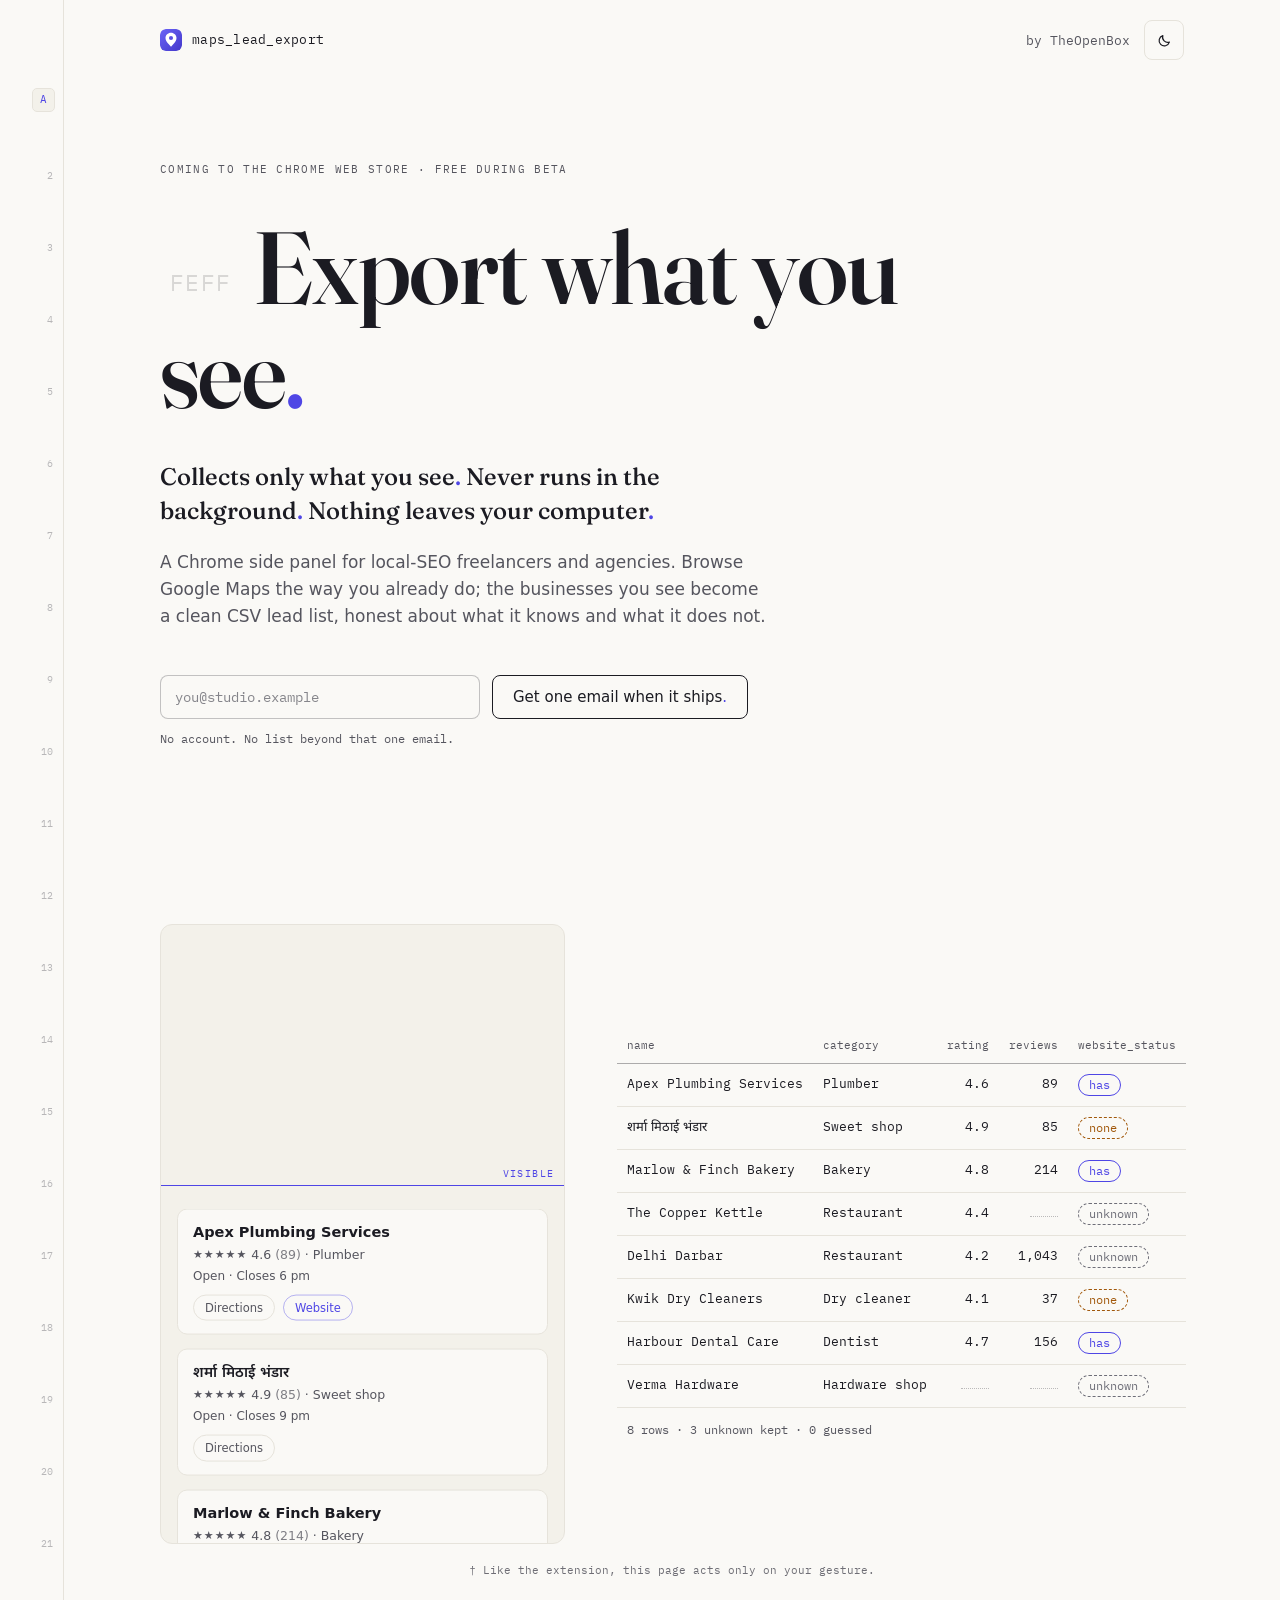
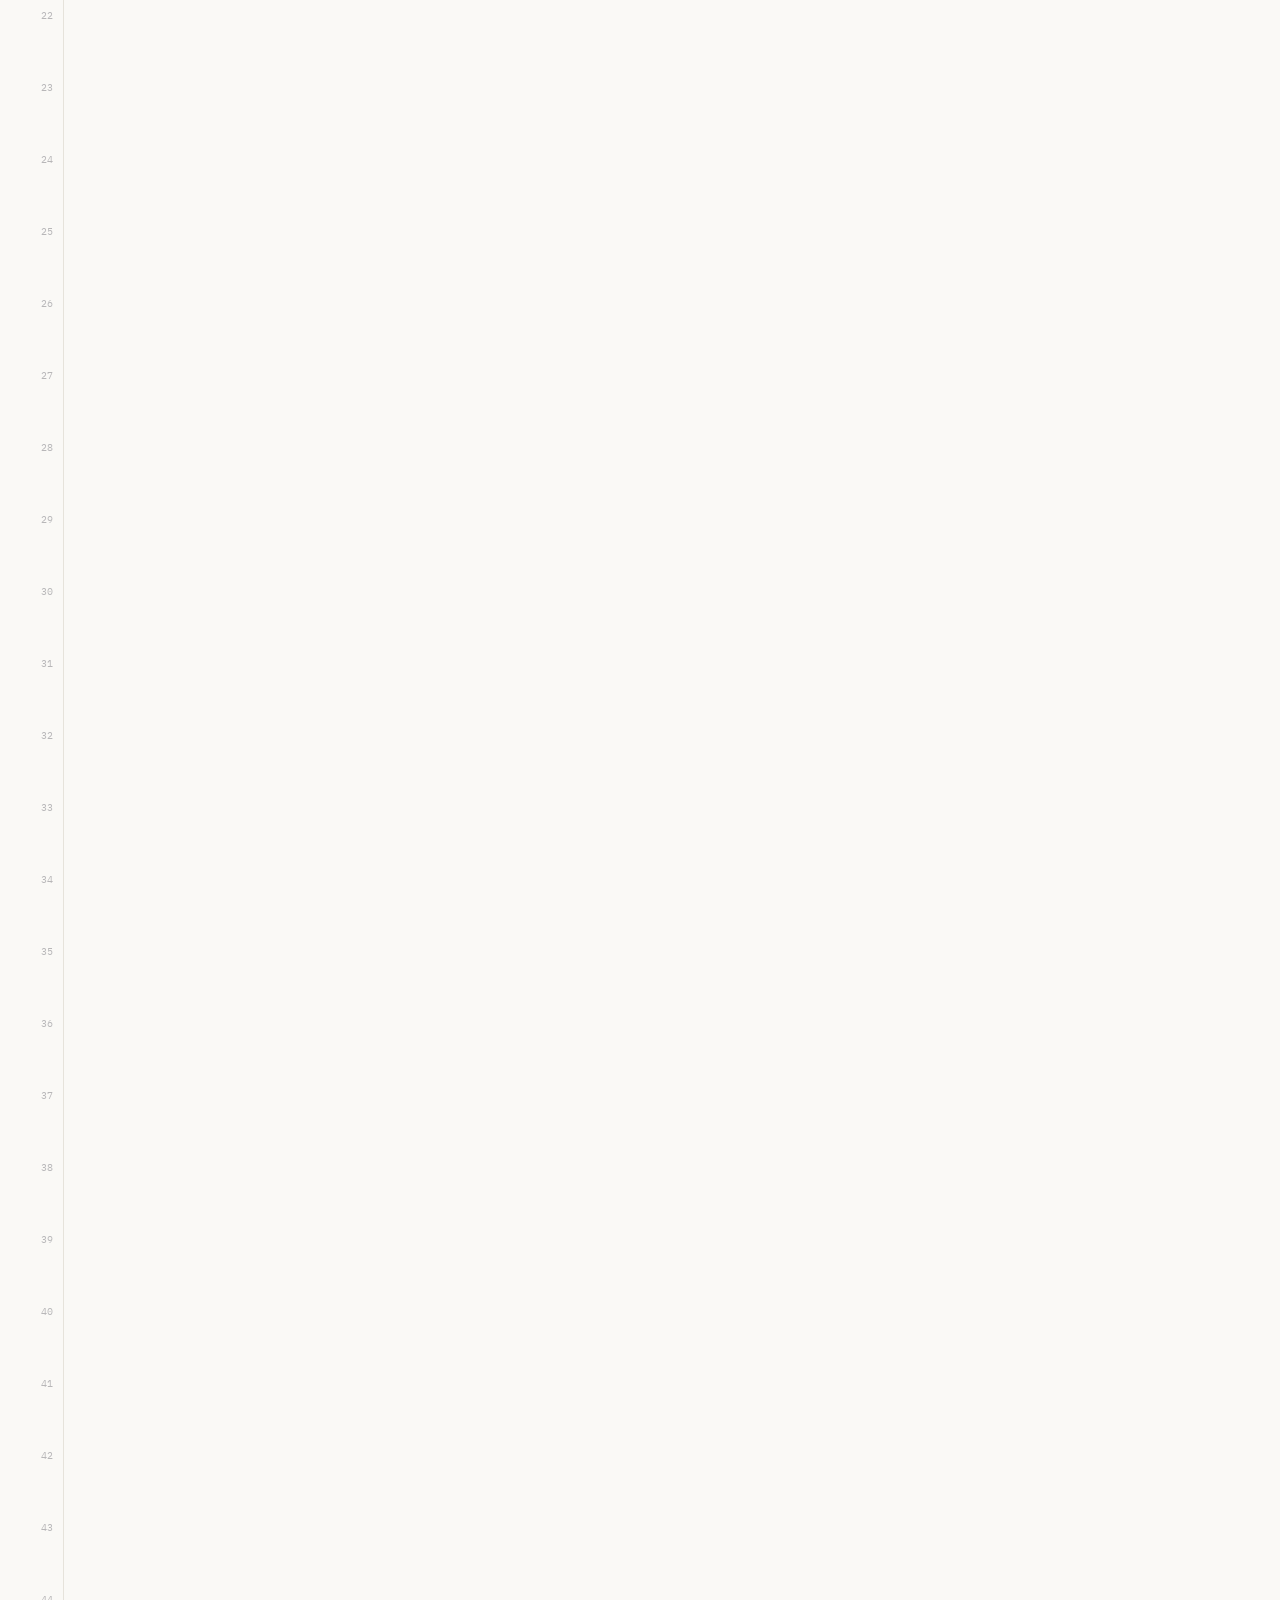
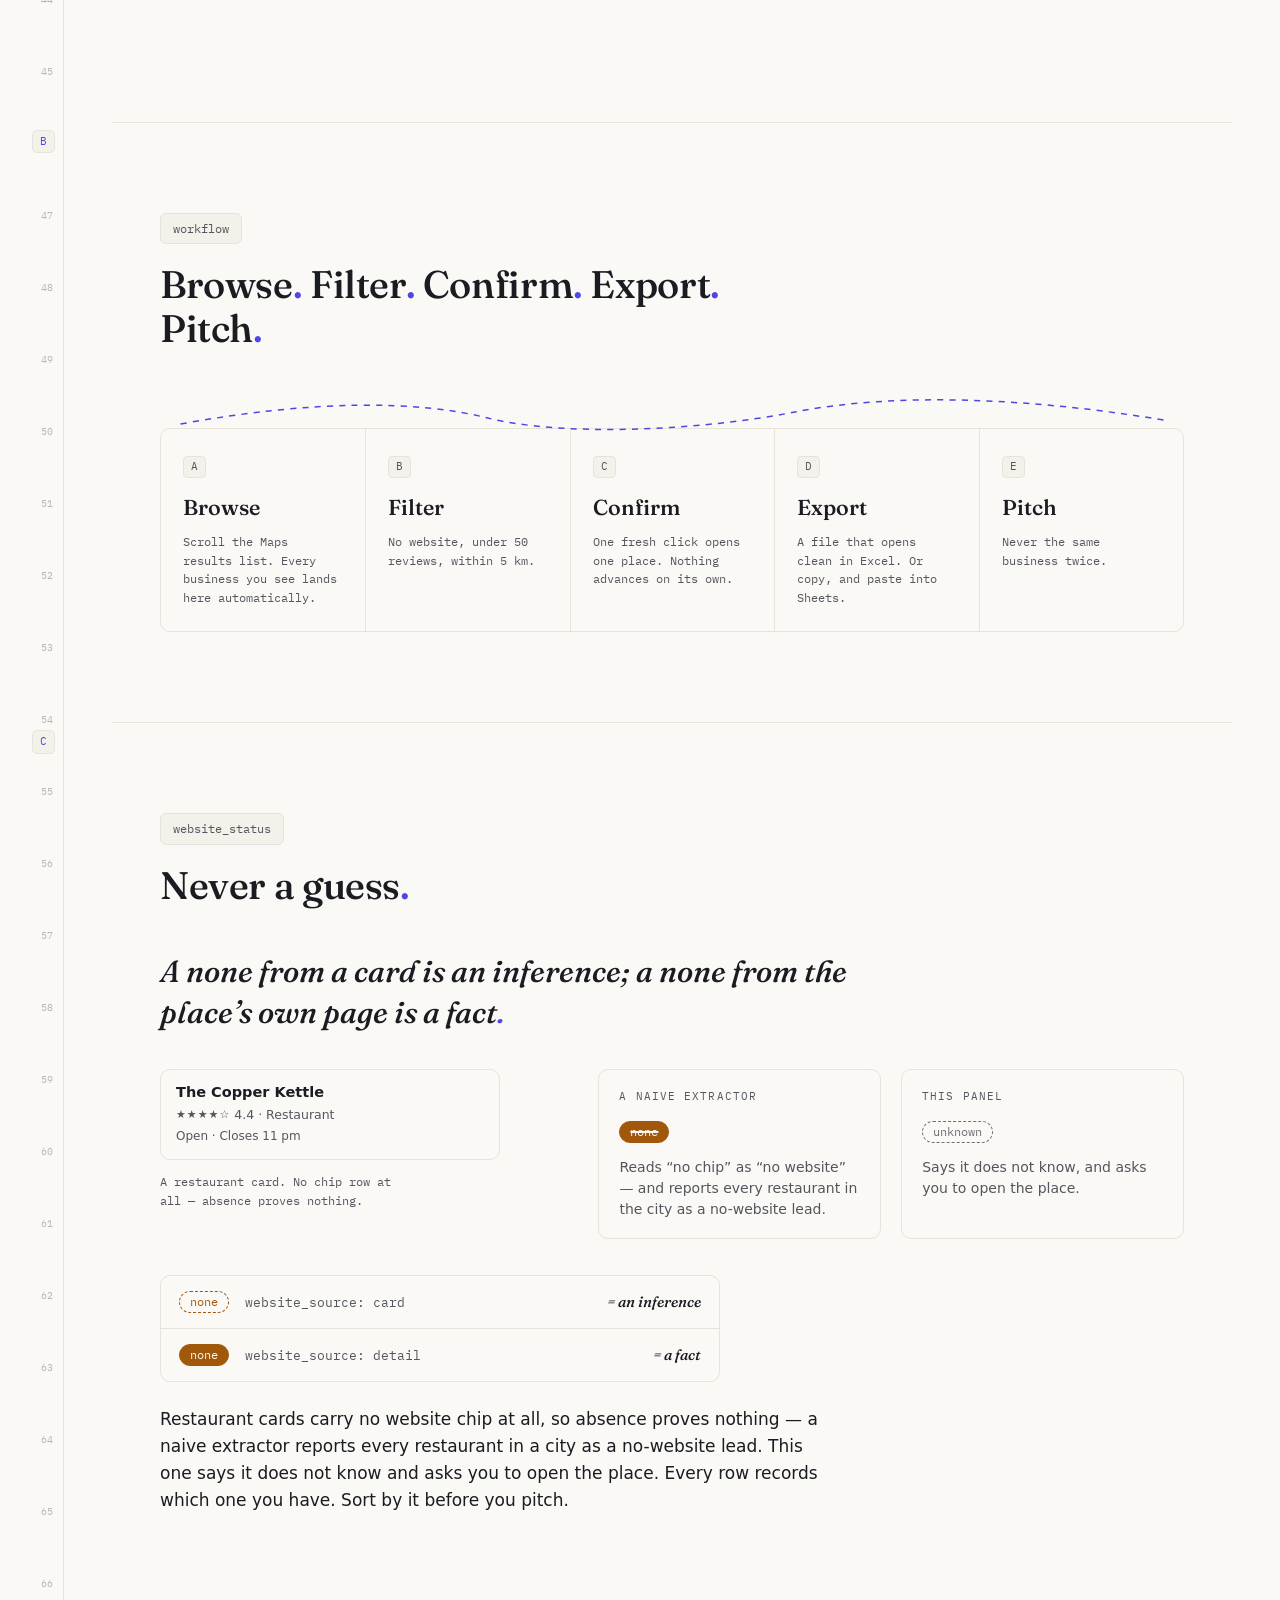
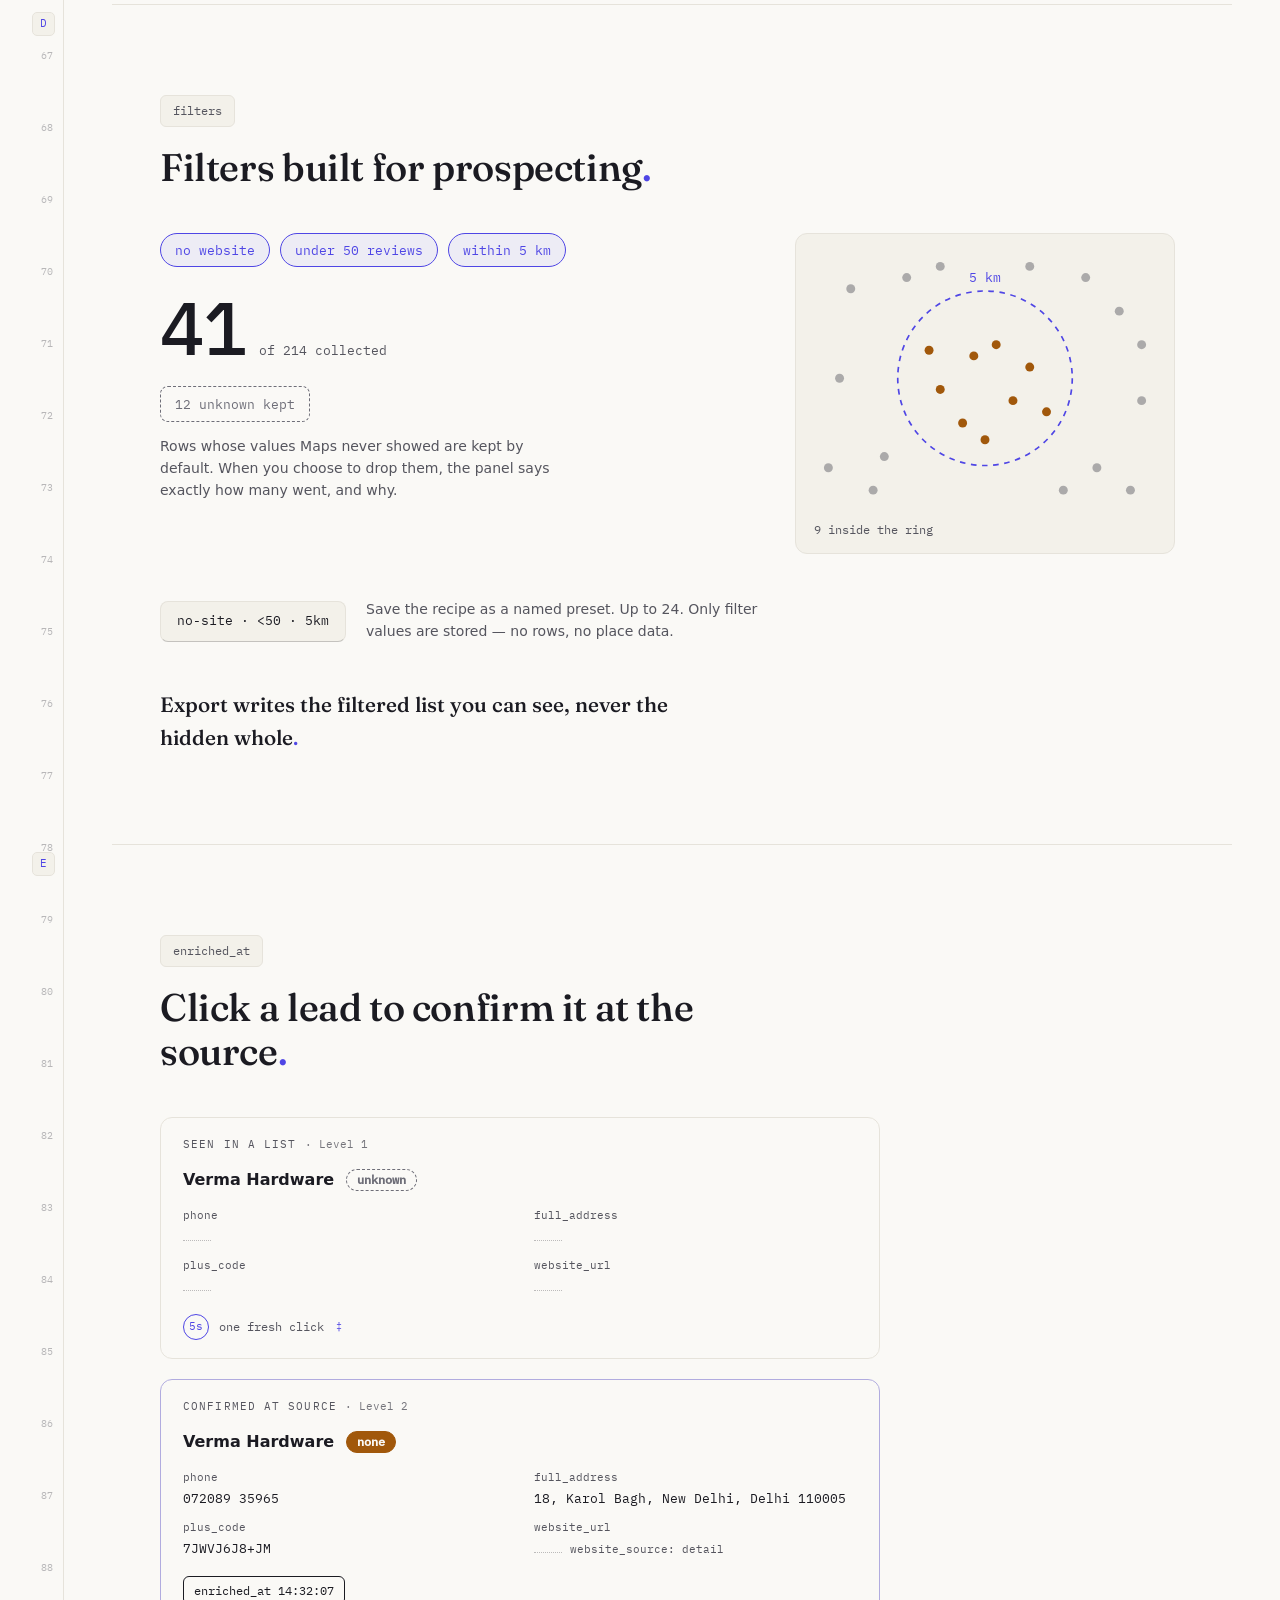
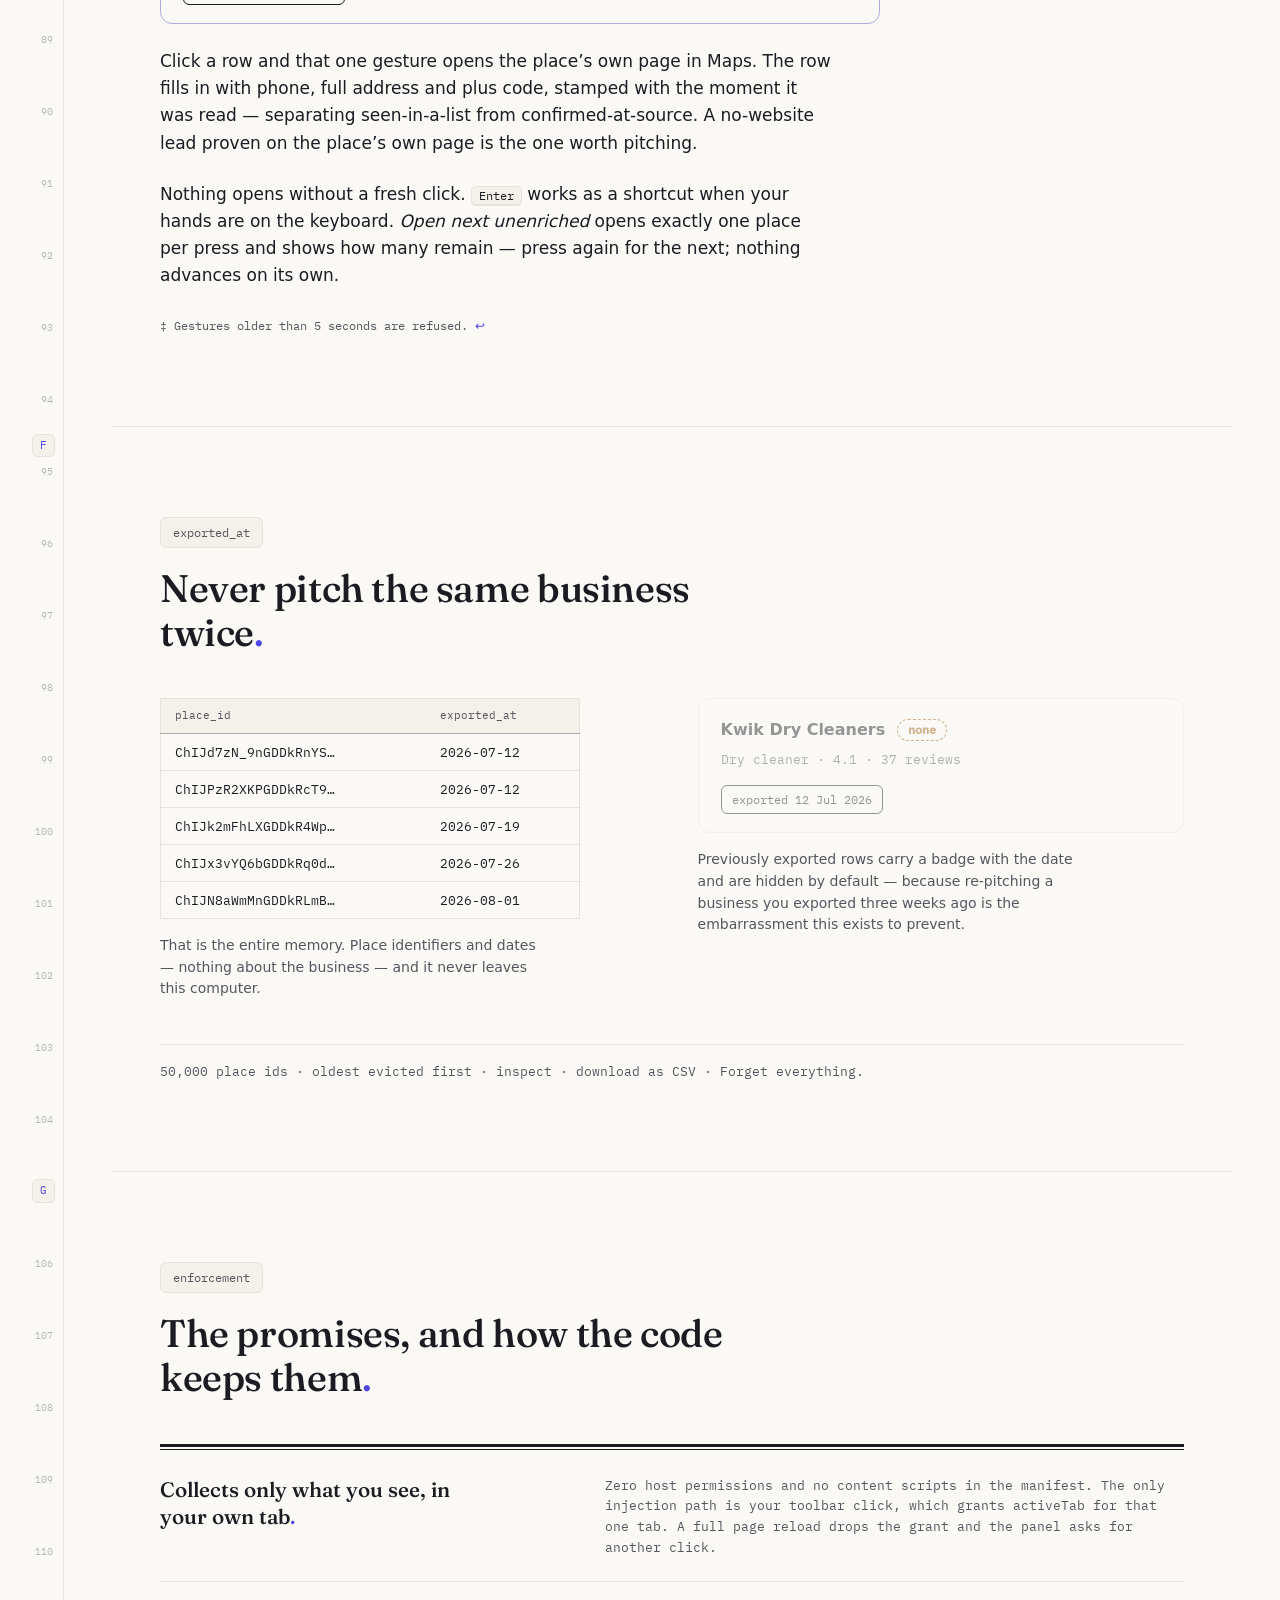
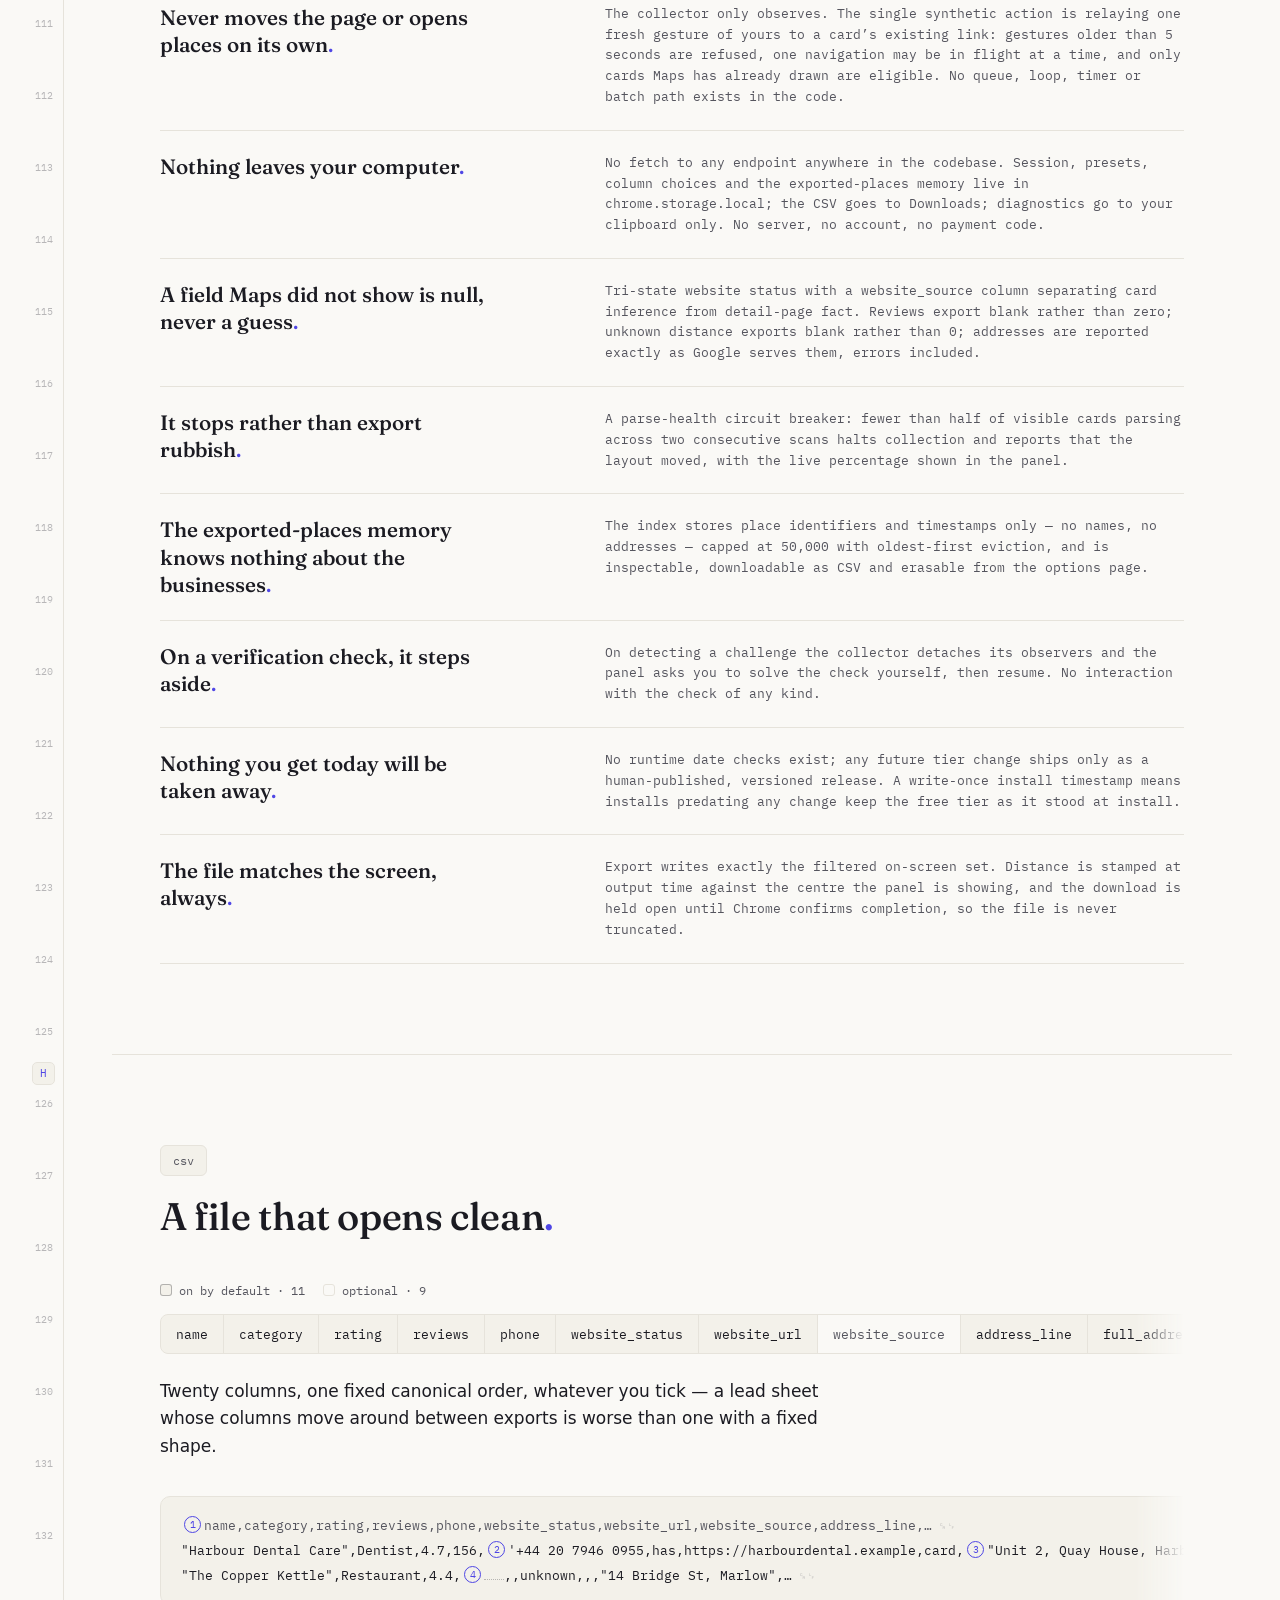
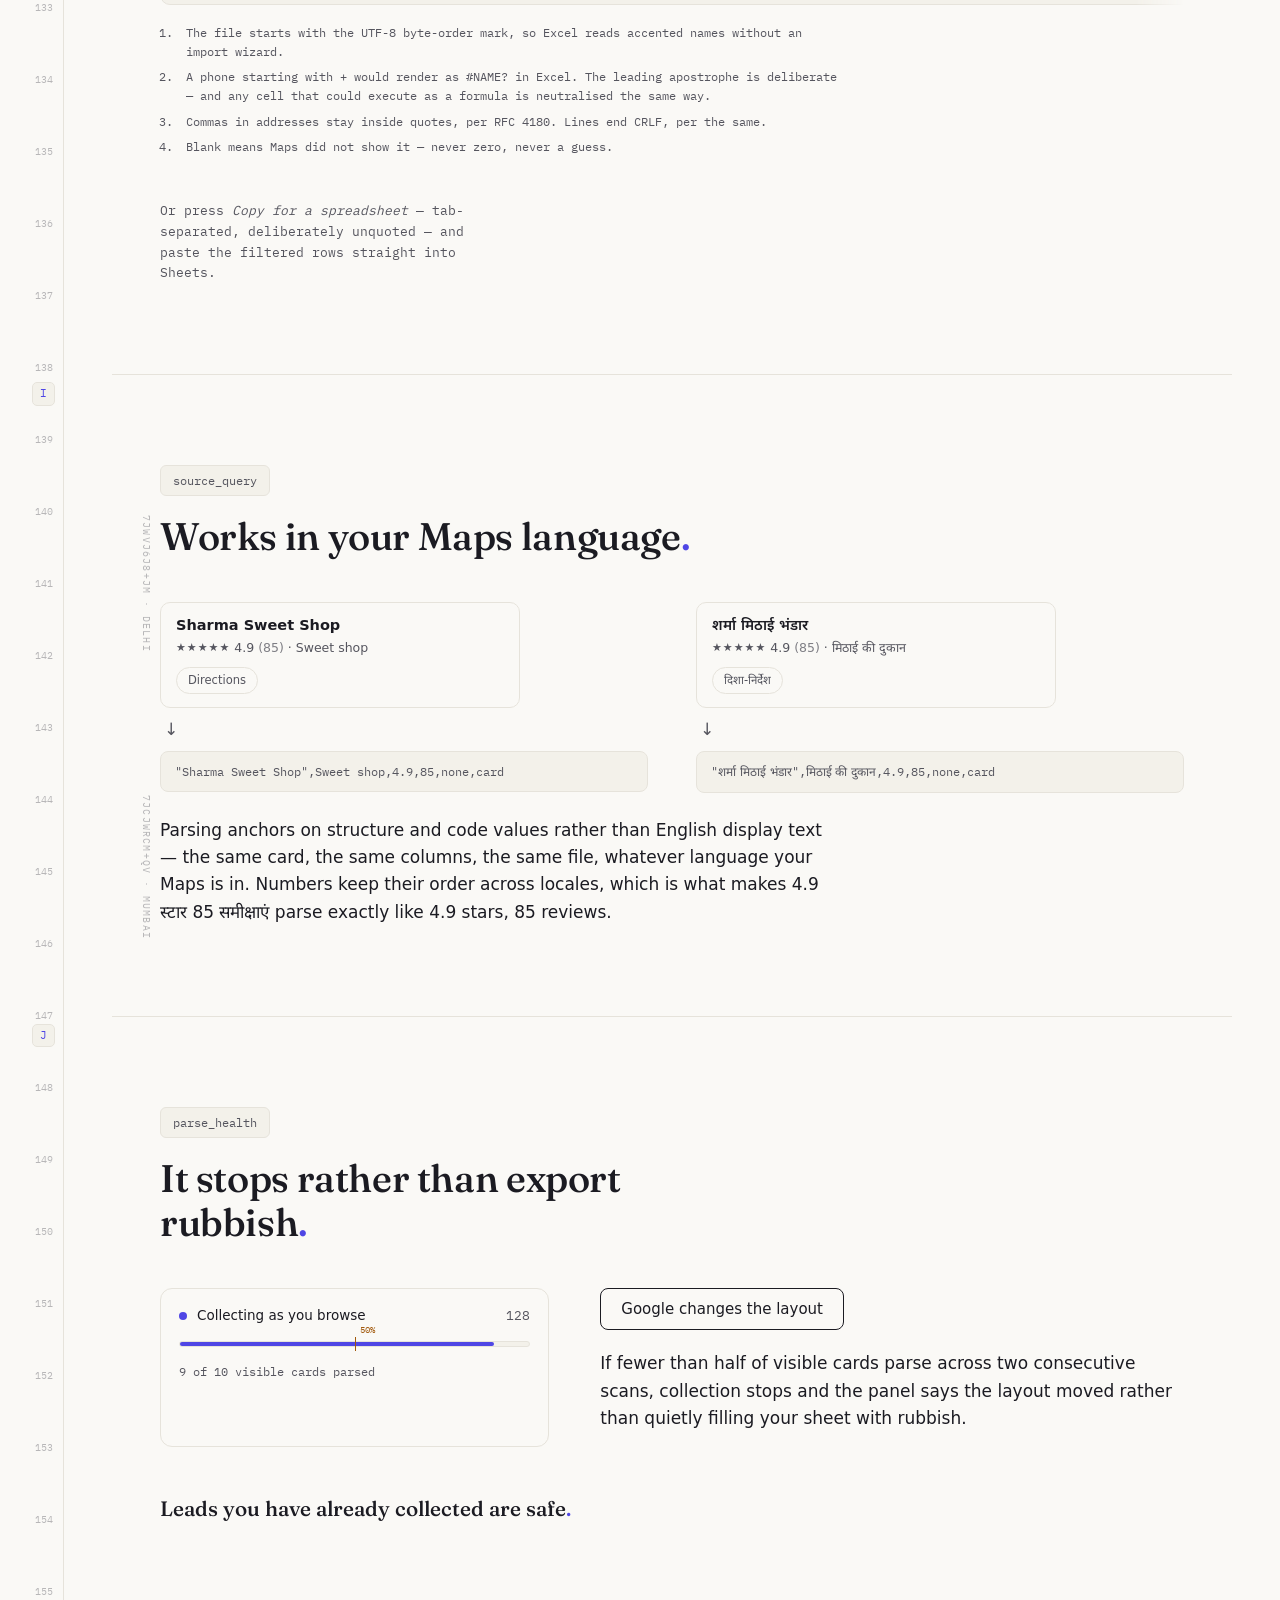
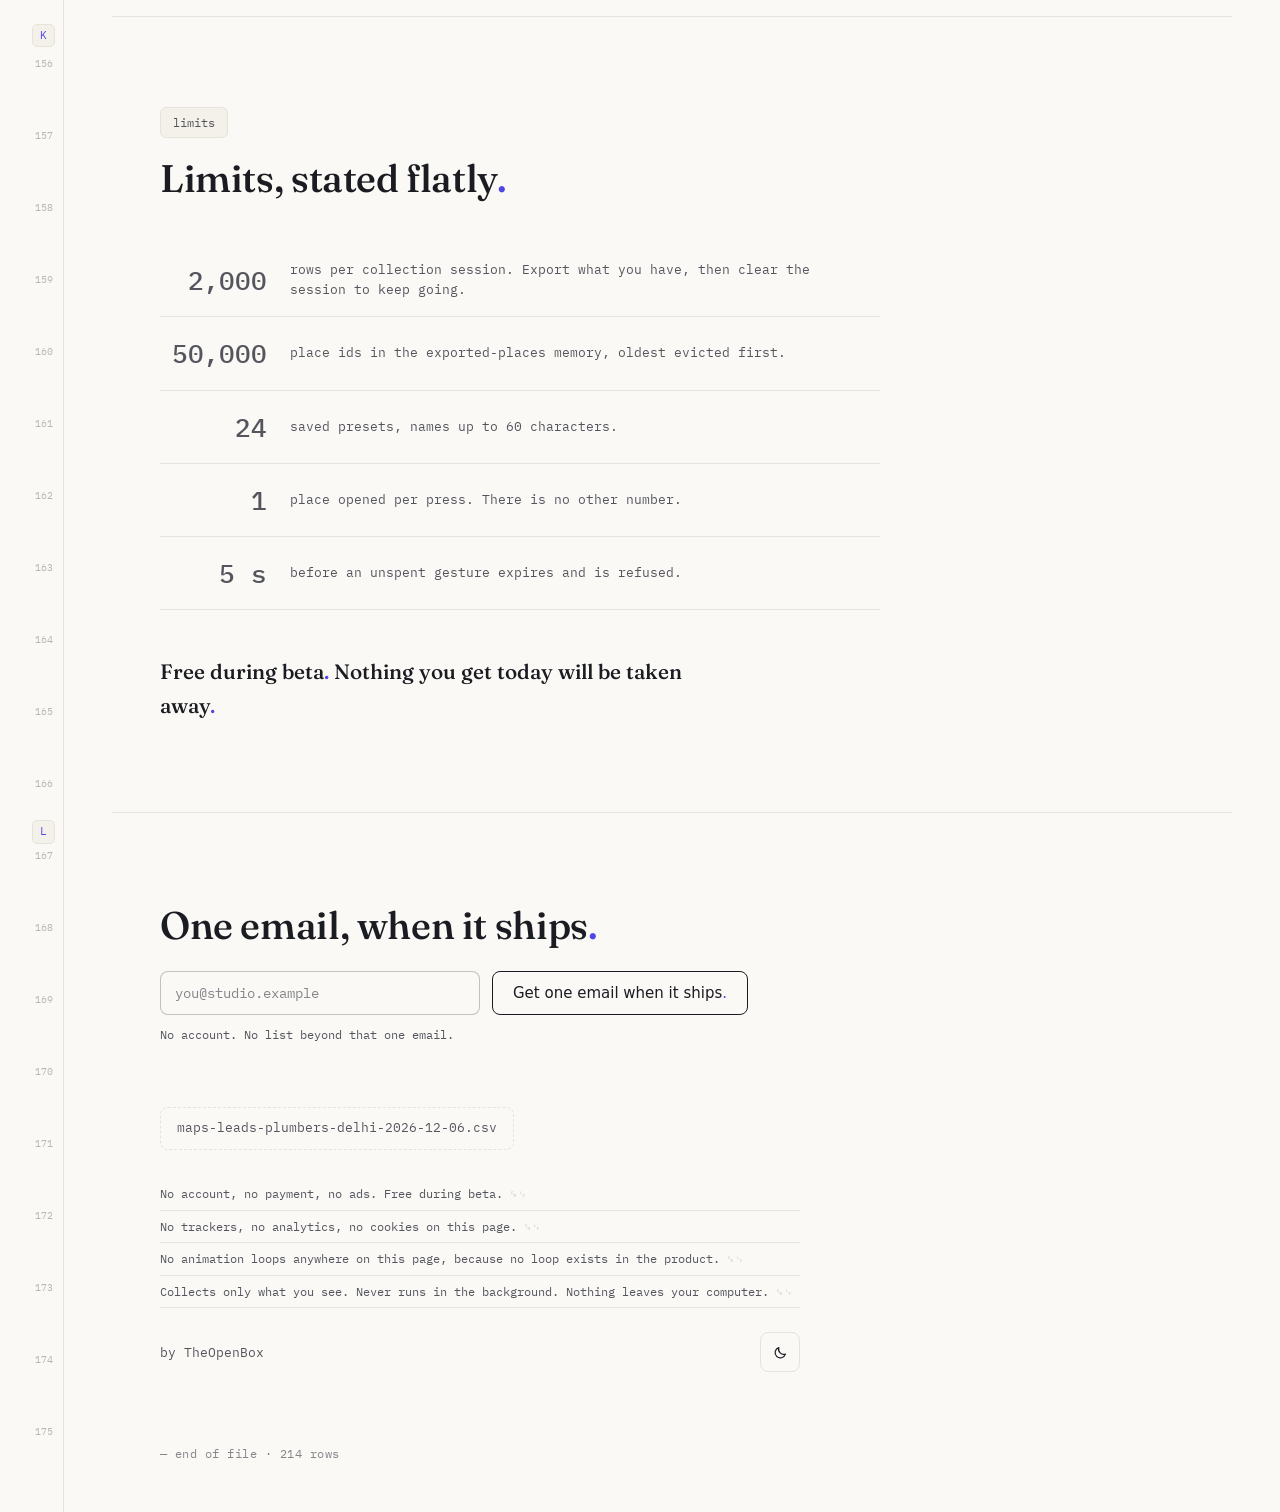
==== website/index.html @ 03cbc5dd "Add the extension's landing site: the Honest Ledger A dedicated static site for Maps Lead Export, de" ====
<!doctype html>
<html lang="en">
  <head>
    <meta charset="utf-8" />
    <meta name="viewport" content="width=device-width, initial-scale=1" />
    <title>Maps Lead Export — Export what you see.</title>
    <meta
      name="description"
      content="A Chrome side panel that turns the Google Maps results you are already looking at into a clean CSV lead list. Collects only what you see. Never runs in the background. Nothing leaves your computer."
    />
    <meta property="og:title" content="Maps Lead Export — Export what you see." />
    <meta
      property="og:description"
      content="A Chrome side panel that turns the Google Maps results you are already looking at into a clean CSV lead list. Local-first, honest about unknowns, free during beta."
    />
    <meta property="og:type" content="website" />
    <meta property="og:image" content="og.png" />
    <meta name="theme-color" media="(prefers-color-scheme: light)" content="#FAF9F6" />
    <meta name="theme-color" media="(prefers-color-scheme: dark)" content="#121118" />
    <link rel="icon" type="image/svg+xml" href="favicon.svg" />

    <!-- Theme before first paint, so a stored choice never flashes. -->
    <script>
      (function () {
        document.documentElement.classList.add("js");
        try {
          var t = localStorage.getItem("mle-theme");
          if (t === "light" || t === "dark") document.documentElement.setAttribute("data-theme", t);
        } catch (e) {}
      })();
    </script>

    <link
      rel="preload"
      href="fonts/fraunces-var.woff2"
      as="font"
      type="font/woff2"
      crossorigin
    />
    <link rel="stylesheet" href="styles.css" />
  </head>

  <body>
    <a class="skip-link" href="#main">Skip to content</a>

    <!-- Row numbers and section letters, filled by site.js on wide screens. -->
    <div class="gutter" id="gutter" aria-hidden="true"></div>

    <header class="masthead wrap">
      <p class="masthead-brand">
        <svg class="pin" viewBox="0 0 128 128" width="22" height="22" aria-hidden="true">
          <defs>
            <linearGradient id="ping" x1="0" y1="0" x2="1" y2="1">
              <stop offset="0" stop-color="#6A63F6" />
              <stop offset="1" stop-color="#4338CA" />
            </linearGradient>
          </defs>
          <rect width="128" height="128" rx="30" fill="url(#ping)" />
          <path
            fill="#fff"
            fill-rule="evenodd"
            d="M64 22c-17.7 0-32 13.6-32 30.4 0 13.1 8.6 24.8 17.9 34.9L64 103l14.1-15.7C87.4 77.2 96 65.5 96 52.4 96 35.6 81.7 22 64 22Zm0 42a12 12 0 1 1 0-24 12 12 0 0 1 0 24Z"
          />
        </svg>
        <span class="masthead-name mono">maps_lead_export</span>
      </p>
      <p class="masthead-side">
        <span class="mono muted">by TheOpenBox</span>
        <button class="theme-toggle" type="button" data-theme-toggle aria-label="Switch between light and dark">
          <svg class="icon-sun" viewBox="0 0 16 16" width="15" height="15" aria-hidden="true">
            <circle cx="8" cy="8" r="3.2" fill="none" stroke="currentColor" stroke-width="1.3" />
            <path
              d="M8 1.2v1.8M8 13v1.8M1.2 8H3M13 8h1.8M3.2 3.2l1.3 1.3M11.5 11.5l1.3 1.3M12.8 3.2l-1.3 1.3M4.5 11.5l-1.3 1.3"
              stroke="currentColor"
              stroke-width="1.3"
              stroke-linecap="round"
            />
          </svg>
          <svg class="icon-moon" viewBox="0 0 16 16" width="15" height="15" aria-hidden="true">
            <path
              d="M13.2 9.8A5.6 5.6 0 0 1 6.2 2.8a5.6 5.6 0 1 0 7 7Z"
              fill="none"
              stroke="currentColor"
              stroke-width="1.3"
              stroke-linejoin="round"
            />
          </svg>
        </button>
      </p>
    </header>

    <main id="main">
      <!-- ============================================================ A · hero -->
      <section class="hero wrap" data-letter="A">
        <p class="kicker mono">Coming to the Chrome Web Store · free during beta</p>

        <h1 class="tagline">
          <button
            class="bom"
            type="button"
            data-pop="pop-bom"
            aria-expanded="false"
            aria-label="UTF-8 byte-order mark"
          >FEFF</button
          ><span class="tagline-text">Export what you see<span class="stop">.</span></span>
        </h1>
        <span class="pop mono" role="note" id="pop-bom" hidden
          >U+FEFF, the UTF-8 byte-order mark. Every exported file starts with it, so Excel opens it
          clean.</span
        >

        <p class="hero-sub">
          Collects only what you see<span class="stop">.</span> Never runs in the
          background<span class="stop">.</span> Nothing leaves your computer<span class="stop">.</span>
        </p>

        <p class="hero-body">
          A Chrome side panel for local-SEO freelancers and agencies. Browse Google Maps the way you
          already do; the businesses you see become a clean CSV lead list, honest about what it knows
          and what it does not.
        </p>

        <form class="waitlist" data-waitlist novalidate>
          <div class="waitlist-row">
            <label class="sr-only" for="wl-email">Email address</label>
            <input
              id="wl-email"
              name="email"
              type="email"
              required
              placeholder="you@studio.example"
              autocomplete="email"
            />
            <button class="btn-ghost" type="submit">Get one email when it ships<span class="stop">.</span></button>
          </div>
          <p class="waitlist-note mono">No account. No list beyond that one email.</p>
          <p class="waitlist-msg mono" role="status" aria-live="polite" hidden></p>
        </form>
      </section>

      <!-- The signature stage: your own scrolling collects the rows. -->
      <section class="stage" id="stage" aria-label="How collecting looks">
        <div class="stage-pin">
          <div class="stage-grid wrap">
            <div class="stage-cards" aria-hidden="true">
              <div class="scanline"><span class="mono">visible</span></div>
              <div class="cards-track" id="cardsTrack">
                <div class="mcard" data-row="0">
                  <p class="mcard-name">Apex Plumbing Services</p>
                  <p class="mcard-meta"><span class="mcard-stars">★★★★★</span> 4.6 <span class="mcard-dim">(89)</span> · Plumber</p>
                  <p class="mcard-line">Open · Closes 6&nbsp;pm</p>
                  <p class="mcard-chips"><span class="mcard-chip">Directions</span><span class="mcard-chip mcard-chip-site">Website</span></p>
                </div>
                <div class="mcard" data-row="1">
                  <p class="mcard-name devanagari">शर्मा मिठाई भंडार</p>
                  <p class="mcard-meta"><span class="mcard-stars">★★★★★</span> 4.9 <span class="mcard-dim">(85)</span> · Sweet shop</p>
                  <p class="mcard-line">Open · Closes 9&nbsp;pm</p>
                  <p class="mcard-chips"><span class="mcard-chip">Directions</span></p>
                </div>
                <div class="mcard" data-row="2">
                  <p class="mcard-name">Marlow &amp; Finch Bakery</p>
                  <p class="mcard-meta"><span class="mcard-stars">★★★★★</span> 4.8 <span class="mcard-dim">(214)</span> · Bakery</p>
                  <p class="mcard-line">Open · Closes 5&nbsp;pm</p>
                  <p class="mcard-chips"><span class="mcard-chip">Directions</span><span class="mcard-chip mcard-chip-site">Website</span></p>
                </div>
                <div class="mcard mcard-bare" data-row="3">
                  <p class="mcard-name">The Copper Kettle</p>
                  <p class="mcard-meta"><span class="mcard-stars">★★★★☆</span> 4.4 · Restaurant</p>
                  <p class="mcard-line">Open · Closes 11&nbsp;pm</p>
                </div>
                <div class="mcard mcard-bare" data-row="4">
                  <p class="mcard-name">Delhi Darbar</p>
                  <p class="mcard-meta"><span class="mcard-stars">★★★★☆</span> 4.2 <span class="mcard-dim">(1,043)</span> · Restaurant</p>
                  <p class="mcard-line">Open · Closes 11:30&nbsp;pm</p>
                </div>
                <div class="mcard" data-row="5">
                  <p class="mcard-name">Kwik Dry Cleaners</p>
                  <p class="mcard-meta"><span class="mcard-stars">★★★★☆</span> 4.1 <span class="mcard-dim">(37)</span> · Dry cleaner</p>
                  <p class="mcard-line">Open · Closes 8&nbsp;pm</p>
                  <p class="mcard-chips"><span class="mcard-chip">Directions</span></p>
                </div>
                <div class="mcard" data-row="6">
                  <p class="mcard-name">Harbour Dental Care</p>
                  <p class="mcard-meta"><span class="mcard-stars">★★★★★</span> 4.7 <span class="mcard-dim">(156)</span> · Dentist</p>
                  <p class="mcard-line">Open · Closes 5:30&nbsp;pm</p>
                  <p class="mcard-chips"><span class="mcard-chip">Directions</span><span class="mcard-chip mcard-chip-site">Website</span></p>
                </div>
                <div class="mcard mcard-bare" data-row="7">
                  <p class="mcard-name">Verma Hardware</p>
                  <p class="mcard-meta">Hardware shop</p>
                  <p class="mcard-line">Open · Closes 7&nbsp;pm</p>
                </div>
              </div>
            </div>

            <div class="stage-ledger">
              <table class="ledger">
                <caption class="sr-only">
                  The side panel's ledger, filling with the businesses scrolled past on the left.
                </caption>
                <thead>
                  <tr class="mono">
                    <th scope="col">name</th>
                    <th scope="col">category</th>
                    <th scope="col" class="num">rating</th>
                    <th scope="col" class="num">reviews</th>
                    <th scope="col">website_status</th>
                  </tr>
                </thead>
                <tbody class="mono">
                  <tr class="lrow landed" data-row="0">
                    <td>Apex Plumbing Services</td>
                    <td>Plumber</td>
                    <td class="num">4.6</td>
                    <td class="num">89</td>
                    <td><span class="chip chip-has">has</span></td>
                  </tr>
                  <tr class="lrow landed" data-row="1">
                    <td class="devanagari">शर्मा मिठाई भंडार</td>
                    <td>Sweet shop</td>
                    <td class="num">4.9</td>
                    <td class="num">85</td>
                    <td><span class="chip chip-none-card">none</span></td>
                  </tr>
                  <tr class="lrow landed" data-row="2">
                    <td>Marlow &amp; Finch Bakery</td>
                    <td>Bakery</td>
                    <td class="num">4.8</td>
                    <td class="num">214</td>
                    <td><span class="chip chip-has">has</span></td>
                  </tr>
                  <tr class="lrow landed" data-row="3">
                    <td>The Copper Kettle</td>
                    <td>Restaurant</td>
                    <td class="num">4.4</td>
                    <td class="num"><span class="blank" title="Maps did not show it"></span></td>
                    <td><span class="chip chip-unknown">unknown</span></td>
                  </tr>
                  <tr class="lrow landed" data-row="4">
                    <td>Delhi Darbar</td>
                    <td>Restaurant</td>
                    <td class="num">4.2</td>
                    <td class="num">1,043</td>
                    <td><span class="chip chip-unknown">unknown</span></td>
                  </tr>
                  <tr class="lrow landed" data-row="5">
                    <td>Kwik Dry Cleaners</td>
                    <td>Dry cleaner</td>
                    <td class="num">4.1</td>
                    <td class="num">37</td>
                    <td><span class="chip chip-none-card">none</span></td>
                  </tr>
                  <tr class="lrow landed" data-row="6">
                    <td>Harbour Dental Care</td>
                    <td>Dentist</td>
                    <td class="num">4.7</td>
                    <td class="num">156</td>
                    <td><span class="chip chip-has">has</span></td>
                  </tr>
                  <tr class="lrow landed" data-row="7">
                    <td>Verma Hardware</td>
                    <td>Hardware shop</td>
                    <td class="num"><span class="blank" title="Maps did not show it"></span></td>
                    <td class="num"><span class="blank" title="Maps did not show it"></span></td>
                    <td><span class="chip chip-unknown">unknown</span></td>
                  </tr>
                </tbody>
              </table>
              <p class="ledger-counter mono" role="status" aria-live="polite" id="ledgerCounter">
                8 rows · 3 unknown kept · 0 guessed
              </p>
            </div>
          </div>
          <p class="stage-footnote mono wrap">† Like the extension, this page acts only on your gesture.</p>
        </div>
      </section>

      <!-- ============================================================ B · workflow -->
      <section class="section wrap" data-letter="B">
        <header class="sec-head">
          <span class="cellref mono">workflow</span>
          <h2 class="display">Browse<span class="stop">.</span> Filter<span class="stop">.</span> Confirm<span class="stop">.</span> Export<span class="stop">.</span> Pitch<span class="stop">.</span></h2>
        </header>

        <div class="flow" data-reveal-group>
          <svg class="flow-line" id="flowLine" viewBox="0 0 1000 40" preserveAspectRatio="none" aria-hidden="true">
            <path
              d="M20 30 C 150 6, 250 6, 320 24 S 520 38, 620 18 S 850 4, 980 26"
              fill="none"
              stroke="currentColor"
              stroke-width="1.5"
              stroke-dasharray="6 6"
            />
          </svg>
          <ol class="flow-cells">
            <li class="flow-cell reveal">
              <span class="flow-letter mono">A</span>
              <h3 class="flow-verb">Browse</h3>
              <p class="mono">Scroll the Maps results list. Every business you see lands here automatically.</p>
            </li>
            <li class="flow-cell reveal">
              <span class="flow-letter mono">B</span>
              <h3 class="flow-verb">Filter</h3>
              <p class="mono">No website, under 50 reviews, within 5 km.</p>
            </li>
            <li class="flow-cell reveal">
              <span class="flow-letter mono">C</span>
              <h3 class="flow-verb">Confirm</h3>
              <p class="mono">One fresh click opens one place. Nothing advances on its own.</p>
            </li>
            <li class="flow-cell reveal">
              <span class="flow-letter mono">D</span>
              <h3 class="flow-verb">Export</h3>
              <p class="mono">A file that opens clean in Excel. Or copy, and paste into Sheets.</p>
            </li>
            <li class="flow-cell reveal">
              <span class="flow-letter mono">E</span>
              <h3 class="flow-verb">Pitch</h3>
              <p class="mono">Never the same business twice.</p>
            </li>
          </ol>
        </div>
      </section>

      <!-- ============================================================ C · website_status -->
      <section class="section wrap" data-letter="C">
        <header class="sec-head">
          <span class="cellref mono">website_status</span>
          <h2 class="display">Never a guess<span class="stop">.</span></h2>
        </header>

        <blockquote class="pull">
          A none from a card is an inference; a none from the place&rsquo;s own page is a
          fact<span class="stop">.</span>
        </blockquote>

        <div class="verdicts" data-reveal-group>
          <div class="verdict-card reveal">
            <div class="mcard mcard-bare mcard-static">
              <p class="mcard-name">The Copper Kettle</p>
              <p class="mcard-meta"><span class="mcard-stars">★★★★☆</span> 4.4 · Restaurant</p>
              <p class="mcard-line">Open · Closes 11&nbsp;pm</p>
            </div>
            <p class="verdict-caption mono">A restaurant card. No chip row at all — absence proves nothing.</p>
          </div>
          <div class="verdict-pair reveal">
            <div class="verdict">
              <span class="verdict-who mono">a naive extractor</span>
              <span class="chip chip-none-page chip-struck">none</span>
              <p class="verdict-note">Reads &ldquo;no chip&rdquo; as &ldquo;no website&rdquo; — and reports every
                restaurant in the city as a no-website lead.</p>
            </div>
            <div class="verdict">
              <span class="verdict-who mono">this panel</span>
              <span class="chip chip-unknown">unknown</span>
              <p class="verdict-note">Says it does not know, and asks you to open the place.</p>
            </div>
          </div>
        </div>

        <div class="provenance reveal" data-reveal-group>
          <div class="prov-row">
            <span class="chip chip-none-card">none</span>
            <span class="mono prov-src">website_source: card</span>
            <span class="prov-eq">= an inference</span>
          </div>
          <div class="prov-row">
            <span class="chip chip-none-page">none</span>
            <span class="mono prov-src">website_source: detail</span>
            <span class="prov-eq">= a fact</span>
          </div>
        </div>

        <p class="body-copy">
          Restaurant cards carry no website chip at all, so absence proves nothing — a naive
          extractor reports every restaurant in a city as a no-website lead. This one says it does
          not know and asks you to open the place. Every row records which one you have. Sort by it
          before you pitch.
        </p>
      </section>

      <!-- ============================================================ D · filters -->
      <section class="section wrap" data-letter="D">
        <header class="sec-head">
          <span class="cellref mono">filters</span>
          <h2 class="display">Filters built for prospecting<span class="stop">.</span></h2>
        </header>

        <div class="filters-demo" id="filtersDemo">
          <div class="filters-left">
            <div class="ftokens" aria-hidden="true">
              <span class="ftoken mono" data-step="1">no website</span>
              <span class="ftoken mono" data-step="2">under 50 reviews</span>
              <span class="ftoken mono" data-step="3">within 5 km</span>
            </div>
            <p class="fcounter">
              <span class="fcounter-num mono" id="fCounter">41</span>
              <span class="fcounter-label mono">of 214 collected</span>
            </p>
            <p class="sr-only" role="status" aria-live="polite" id="fCounterLive"></p>
            <p class="fkept mono" id="fKept">12 unknown kept</p>
            <p class="fkept-caption">
              Rows whose values Maps never showed are kept by default. When you choose to drop them,
              the panel says exactly how many went, and why.
            </p>
          </div>

          <figure class="radius-plot" id="radiusPlot">
            <svg viewBox="0 0 320 240" role="img" aria-label="Twenty-four collected places as dots; the ones inside a dashed five-kilometre ring are highlighted">
              <g class="plot-dots"></g>
              <g class="plot-ring">
                <circle class="ring-circle" cx="160" cy="120" r="78" fill="none" stroke-dasharray="5 5" />
                <text class="ring-label mono" x="160" y="34" text-anchor="middle">5 km</text>
              </g>
            </svg>
            <figcaption class="mono"><span id="ringCount">9</span> inside the ring</figcaption>
          </figure>
        </div>

        <div class="preset reveal">
          <span class="preset-tab mono">no-site · &lt;50 · 5km</span>
          <p class="preset-caption">
            Save the recipe as a named preset. Up to 24. Only filter values are stored — no rows, no
            place data.
          </p>
        </div>

        <p class="closing-line">Export writes the filtered list you can see, never the hidden whole<span class="stop">.</span></p>
      </section>

      <!-- ============================================================ E · enriched_at -->
      <section class="section wrap" data-letter="E">
        <header class="sec-head">
          <span class="cellref mono">enriched_at</span>
          <h2 class="display">Click a lead to confirm it at the source<span class="stop">.</span></h2>
        </header>

        <div class="confirm-plate" data-reveal-group>
          <div class="crow reveal">
            <p class="crow-tag mono">seen in a list <span class="crow-level">· Level 1</span></p>
            <div class="crow-body">
              <p class="crow-name">Verma Hardware <span class="chip chip-unknown">unknown</span></p>
              <dl class="crow-fields mono">
                <div><dt>phone</dt><dd><span class="blank"></span></dd></div>
                <div><dt>full_address</dt><dd><span class="blank"></span></dd></div>
                <div><dt>plus_code</dt><dd><span class="blank"></span></dd></div>
                <div><dt>website_url</dt><dd><span class="blank"></span></dd></div>
              </dl>
            </div>
            <p class="crow-hint mono"><span class="gesture-badge">5s</span> one fresh click<sup><a class="fnref" href="#fn-5s" id="fnref-5s">‡</a></sup></p>
          </div>

          <div class="crow crow-filled reveal">
            <p class="crow-tag mono">confirmed at source <span class="crow-level">· Level 2</span></p>
            <div class="crow-body">
              <p class="crow-name">Verma Hardware <span class="chip chip-none-page">none</span></p>
              <dl class="crow-fields mono">
                <div><dt>phone</dt><dd>072089 35965</dd></div>
                <div><dt>full_address</dt><dd>18, Karol Bagh, New Delhi, Delhi 110005</dd></div>
                <div><dt>plus_code</dt><dd>7JWVJ6J8+JM</dd></div>
                <div><dt>website_url</dt><dd><span class="blank"></span> <span class="crow-note">website_source: detail</span></dd></div>
              </dl>
            </div>
            <p class="crow-stamp mono">enriched_at 14:32:07</p>
          </div>
        </div>

        <p class="body-copy">
          Click a row and that one gesture opens the place&rsquo;s own page in Maps. The row fills in
          with phone, full address and plus code, stamped with the moment it was read — separating
          seen-in-a-list from confirmed-at-source. A no-website lead proven on the place&rsquo;s own
          page is the one worth pitching.
        </p>
        <p class="body-copy">
          Nothing opens without a fresh click. <kbd class="mono">Enter</kbd> works as a shortcut when
          your hands are on the keyboard. <em>Open next unenriched</em> opens exactly one place per
          press and shows how many remain — press again for the next; nothing advances on its own.
        </p>
        <p class="footnote mono" id="fn-5s">‡ Gestures older than 5 seconds are refused. <a class="fnback" href="#fnref-5s" aria-label="Back to text">↩</a></p>
      </section>

      <!-- ============================================================ F · exported_at -->
      <section class="section wrap" data-letter="F">
        <header class="sec-head">
          <span class="cellref mono">exported_at</span>
          <h2 class="display">Never pitch the same business twice<span class="stop">.</span></h2>
        </header>

        <div class="dedupe" data-reveal-group>
          <div class="memory reveal">
            <table class="memory-table mono">
              <caption class="sr-only">The entire exported-places memory: identifiers and dates only.</caption>
              <thead>
                <tr><th scope="col">place_id</th><th scope="col">exported_at</th></tr>
              </thead>
              <tbody>
                <tr><td>ChIJd7zN_9nGDDkRnYS…</td><td>2026-07-12</td></tr>
                <tr><td>ChIJPzR2XKPGDDkRcT9…</td><td>2026-07-12</td></tr>
                <tr><td>ChIJk2mFhLXGDDkR4Wp…</td><td>2026-07-19</td></tr>
                <tr><td>ChIJx3vYQ6bGDDkRq0d…</td><td>2026-07-26</td></tr>
                <tr><td>ChIJN8aWmMnGDDkRLmB…</td><td>2026-08-01</td></tr>
              </tbody>
            </table>
            <p class="memory-caption">
              That is the entire memory. Place identifiers and dates — nothing about the business —
              and it never leaves this computer.
            </p>
          </div>

          <div class="ghosted reveal">
            <div class="crow crow-ghost">
              <div class="crow-body">
                <p class="crow-name">Kwik Dry Cleaners <span class="chip chip-none-card">none</span></p>
                <p class="crow-meta mono">Dry cleaner · 4.1 · 37 reviews</p>
              </div>
              <p class="crow-stamp mono">exported 12 Jul 2026</p>
            </div>
            <p class="ghosted-caption">
              Previously exported rows carry a badge with the date and are hidden by default —
              because re-pitching a business you exported three weeks ago is the embarrassment this
              exists to prevent.
            </p>
          </div>
        </div>

        <p class="specimen-line mono">
          50,000 place ids · oldest evicted first · inspect · download as CSV · Forget everything.
        </p>
      </section>

      <!-- ============================================================ G · enforcement -->
      <section class="section wrap" data-letter="G">
        <header class="sec-head">
          <span class="cellref mono">enforcement</span>
          <h2 class="display">The promises, and how the code keeps them<span class="stop">.</span></h2>
        </header>

        <div class="double-rule" aria-hidden="true"></div>
        <dl class="promises">
          <div class="promise reveal">
            <dt>Collects only what you see, in your own tab<span class="stop">.</span></dt>
            <dd class="mono">
              Zero host permissions and no content scripts in the manifest. The only injection path
              is your toolbar click, which grants activeTab for that one tab. A full page reload
              drops the grant and the panel asks for another click.
            </dd>
          </div>
          <div class="promise reveal">
            <dt>Never moves the page or opens places on its own<span class="stop">.</span></dt>
            <dd class="mono">
              The collector only observes. The single synthetic action is relaying one fresh gesture
              of yours to a card&rsquo;s existing link: gestures older than 5 seconds are refused,
              one navigation may be in flight at a time, and only cards Maps has already drawn are
              eligible. No queue, loop, timer or batch path exists in the code.
            </dd>
          </div>
          <div class="promise reveal">
            <dt>Nothing leaves your computer<span class="stop">.</span></dt>
            <dd class="mono">
              No fetch to any endpoint anywhere in the codebase. Session, presets, column choices and
              the exported-places memory live in chrome.storage.local; the CSV goes to Downloads;
              diagnostics go to your clipboard only. No server, no account, no payment code.
            </dd>
          </div>
          <div class="promise reveal">
            <dt>A field Maps did not show is null, never a guess<span class="stop">.</span></dt>
            <dd class="mono">
              Tri-state website status with a website_source column separating card inference from
              detail-page fact. Reviews export blank rather than zero; unknown distance exports blank
              rather than 0; addresses are reported exactly as Google serves them, errors included.
            </dd>
          </div>
          <div class="promise reveal">
            <dt>It stops rather than export rubbish<span class="stop">.</span></dt>
            <dd class="mono">
              A parse-health circuit breaker: fewer than half of visible cards parsing across two
              consecutive scans halts collection and reports that the layout moved, with the live
              percentage shown in the panel.
            </dd>
          </div>
          <div class="promise reveal">
            <dt>The exported-places memory knows nothing about the businesses<span class="stop">.</span></dt>
            <dd class="mono">
              The index stores place identifiers and timestamps only — no names, no addresses —
              capped at 50,000 with oldest-first eviction, and is inspectable, downloadable as CSV
              and erasable from the options page.
            </dd>
          </div>
          <div class="promise reveal">
            <dt>On a verification check, it steps aside<span class="stop">.</span></dt>
            <dd class="mono">
              On detecting a challenge the collector detaches its observers and the panel asks you to
              solve the check yourself, then resume. No interaction with the check of any kind.
            </dd>
          </div>
          <div class="promise reveal">
            <dt>Nothing you get today will be taken away<span class="stop">.</span></dt>
            <dd class="mono">
              No runtime date checks exist; any future tier change ships only as a human-published,
              versioned release. A write-once install timestamp means installs predating any change
              keep the free tier as it stood at install.
            </dd>
          </div>
          <div class="promise reveal">
            <dt>The file matches the screen, always<span class="stop">.</span></dt>
            <dd class="mono">
              Export writes exactly the filtered on-screen set. Distance is stamped at output time
              against the centre the panel is showing, and the download is held open until Chrome
              confirms completion, so the file is never truncated.
            </dd>
          </div>
        </dl>
      </section>

      <!-- ============================================================ H · csv -->
      <section class="section wrap" data-letter="H">
        <header class="sec-head">
          <span class="cellref mono">csv</span>
          <h2 class="display">A file that opens clean<span class="stop">.</span></h2>
        </header>

        <p class="cols-legend mono">
          <span class="cols-key cols-key-default">on by default · 11</span>
          <span class="cols-key cols-key-optional">optional · 9</span>
        </p>
        <div class="scroll-x" tabindex="0" role="group" aria-label="The twenty columns, in canonical order">
          <ol class="cols mono">
            <li class="col-default">name</li>
            <li class="col-default">category</li>
            <li class="col-default">rating</li>
            <li class="col-default">reviews</li>
            <li class="col-default">phone</li>
            <li class="col-default">website_status</li>
            <li class="col-default">website_url</li>
            <li>website_source</li>
            <li class="col-default">address_line</li>
            <li class="col-default">full_address</li>
            <li>plus_code</li>
            <li class="col-default">place_url</li>
            <li>place_id</li>
            <li>id_source</li>
            <li>source_query</li>
            <li class="col-default">distance_km</li>
            <li>enrich_status</li>
            <li>collected_at</li>
            <li>enriched_at</li>
            <li>data_level</li>
          </ol>
        </div>
        <p class="body-copy">
          Twenty columns, one fixed canonical order, whatever you tick — a lead sheet whose columns
          move around between exports is worse than one with a fixed shape.
        </p>

        <div class="scroll-x" tabindex="0" role="group" aria-label="A sample of the file, annotated">
          <div class="fileplate mono">
            <p class="fileline">
              <button class="fmark" type="button" data-pop="pop-f1" aria-label="About the byte-order mark, note 1">1</button>name,category,rating,reviews,phone,website_status,website_url,website_source,address_line,…<span class="crlf" aria-hidden="true">␍␊</span>
            </p>
            <p class="fileline">
              "Harbour Dental Care",Dentist,4.7,156,<button class="fmark" type="button" data-pop="pop-f2" aria-label="About the leading apostrophe, note 2">2</button>'+44&nbsp;20&nbsp;7946&nbsp;0955,has,https://harbourdental.example,card,<button class="fmark" type="button" data-pop="pop-f3" aria-label="About quoted commas, note 3">3</button>"Unit&nbsp;2, Quay&nbsp;House, Harbour&nbsp;Rd",…<span class="crlf" aria-hidden="true">␍␊</span>
            </p>
            <p class="fileline">
              "The Copper Kettle",Restaurant,4.4,<button class="fmark" type="button" data-pop="pop-f4" aria-label="About blank cells, note 4">4</button><span class="blank blank-file"></span>,,unknown,,,"14 Bridge St, Marlow",…<span class="crlf" aria-hidden="true">␍␊</span>
            </p>
          </div>
        </div>
        <ol class="fnotes mono">
          <li><span class="pop-inline" id="pop-f1">The file starts with the UTF-8 byte-order mark, so Excel reads accented names without an import wizard.</span></li>
          <li><span class="pop-inline" id="pop-f2">A phone starting with + would render as #NAME? in Excel. The leading apostrophe is deliberate — and any cell that could execute as a formula is neutralised the same way.</span></li>
          <li><span class="pop-inline" id="pop-f3">Commas in addresses stay inside quotes, per RFC 4180. Lines end CRLF, per the same.</span></li>
          <li><span class="pop-inline" id="pop-f4">Blank means Maps did not show it — never zero, never a guess.</span></li>
        </ol>

        <p class="closing-line mono">
          Or press <em>Copy for a spreadsheet</em> — tab-separated, deliberately unquoted — and paste
          the filtered rows straight into Sheets.
        </p>
      </section>

      <!-- ============================================================ I · source_query -->
      <section class="section section-locale wrap" data-letter="I">
        <span class="margin-tick mono" aria-hidden="true">7JWVJ6J8+JM · DELHI</span>
        <span class="margin-tick margin-tick-2 mono" aria-hidden="true">7JCJWRCM+QV · MUMBAI</span>

        <header class="sec-head">
          <span class="cellref mono">source_query</span>
          <h2 class="display">Works in your Maps language<span class="stop">.</span></h2>
        </header>

        <div class="locale-pair" data-reveal-group>
          <div class="locale-col reveal">
            <div class="mcard mcard-static">
              <p class="mcard-name">Sharma Sweet Shop</p>
              <p class="mcard-meta"><span class="mcard-stars">★★★★★</span> 4.9 <span class="mcard-dim">(85)</span> · Sweet shop</p>
              <p class="mcard-chips"><span class="mcard-chip">Directions</span></p>
            </div>
            <p class="locale-arrow" aria-hidden="true">↓</p>
            <p class="locale-row mono">"Sharma Sweet Shop",Sweet shop,4.9,85,none,card</p>
          </div>
          <div class="locale-col reveal">
            <div class="mcard mcard-static">
              <p class="mcard-name devanagari">शर्मा मिठाई भंडार</p>
              <p class="mcard-meta"><span class="mcard-stars">★★★★★</span> 4.9 <span class="mcard-dim">(85)</span> · <span class="devanagari">मिठाई की दुकान</span></p>
              <p class="mcard-chips"><span class="mcard-chip devanagari">दिशा-निर्देश</span></p>
            </div>
            <p class="locale-arrow" aria-hidden="true">↓</p>
            <p class="locale-row mono">"<span class="devanagari">शर्मा मिठाई भंडार</span>",<span class="devanagari">मिठाई की दुकान</span>,4.9,85,none,card</p>
          </div>
        </div>

        <p class="body-copy">
          Parsing anchors on structure and code values rather than English display text — the same
          card, the same columns, the same file, whatever language your Maps is in. Numbers keep
          their order across locales, which is what makes
          <span class="devanagari">4.9 स्टार 85 समीक्षाएं</span> parse exactly like 4.9 stars, 85
          reviews.
        </p>
      </section>

      <!-- ============================================================ J · parse_health -->
      <section class="section wrap" data-letter="J">
        <header class="sec-head">
          <span class="cellref mono">parse_health</span>
          <h2 class="display">It stops rather than export rubbish<span class="stop">.</span></h2>
        </header>

        <div class="failloud">
          <div class="panel-fac" id="panelFac" data-state="healthy">
            <div class="fac-head">
              <span class="fac-dot" aria-hidden="true"></span>
              <span class="fac-status" data-healthy="Collecting as you browse" data-stopped="Maps layout changed">Collecting as you browse</span>
              <span class="fac-count mono">128</span>
            </div>
            <div class="fac-bar" role="img" aria-label="Parse health, with the halt threshold marked at fifty per cent">
              <span class="fac-fill"></span>
              <span class="fac-mark"><i class="mono">50%</i></span>
            </div>
            <p class="fac-health mono" data-healthy="9 of 10 visible cards parsed" data-stopped="4 of 10 visible cards parsed" aria-live="polite">9 of 10 visible cards parsed</p>
            <p class="fac-msg" aria-live="polite" data-healthy="" data-stopped="Layout moved. Collection stopped. Your 128 leads are untouched."></p>
          </div>
          <div class="failloud-side">
            <button class="btn-ghost" type="button" id="breakBtn" aria-pressed="false">Google changes the layout</button>
            <p class="body-copy">
              If fewer than half of visible cards parse across two consecutive scans, collection
              stops and the panel says the layout moved rather than quietly filling your sheet with
              rubbish.
            </p>
          </div>
        </div>

        <p class="closing-line">Leads you have already collected are safe<span class="stop">.</span></p>
      </section>

      <!-- ============================================================ K · limits -->
      <section class="section wrap" data-letter="K">
        <header class="sec-head">
          <span class="cellref mono">limits</span>
          <h2 class="display">Limits, stated flatly<span class="stop">.</span></h2>
        </header>

        <table class="limits mono">
          <tbody>
            <tr class="reveal">
              <td class="limits-num">2,000</td>
              <td>rows per collection session. Export what you have, then clear the session to keep going.</td>
            </tr>
            <tr class="reveal">
              <td class="limits-num">50,000</td>
              <td>place ids in the exported-places memory, oldest evicted first.</td>
            </tr>
            <tr class="reveal">
              <td class="limits-num">24</td>
              <td>saved presets, names up to 60 characters.</td>
            </tr>
            <tr class="reveal">
              <td class="limits-num">1</td>
              <td>place opened per press. There is no other number.</td>
            </tr>
            <tr class="reveal">
              <td class="limits-num">5&nbsp;s</td>
              <td>before an unspent gesture expires and is refused.</td>
            </tr>
          </tbody>
        </table>

        <p class="closing-line">Free during beta<span class="stop">.</span> Nothing you get today will be taken away<span class="stop">.</span></p>
      </section>

      <!-- ============================================================ L · footer -->
      <footer class="footer wrap" data-letter="L">
        <h2 class="display">One email, when it ships<span class="stop">.</span></h2>
        <form class="waitlist" data-waitlist novalidate>
          <div class="waitlist-row">
            <label class="sr-only" for="wl-email-2">Email address</label>
            <input
              id="wl-email-2"
              name="email"
              type="email"
              required
              placeholder="you@studio.example"
              autocomplete="email"
            />
            <button class="btn-ghost" type="submit">Get one email when it ships<span class="stop">.</span></button>
          </div>
          <p class="waitlist-note mono">No account. No list beyond that one email.</p>
          <p class="waitlist-msg mono" role="status" aria-live="polite" hidden></p>
        </form>

        <p class="filename mono">maps-leads-plumbers-delhi-<span id="csvDate">2026-08-02</span>.csv</p>

        <ul class="footer-lines mono">
          <li>No account, no payment, no ads. Free during beta.<span class="crlf" aria-hidden="true">␍␊</span></li>
          <li>No trackers, no analytics, no cookies on this page.<span class="crlf" aria-hidden="true">␍␊</span></li>
          <li>No animation loops anywhere on this page, because no loop exists in the product.<span class="crlf" aria-hidden="true">␍␊</span></li>
          <li>Collects only what you see. Never runs in the background. Nothing leaves your computer.<span class="crlf" aria-hidden="true">␍␊</span></li>
        </ul>

        <div class="footer-foot">
          <p class="mono muted">by TheOpenBox</p>
          <button class="theme-toggle" type="button" data-theme-toggle aria-label="Switch between light and dark">
            <svg class="icon-sun" viewBox="0 0 16 16" width="15" height="15" aria-hidden="true">
              <circle cx="8" cy="8" r="3.2" fill="none" stroke="currentColor" stroke-width="1.3" />
              <path
                d="M8 1.2v1.8M8 13v1.8M1.2 8H3M13 8h1.8M3.2 3.2l1.3 1.3M11.5 11.5l1.3 1.3M12.8 3.2l-1.3 1.3M4.5 11.5l-1.3 1.3"
                stroke="currentColor"
                stroke-width="1.3"
                stroke-linecap="round"
              />
            </svg>
            <svg class="icon-moon" viewBox="0 0 16 16" width="15" height="15" aria-hidden="true">
              <path
                d="M13.2 9.8A5.6 5.6 0 0 1 6.2 2.8a5.6 5.6 0 1 0 7 7Z"
                fill="none"
                stroke="currentColor"
                stroke-width="1.3"
                stroke-linejoin="round"
              />
            </svg>
          </button>
        </div>

        <p class="eof mono">— end of file · 214 rows</p>
      </footer>
    </main>

    <script src="site.js"></script>
  </body>
</html>
---- website/styles.css ----
/*
 * Maps Lead Export — landing site.
 *
 * The Honest Ledger: the page is typeset as the artefact the product sells —
 * one continuous, carefully set CSV on warm ledger paper. Serif asserts, mono
 * proves. Amber is reserved for one meaning only: a proven no-website lead.
 * Nothing on this page loops, because no loop exists in the product.
 */

/* ------------------------------------------------------------------- fonts
   Self-hosted, so the footer's "no trackers" line is true of typography too:
   no visitor ever makes a request to a third party from this page. */

@font-face {
  font-family: 'Fraunces';
  font-style: normal;
  font-weight: 500 600;
  font-display: swap;
  src: url('fonts/fraunces-var.woff2') format('woff2');
  unicode-range: U+0000-00FF, U+0131, U+0152-0153, U+02BB-02BC, U+02C6, U+02DA, U+02DC, U+0304,
    U+0308, U+0329, U+2000-206F, U+20AC, U+2122, U+2191, U+2193, U+2212, U+2215, U+FEFF, U+FFFD;
}

@font-face {
  font-family: 'Fraunces';
  font-style: italic;
  font-weight: 500 600;
  font-display: swap;
  src: url('fonts/fraunces-var-italic.woff2') format('woff2');
  unicode-range: U+0000-00FF, U+0131, U+0152-0153, U+02BB-02BC, U+02C6, U+02DA, U+02DC, U+0304,
    U+0308, U+0329, U+2000-206F, U+20AC, U+2122, U+2191, U+2193, U+2212, U+2215, U+FEFF, U+FFFD;
}

@font-face {
  font-family: 'IBM Plex Mono';
  font-style: normal;
  font-weight: 400;
  font-display: swap;
  src: url('fonts/plex-mono-400.woff2') format('woff2');
  unicode-range: U+0000-00FF, U+0131, U+0152-0153, U+02BB-02BC, U+02C6, U+02DA, U+02DC, U+0304,
    U+0308, U+0329, U+2000-206F, U+20AC, U+2122, U+2191, U+2193, U+2212, U+2215, U+FEFF, U+FFFD;
}

@font-face {
  font-family: 'IBM Plex Mono';
  font-style: normal;
  font-weight: 500;
  font-display: swap;
  src: url('fonts/plex-mono-500.woff2') format('woff2');
  unicode-range: U+0000-00FF, U+0131, U+0152-0153, U+02BB-02BC, U+02C6, U+02DA, U+02DC, U+0304,
    U+0308, U+0329, U+2000-206F, U+20AC, U+2122, U+2191, U+2193, U+2212, U+2215, U+FEFF, U+FFFD;
}

@font-face {
  font-family: 'Noto Sans Devanagari';
  font-style: normal;
  font-weight: 400 600;
  font-display: swap;
  src: url('fonts/noto-devanagari-var.woff2') format('woff2');
  unicode-range: U+0900-097F, U+1CD0-1CF9, U+200C-200D, U+20A8, U+20B9, U+20F0, U+25CC,
    U+A830-A839, U+A8E0-A8FF, U+11B00-11B09;
}

/* ------------------------------------------------------------------ palette */

:root {
  color-scheme: light dark;

  /* light — warm ledger paper */
  --paper: #faf9f6;
  --paper-raised: #f3f1ea;
  --ink: #1b1b22;
  --ink-muted: #55555e;
  --accent: #4f46e5;
  --amber: #a1580b;
  --unknown: #6e6e78;
  --hairline: #e6e3db;
  --row-hover: rgba(79, 70, 229, 0.06);
  --blank-dot: rgba(27, 27, 34, 0.28);
}

@media (prefers-color-scheme: dark) {
  :root {
    --paper: #121118;
    --paper-raised: #1a1920;
    --ink: #eae8e1;
    --ink-muted: #a5a3ad;
    --accent: #7c74f0;
    --amber: #e29a45;
    --unknown: #9b9ba6;
    --hairline: #2a2932;
    --row-hover: rgba(124, 116, 240, 0.06);
    --blank-dot: rgba(234, 232, 225, 0.28);
  }
}

/* The footer/masthead toggle stamps data-theme on <html>; it must win in both
   directions over the media query above. */
:root[data-theme='light'] {
  --paper: #faf9f6;
  --paper-raised: #f3f1ea;
  --ink: #1b1b22;
  --ink-muted: #55555e;
  --accent: #4f46e5;
  --amber: #a1580b;
  --unknown: #6e6e78;
  --hairline: #e6e3db;
  --row-hover: rgba(79, 70, 229, 0.06);
  --blank-dot: rgba(27, 27, 34, 0.28);
}

:root[data-theme='dark'] {
  --paper: #121118;
  --paper-raised: #1a1920;
  --ink: #eae8e1;
  --ink-muted: #a5a3ad;
  --accent: #7c74f0;
  --amber: #e29a45;
  --unknown: #9b9ba6;
  --hairline: #2a2932;
  --row-hover: rgba(124, 116, 240, 0.06);
  --blank-dot: rgba(234, 232, 225, 0.28);
}

/* ------------------------------------------------------------------- base */

* {
  box-sizing: border-box;
}

/* Several components set their own display, which would outrank the
   user-agent rule behind the hidden attribute — same guard the panel uses. */
[hidden] {
  display: none !important;
}

html {
  background: var(--paper);
}

body {
  margin: 0;
  background: var(--paper);
  color: var(--ink);
  font-family: system-ui, -apple-system, BlinkMacSystemFont, 'Segoe UI', Roboto, sans-serif;
  font-size: 17px;
  line-height: 1.6;
  -webkit-font-smoothing: antialiased;
  position: relative;
}

h1,
h2,
h3,
p,
dl,
dd,
figure,
blockquote {
  margin: 0;
}

ol,
ul {
  margin: 0;
  padding: 0;
  list-style: none;
}

a {
  color: var(--accent);
}

::selection {
  background: color-mix(in srgb, var(--accent) 22%, transparent);
}

:focus-visible {
  outline: 2px solid var(--accent);
  outline-offset: 2px;
  border-radius: 2px;
}

.mono {
  font-family: 'IBM Plex Mono', ui-monospace, SFMono-Regular, Menlo, Consolas, monospace;
  font-variant-numeric: tabular-nums;
}

.devanagari {
  font-family: 'Noto Sans Devanagari', system-ui, sans-serif;
}

.muted {
  color: var(--ink-muted);
}

/* Rubricated full stops: the only coloured glyphs in display type. */
.stop {
  color: var(--accent);
}

.sr-only {
  position: absolute;
  width: 1px;
  height: 1px;
  padding: 0;
  margin: -1px;
  overflow: hidden;
  clip: rect(0 0 0 0);
  white-space: nowrap;
  border: 0;
}

.skip-link {
  position: absolute;
  left: 12px;
  top: -48px;
  z-index: 20;
  background: var(--paper);
  border: 1px solid var(--hairline);
  padding: 8px 14px;
  border-radius: 8px;
}

.skip-link:focus {
  top: 12px;
}

.wrap {
  max-width: 1120px;
  margin-inline: auto;
  padding-inline: clamp(20px, 5vw, 48px);
}

/* --------------------------------------------------------------- ledger gutter
   Row numbers running down the whole page, with a column-letter marker at each
   section head — the page as one continuous sheet. Wide screens only. */

.gutter {
  display: none;
}

@media (min-width: 1024px) {
  body {
    padding-left: 64px;
  }

  .gutter {
    display: block;
    position: absolute;
    top: 0;
    bottom: 0;
    left: 0;
    width: 64px;
    border-right: 1px solid var(--hairline);
    z-index: 1;
    pointer-events: none;
  }

  .gnum {
    position: absolute;
    right: 10px;
    font-family: 'IBM Plex Mono', ui-monospace, monospace;
    font-size: 10px;
    color: var(--ink-muted);
    opacity: 0.4;
  }

  .gletter {
    position: absolute;
    right: 8px;
    font-family: 'IBM Plex Mono', ui-monospace, monospace;
    font-size: 11px;
    color: var(--accent);
    background: var(--paper-raised);
    border: 1px solid var(--hairline);
    border-radius: 5px;
    padding: 2px 7px;
  }
}

/* ---------------------------------------------------------------- masthead */

.masthead {
  display: flex;
  align-items: center;
  justify-content: space-between;
  padding-block: 20px;
  gap: 16px;
}

.masthead-brand {
  display: flex;
  align-items: center;
  gap: 10px;
}

.pin {
  border-radius: 6px;
  display: block;
}

.masthead-name {
  font-size: 13px;
  letter-spacing: 0.02em;
}

.masthead-side {
  display: flex;
  align-items: center;
  gap: 14px;
  font-size: 12.5px;
}

.theme-toggle {
  width: 40px;
  height: 40px;
  display: inline-flex;
  align-items: center;
  justify-content: center;
  background: none;
  border: 1px solid var(--hairline);
  border-radius: 8px;
  color: var(--ink);
  cursor: pointer;
  transition: background-color 150ms ease-out;
}

.theme-toggle:hover {
  background: var(--row-hover);
}

/* Show the theme you would switch to. */
.icon-sun {
  display: none;
}

@media (prefers-color-scheme: dark) {
  html:not([data-theme='light']) .icon-sun {
    display: block;
  }

  html:not([data-theme='light']) .icon-moon {
    display: none;
  }
}

[data-theme='dark'] .icon-sun {
  display: block;
}

[data-theme='dark'] .icon-moon {
  display: none;
}

/* -------------------------------------------------------------------- hero */

.hero {
  padding-top: clamp(40px, 9vh, 90px);
  padding-bottom: clamp(32px, 6vh, 64px);
}

.kicker {
  font-size: 11px;
  text-transform: uppercase;
  letter-spacing: 0.12em;
  color: var(--ink-muted);
  margin-bottom: clamp(20px, 4vh, 36px);
}

.tagline {
  font-family: 'Fraunces', Georgia, 'Times New Roman', serif;
  font-optical-sizing: auto;
  font-weight: 560;
  font-size: clamp(2.8rem, 8vw, 6.5rem);
  line-height: 1.02;
  letter-spacing: -0.015em;
  max-width: 14ch;
}

/* The byte-order mark, standing where it stands in the file: first. */
.bom {
  font-family: 'IBM Plex Mono', ui-monospace, monospace;
  font-size: 0.22em;
  font-weight: 400;
  letter-spacing: 0.06em;
  color: var(--ink);
  opacity: 0.15;
  background: none;
  border: 1px solid transparent;
  border-radius: 6px;
  padding: 0.2em 0.4em;
  margin-right: 0.5em;
  vertical-align: 0.55em;
  cursor: help;
  transition: opacity 150ms ease-out;
}

.bom:hover,
.bom:focus-visible,
.bom[aria-expanded='true'] {
  opacity: 0.6;
  border-color: var(--hairline);
}

.pop {
  display: block;
  max-width: 46ch;
  font-size: 12px;
  color: var(--ink-muted);
  background: var(--paper-raised);
  border: 1px solid var(--hairline);
  border-radius: 8px;
  padding: 10px 14px;
  margin-top: 14px;
}

.hero-sub {
  font-family: 'Fraunces', Georgia, serif;
  font-weight: 500;
  font-size: clamp(1.15rem, 2.4vw, 1.5rem);
  line-height: 1.45;
  max-width: 34ch;
  margin-top: clamp(24px, 4vh, 40px);
}

.hero-body {
  max-width: 56ch;
  margin-top: 20px;
  color: var(--ink-muted);
}

/* ---------------------------------------------------------------- waitlist */

.waitlist {
  margin-top: clamp(28px, 5vh, 44px);
}

.waitlist-row {
  display: flex;
  flex-wrap: wrap;
  gap: 12px;
  align-items: stretch;
}

.waitlist input {
  font-family: 'IBM Plex Mono', ui-monospace, monospace;
  font-size: 14px;
  color: var(--ink);
  background: var(--paper);
  border: 1px solid color-mix(in srgb, var(--ink) 25%, transparent);
  border-radius: 8px;
  padding: 12px 14px;
  width: min(320px, 100%);
}

.waitlist input::placeholder {
  color: var(--ink-muted);
  opacity: 0.7;
}

.btn-ghost {
  font-family: inherit;
  font-size: 15px;
  font-weight: 500;
  color: var(--ink);
  background: none;
  border: 1.5px solid var(--ink);
  border-radius: 8px;
  padding: 11px 20px;
  cursor: pointer;
  transition: background-color 150ms ease-out;
}

.btn-ghost:hover {
  background: var(--row-hover);
}

.waitlist-note {
  font-size: 12px;
  color: var(--ink-muted);
  margin-top: 10px;
}

.waitlist-msg {
  font-size: 12.5px;
  color: var(--ink);
  border-left: 2px solid var(--accent);
  padding-left: 10px;
  margin-top: 12px;
}

/* ------------------------------------------------------------------- stage
   The signature moment: scrolling the page is scrolling the feed, and the
   ledger collects what crosses the line. Sticky, never scroll-jacked. */

.stage {
  position: relative;
}

@media (min-width: 860px) {
  .stage {
    height: 280vh;
  }

  .stage-pin {
    position: sticky;
    top: 0;
    height: 100vh;
    display: flex;
    flex-direction: column;
    justify-content: center;
    overflow: hidden;
  }
}

.stage-grid {
  width: 100%;
  display: grid;
  gap: clamp(24px, 4vw, 56px);
}

@media (min-width: 860px) {
  .stage-grid {
    grid-template-columns: minmax(300px, 5fr) 7fr;
    height: min(620px, 76vh);
    align-items: stretch;
  }
}

.stage-cards {
  position: relative;
  overflow: hidden;
  border: 1px solid var(--hairline);
  border-radius: 12px;
  background: var(--paper-raised);
  min-height: 320px;
}

.scanline {
  position: absolute;
  left: 0;
  right: 0;
  top: 42%;
  border-top: 1px solid var(--accent);
  z-index: 2;
}

.scanline span {
  position: absolute;
  right: 10px;
  bottom: 4px;
  font-size: 10px;
  letter-spacing: 0.14em;
  text-transform: uppercase;
  color: var(--accent);
}

.cards-track {
  position: absolute;
  left: 16px;
  right: 16px;
  top: 0;
  will-change: transform;
}

.mcard {
  background: var(--paper);
  border: 1px solid var(--hairline);
  border-radius: 10px;
  padding: 13px 15px;
  margin-bottom: 14px;
  transition: opacity 200ms ease-out;
}

.mcard.read {
  opacity: 0.45;
}

.mcard-name {
  font-size: 14.5px;
  font-weight: 600;
  line-height: 1.3;
}

.mcard-meta {
  font-size: 12.5px;
  color: var(--ink-muted);
  margin-top: 3px;
}

.mcard-stars {
  letter-spacing: 1px;
  font-size: 11px;
  vertical-align: 1px;
}

.mcard-dim {
  opacity: 0.75;
}

.mcard-line {
  font-size: 12px;
  color: var(--ink-muted);
  margin-top: 2px;
}

.mcard-chips {
  display: flex;
  gap: 8px;
  margin-top: 9px;
}

.mcard-chip {
  font-size: 11.5px;
  border: 1px solid var(--hairline);
  border-radius: 999px;
  padding: 3px 11px;
  color: var(--ink-muted);
}

.mcard-chip-site {
  color: var(--accent);
  border-color: color-mix(in srgb, var(--accent) 40%, transparent);
}

.mcard-static {
  margin-bottom: 0;
}

/* ------------------------------------------------------------- the ledger */

.stage-ledger {
  display: flex;
  flex-direction: column;
  justify-content: center;
  min-width: 0;
}

.ledger {
  width: 100%;
  border-collapse: collapse;
  font-size: 13px;
}

.ledger thead tr {
  font-size: 11px;
  color: var(--ink-muted);
}

.ledger th {
  text-align: left;
  font-weight: 400;
  padding: 8px 10px;
  border-bottom: 1px solid color-mix(in srgb, var(--ink) 35%, transparent);
  white-space: nowrap;
}

.ledger td {
  padding: 10px;
  border-bottom: 1px solid var(--hairline);
  white-space: nowrap;
  overflow: hidden;
  text-overflow: ellipsis;
  max-width: 220px;
}

.ledger .num {
  text-align: right;
}

.ledger tbody tr:hover {
  background: var(--row-hover);
}

/* Rows ink in whole, like a stamp — never character by character. */
.lrow {
  transition: clip-path 300ms ease-out;
  clip-path: inset(0 0 0 0);
}

.js .stage.armed .lrow:not(.landed) {
  clip-path: inset(0 100% 0 0);
}

.lrow .chip {
  transition: transform 120ms ease-out;
}

.js .stage.armed .lrow:not(.landed) .chip {
  transform: scale(0.96);
}

.ledger-counter {
  font-size: 12px;
  color: var(--ink-muted);
  padding: 12px 10px 0;
}

.stage-footnote {
  font-size: 11px;
  color: var(--ink-muted);
  opacity: 0.85;
  padding-top: 18px;
}

/* ------------------------------------------------------------------- chips
   The site's only iconography. Amber means exactly one thing. */

.chip {
  display: inline-block;
  font-family: 'IBM Plex Mono', ui-monospace, monospace;
  font-size: 12px;
  line-height: 1;
  border-radius: 999px;
  padding: 4px 10px;
  white-space: nowrap;
}

.chip-has {
  color: var(--accent);
  border: 1px solid var(--accent);
}

.chip-none-page {
  color: var(--paper);
  background: var(--amber);
  border: 1px solid var(--amber);
}

.chip-none-card {
  color: var(--amber);
  border: 1px dashed var(--amber);
}

.chip-unknown {
  color: var(--unknown);
  border: 1px dashed var(--unknown);
}

.chip-struck {
  text-decoration: line-through;
  text-decoration-thickness: 1.5px;
}

/* An honest blank: a true empty cell over a dotted baseline — never a dash. */
.blank {
  display: inline-block;
  width: 3.5ch;
  height: 1em;
  border-bottom: 1px dotted var(--blank-dot);
  vertical-align: baseline;
}

/* ---------------------------------------------------------------- sections */

.section {
  border-top: 1px solid var(--hairline);
  padding-block: clamp(64px, 10vh, 120px);
}

.sec-head {
  margin-bottom: clamp(28px, 5vh, 44px);
}

.cellref {
  display: inline-block;
  font-size: 12px;
  color: var(--ink-muted);
  background: var(--paper-raised);
  border: 1px solid var(--hairline);
  border-radius: 6px;
  padding: 5px 12px;
  margin-bottom: 18px;
}

.display {
  font-family: 'Fraunces', Georgia, serif;
  font-optical-sizing: auto;
  font-weight: 520;
  font-size: clamp(1.6rem, 3.5vw, 2.4rem);
  line-height: 1.15;
  letter-spacing: -0.01em;
  max-width: 24ch;
}

.pull {
  font-family: 'Fraunces', Georgia, serif;
  font-style: italic;
  font-weight: 500;
  font-size: clamp(1.35rem, 2.8vw, 1.9rem);
  line-height: 1.35;
  max-width: 36ch;
  margin-block: clamp(24px, 4vh, 40px);
}

.body-copy {
  max-width: 62ch;
  margin-top: 24px;
}

.closing-line {
  font-family: 'Fraunces', Georgia, serif;
  font-weight: 520;
  font-size: 1.3rem;
  margin-top: clamp(32px, 5vh, 48px);
  max-width: 40ch;
}

.closing-line.mono {
  font-family: 'IBM Plex Mono', ui-monospace, monospace;
  font-size: 13px;
  color: var(--ink-muted);
  font-weight: 400;
}

.footnote {
  font-size: 11.5px;
  color: var(--ink-muted);
  margin-top: 28px;
}

.fnref {
  text-decoration: none;
  padding-inline: 2px;
}

.fnback {
  text-decoration: none;
}

/* Reveal: rows entering the ledger. One-shot, 8px rise, 160ms. */
.js .reveal {
  opacity: 0;
  transform: translateY(8px);
  transition: opacity 160ms ease-out, transform 160ms ease-out;
  transition-delay: var(--reveal-delay, 0ms);
}

.js .reveal.in {
  opacity: 1;
  transform: none;
}

/* ---------------------------------------------------------------- workflow */

.flow {
  position: relative;
}

.flow-line {
  display: none;
  color: var(--accent);
  width: 100%;
  height: 40px;
  margin-bottom: -6px;
}

.js .flow-line {
  clip-path: inset(0 100% 0 0);
  transition: clip-path 600ms ease-out;
}

.js .flow-line.drawn {
  clip-path: inset(0 0 0 0);
}

.flow-cells {
  counter-reset: cell;
  display: grid;
  border: 1px solid var(--hairline);
  border-radius: 10px;
  overflow: hidden;
}

.flow-cell {
  padding: 22px 22px 24px;
  border-top: 1px solid var(--hairline);
  position: relative;
}

.flow-cell:first-child {
  border-top: none;
}

.flow-letter {
  display: inline-block;
  font-size: 11px;
  color: var(--ink-muted);
  border: 1px solid var(--hairline);
  border-radius: 4px;
  padding: 1px 7px;
  background: var(--paper-raised);
}

.flow-verb {
  font-family: 'Fraunces', Georgia, serif;
  font-weight: 540;
  font-size: 1.35rem;
  margin-top: 12px;
}

.flow-cell p.mono {
  font-size: 12px;
  color: var(--ink-muted);
  line-height: 1.55;
  margin-top: 8px;
}

@media (min-width: 860px) {
  .flow-line {
    display: block;
  }

  .flow-cells {
    grid-template-columns: repeat(5, 1fr);
  }

  .flow-cell {
    border-top: none;
    border-left: 1px solid var(--hairline);
  }

  .flow-cell:first-child {
    border-left: none;
  }
}

/* ------------------------------------------------------------ website_status */

.verdicts {
  display: grid;
  gap: clamp(24px, 4vw, 48px);
  align-items: start;
  margin-top: 8px;
}

@media (min-width: 860px) {
  .verdicts {
    grid-template-columns: minmax(260px, 2fr) 3fr;
  }
}

.verdict-card .mcard {
  max-width: 340px;
}

.verdict-caption {
  font-size: 12px;
  color: var(--ink-muted);
  margin-top: 12px;
  max-width: 34ch;
}

.verdict-pair {
  display: grid;
  gap: 20px;
}

@media (min-width: 640px) {
  .verdict-pair {
    grid-template-columns: 1fr 1fr;
  }
}

.verdict {
  border: 1px solid var(--hairline);
  border-radius: 10px;
  padding: 18px 20px;
  background: var(--paper);
}

.verdict-who {
  display: block;
  font-size: 11px;
  text-transform: uppercase;
  letter-spacing: 0.1em;
  color: var(--ink-muted);
  margin-bottom: 12px;
}

.verdict-note {
  font-size: 14px;
  color: var(--ink-muted);
  margin-top: 12px;
  line-height: 1.5;
}

.provenance {
  margin-top: clamp(28px, 4vh, 40px);
  border: 1px solid var(--hairline);
  border-radius: 10px;
  overflow: hidden;
  max-width: 560px;
}

.prov-row {
  display: flex;
  align-items: center;
  gap: 16px;
  padding: 14px 18px;
  flex-wrap: wrap;
}

.prov-row + .prov-row {
  border-top: 1px solid var(--hairline);
}

.prov-src {
  font-size: 12.5px;
  color: var(--ink-muted);
}

.prov-eq {
  font-family: 'Fraunces', Georgia, serif;
  font-style: italic;
  font-size: 15px;
  margin-left: auto;
}

/* ----------------------------------------------------------------- filters */

.filters-demo {
  display: grid;
  gap: clamp(28px, 4vw, 56px);
  align-items: start;
}

@media (min-width: 860px) {
  .filters-demo {
    grid-template-columns: 3fr 2fr;
  }
}

.ftokens {
  display: flex;
  flex-wrap: wrap;
  gap: 10px;
}

.ftoken {
  font-size: 12.5px;
  color: var(--accent);
  border: 1px solid var(--accent);
  border-radius: 999px;
  padding: 6px 14px;
  background: color-mix(in srgb, var(--accent) 7%, transparent);
  opacity: 0.3;
  transition: opacity 200ms ease-out;
}

.js .filters-demo.in .ftoken[data-step='1'] {
  opacity: 1;
  transition-delay: 100ms;
}

.js .filters-demo.in .ftoken[data-step='2'] {
  opacity: 1;
  transition-delay: 350ms;
}

.js .filters-demo.in .ftoken[data-step='3'] {
  opacity: 1;
  transition-delay: 600ms;
}

html:not(.js) .ftoken {
  opacity: 1;
}

.fcounter {
  display: flex;
  align-items: baseline;
  gap: 14px;
  margin-top: 24px;
}

.fcounter-num {
  font-size: clamp(3.4rem, 7vw, 4.6rem);
  font-weight: 500;
  line-height: 1;
  letter-spacing: -0.02em;
}

.fcounter-label {
  font-size: 12.5px;
  color: var(--ink-muted);
}

.fkept {
  display: inline-block;
  font-size: 12.5px;
  color: var(--unknown);
  border: 1px dashed var(--unknown);
  border-radius: 8px;
  padding: 7px 14px;
  margin-top: 22px;
}

.fkept-caption {
  font-size: 14px;
  color: var(--ink-muted);
  max-width: 44ch;
  margin-top: 14px;
  line-height: 1.55;
}

.radius-plot {
  border: 1px solid var(--hairline);
  border-radius: 12px;
  background: var(--paper-raised);
  padding: 10px;
  max-width: 380px;
  touch-action: pan-y;
}

.radius-plot svg {
  display: block;
  width: 100%;
  height: auto;
}

.plot-dots circle {
  fill: var(--ink-muted);
  opacity: 0.45;
  transition: fill 150ms ease-out, opacity 150ms ease-out;
}

.plot-dots circle.in {
  fill: var(--amber);
  opacity: 1;
}

.ring-circle {
  stroke: var(--accent);
  stroke-width: 1.5;
}

.ring-label {
  font-size: 12px;
  fill: var(--accent);
}

.radius-plot figcaption {
  font-size: 12px;
  color: var(--ink-muted);
  padding: 8px 8px 4px;
}

.preset {
  margin-top: clamp(32px, 5vh, 48px);
  display: flex;
  align-items: center;
  gap: 20px;
  flex-wrap: wrap;
}

.preset-tab {
  font-size: 13px;
  background: var(--paper-raised);
  border: 1px solid var(--hairline);
  border-bottom-color: color-mix(in srgb, var(--ink) 22%, transparent);
  border-radius: 8px;
  padding: 9px 16px;
}

.preset-caption {
  font-size: 14px;
  color: var(--ink-muted);
  max-width: 46ch;
  line-height: 1.55;
}

/* ----------------------------------------------------------------- confirm */

.confirm-plate {
  display: grid;
  gap: 20px;
  max-width: 720px;
}

.crow {
  border: 1px solid var(--hairline);
  border-radius: 12px;
  background: var(--paper);
  padding: 18px 22px;
  position: relative;
}

.crow-tag {
  font-size: 11px;
  text-transform: uppercase;
  letter-spacing: 0.1em;
  color: var(--ink-muted);
  margin-bottom: 14px;
}

.crow-level {
  text-transform: none;
  letter-spacing: 0;
  opacity: 0.8;
}

.crow-name {
  font-size: 16px;
  font-weight: 600;
  display: flex;
  align-items: center;
  gap: 12px;
  flex-wrap: wrap;
}

.crow-fields {
  display: grid;
  grid-template-columns: repeat(auto-fit, minmax(220px, 1fr));
  gap: 10px 28px;
  margin-top: 14px;
}

.crow-fields dt {
  font-size: 11px;
  color: var(--ink-muted);
}

.crow-fields dd {
  font-size: 13px;
  margin-top: 2px;
}

.crow-note {
  font-size: 11px;
  color: var(--ink-muted);
}

.crow-meta {
  font-size: 12.5px;
  color: var(--ink-muted);
  margin-top: 6px;
}

.crow-hint {
  font-size: 12px;
  color: var(--ink-muted);
  margin-top: 16px;
  display: flex;
  align-items: center;
  gap: 10px;
}

.gesture-badge {
  display: inline-flex;
  align-items: center;
  justify-content: center;
  min-width: 26px;
  height: 26px;
  border: 1px solid var(--accent);
  border-radius: 999px;
  color: var(--accent);
  font-size: 11px;
}

.crow-stamp {
  display: inline-block;
  font-size: 12px;
  border: 1px solid var(--ink);
  border-radius: 6px;
  padding: 4px 10px;
  margin-top: 16px;
}

.crow-filled {
  border-color: color-mix(in srgb, var(--accent) 35%, var(--hairline));
}

.crow-ghost {
  opacity: 0.45;
}

kbd {
  font-size: 12px;
  border: 1px solid var(--hairline);
  border-bottom-width: 2px;
  border-radius: 5px;
  padding: 1px 7px;
  background: var(--paper-raised);
}

/* ------------------------------------------------------------------ dedupe */

.dedupe {
  display: grid;
  gap: clamp(28px, 4vw, 56px);
  align-items: start;
}

@media (min-width: 860px) {
  .dedupe {
    grid-template-columns: 1fr 1fr;
  }
}

.memory-table {
  width: 100%;
  max-width: 420px;
  border-collapse: collapse;
  font-size: 12.5px;
  border: 1px solid var(--hairline);
}

.memory-table th {
  text-align: left;
  font-weight: 400;
  font-size: 11px;
  color: var(--ink-muted);
  padding: 8px 14px;
  border-bottom: 1px solid color-mix(in srgb, var(--ink) 35%, transparent);
  background: var(--paper-raised);
}

.memory-table td {
  padding: 8px 14px;
  border-bottom: 1px solid var(--hairline);
  white-space: nowrap;
}

.memory-caption,
.ghosted-caption {
  font-size: 14px;
  color: var(--ink-muted);
  max-width: 44ch;
  margin-top: 16px;
  line-height: 1.55;
}

.specimen-line {
  font-size: 12.5px;
  color: var(--ink-muted);
  margin-top: clamp(32px, 5vh, 44px);
  border-top: 1px solid var(--hairline);
  padding-top: 16px;
}

/* ---------------------------------------------------------------- promises */

.double-rule {
  height: 6px;
  border-top: 3px solid var(--ink);
  border-bottom: 1px solid var(--ink);
  margin-bottom: 4px;
}

.promise {
  display: grid;
  gap: 8px 32px;
  padding-block: 22px;
  border-bottom: 1px solid var(--hairline);
  transition: background-color 150ms ease-out;
}

.promise:hover {
  background: var(--row-hover);
}

@media (min-width: 860px) {
  .promise {
    grid-template-columns: minmax(240px, 5fr) 7fr;
  }
}

.promise dt {
  font-family: 'Fraunces', Georgia, serif;
  font-weight: 540;
  font-size: 1.3rem;
  line-height: 1.3;
  max-width: 24ch;
}

.promise dd {
  font-family: 'IBM Plex Mono', ui-monospace, monospace;
  font-size: 13px;
  line-height: 1.6;
  color: var(--ink-muted);
}

@media (max-width: 859px) {
  .promise dd {
    border-left: 1px solid var(--hairline);
    padding-left: 16px;
  }
}

/* --------------------------------------------------------------------- csv */

.cols-legend {
  display: flex;
  gap: 18px;
  font-size: 11.5px;
  color: var(--ink-muted);
  margin-bottom: 14px;
}

.cols-key::before {
  content: '';
  display: inline-block;
  width: 10px;
  height: 10px;
  border-radius: 3px;
  margin-right: 7px;
  vertical-align: -1px;
  border: 1px solid var(--hairline);
}

.cols-key-default::before {
  background: var(--paper-raised);
  border-color: color-mix(in srgb, var(--ink) 30%, transparent);
}

.scroll-x {
  overflow-x: auto;
  -webkit-overflow-scrolling: touch;
  position: relative;
}

.js .scroll-x.can-right {
  mask-image: linear-gradient(90deg, #000 0, #000 calc(100% - 48px), transparent);
  -webkit-mask-image: linear-gradient(90deg, #000 0, #000 calc(100% - 48px), transparent);
}

.js .scroll-x.can-left {
  mask-image: linear-gradient(90deg, transparent 0, #000 48px, #000 100%);
  -webkit-mask-image: linear-gradient(90deg, transparent 0, #000 48px, #000 100%);
}

.js .scroll-x.can-left.can-right {
  mask-image: linear-gradient(90deg, transparent 0, #000 48px, #000 calc(100% - 48px), transparent);
  -webkit-mask-image: linear-gradient(90deg, transparent 0, #000 48px, #000 calc(100% - 48px), transparent);
}

.cols {
  display: flex;
  width: max-content;
}

.cols li {
  font-size: 12.5px;
  padding: 9px 15px;
  border: 1px solid var(--hairline);
  margin-left: -1px;
  color: var(--ink-muted);
  white-space: nowrap;
}

.cols li:first-child {
  margin-left: 0;
  border-radius: 8px 0 0 8px;
}

.cols li:last-child {
  border-radius: 0 8px 8px 0;
}

.cols .col-default {
  color: var(--ink);
  background: var(--paper-raised);
}

.fileplate {
  width: max-content;
  min-width: 100%;
  background: var(--paper-raised);
  border: 1px solid var(--hairline);
  border-radius: 10px;
  padding: 16px 20px;
  margin-top: clamp(28px, 4vh, 40px);
}

.fileline {
  font-size: 12.5px;
  line-height: 2;
  white-space: nowrap;
}

.fileline:first-child {
  color: var(--ink-muted);
}

.crlf {
  color: var(--ink-muted);
  opacity: 0.35;
  margin-left: 6px;
  font-size: 11px;
}

.fmark {
  font-family: inherit;
  display: inline-flex;
  align-items: center;
  justify-content: center;
  width: 17px;
  height: 17px;
  font-size: 10px;
  color: var(--accent);
  background: none;
  border: 1px solid var(--accent);
  border-radius: 999px;
  margin: 0 3px;
  vertical-align: 2px;
  cursor: pointer;
  transition: background-color 150ms ease-out;
}

.fmark:hover {
  background: var(--row-hover);
}

.blank-file {
  width: 2.5ch;
}

.fnotes {
  list-style: decimal;
  padding-left: 20px;
  margin-top: 18px;
  max-width: 68ch;
}

.fnotes li {
  font-size: 12px;
  color: var(--ink-muted);
  line-height: 1.6;
  padding-left: 6px;
  margin-top: 6px;
}

.fnotes .pop-inline {
  transition: color 200ms ease-out;
}

.fnotes li.lit .pop-inline {
  color: var(--ink);
}

.fnotes li.lit {
  border-left: 2px solid var(--accent);
  margin-left: -8px;
  padding-left: 12px;
  list-style-position: inside;
}

/* ------------------------------------------------------------------ locale */

.section-locale {
  position: relative;
}

.margin-tick {
  display: none;
}

@media (min-width: 1024px) {
  .margin-tick {
    display: block;
    position: absolute;
    left: calc((100% - 100vw + 64px) / 2 + 74px);
    top: 140px;
    writing-mode: vertical-rl;
    font-size: 10px;
    letter-spacing: 0.12em;
    color: var(--ink-muted);
    opacity: 0.4;
    pointer-events: none;
  }

  .margin-tick-2 {
    top: 420px;
  }
}

.locale-pair {
  display: grid;
  gap: clamp(24px, 4vw, 48px);
}

@media (min-width: 780px) {
  .locale-pair {
    grid-template-columns: 1fr 1fr;
  }
}

.locale-col .mcard {
  max-width: 360px;
}

.locale-arrow {
  color: var(--ink-muted);
  padding: 8px 4px;
}

.locale-row {
  font-size: 12px;
  color: var(--ink-muted);
  background: var(--paper-raised);
  border: 1px solid var(--hairline);
  border-radius: 8px;
  padding: 10px 14px;
  overflow-x: auto;
  white-space: nowrap;
  max-width: 100%;
}

/* --------------------------------------------------------------- fail-loud */

.failloud {
  display: grid;
  gap: clamp(28px, 4vw, 56px);
  align-items: start;
}

@media (min-width: 860px) {
  .failloud {
    grid-template-columns: minmax(280px, 2fr) 3fr;
  }
}

.panel-fac {
  border: 1px solid var(--hairline);
  border-radius: 12px;
  background: var(--paper);
  padding: 16px 18px;
  max-width: 400px;
}

.fac-head {
  display: flex;
  align-items: center;
  gap: 10px;
}

.fac-dot {
  width: 8px;
  height: 8px;
  border-radius: 50%;
  background: var(--accent);
  flex: none;
  transition: background-color 180ms ease-out;
}

.fac-status {
  font-size: 13.5px;
  font-weight: 500;
}

.fac-count {
  margin-left: auto;
  font-size: 13px;
  color: var(--ink-muted);
}

.fac-bar {
  position: relative;
  height: 6px;
  border-radius: 999px;
  background: var(--paper-raised);
  border: 1px solid var(--hairline);
  margin-top: 14px;
}

.fac-fill {
  position: absolute;
  left: 0;
  top: 0;
  bottom: 0;
  width: 90%;
  border-radius: 999px;
  background: var(--accent);
  transition: width 180ms ease-out, background-color 180ms ease-out;
}

.fac-mark {
  position: absolute;
  left: 50%;
  top: -5px;
  bottom: -5px;
  border-left: 1px solid var(--amber);
}

.fac-mark i {
  position: absolute;
  left: 4px;
  top: -14px;
  font-style: normal;
  font-size: 9px;
  color: var(--amber);
}

.fac-health {
  font-size: 11.5px;
  color: var(--ink-muted);
  margin-top: 16px;
}

.fac-msg {
  font-size: 13px;
  margin-top: 10px;
  min-height: 3em;
  line-height: 1.5;
}

.panel-fac[data-state='stopped'] .fac-dot {
  background: var(--amber);
}

.panel-fac[data-state='stopped'] .fac-fill {
  width: 40%;
  background: var(--amber);
}

.failloud-side .btn-ghost {
  margin-bottom: 20px;
}

.failloud-side .btn-ghost[aria-pressed='true'] {
  background: var(--row-hover);
  border-color: var(--accent);
  color: var(--accent);
}

.failloud-side .body-copy {
  margin-top: 0;
}

/* ------------------------------------------------------------------ limits */

.limits {
  width: 100%;
  max-width: 720px;
  border-collapse: collapse;
  font-size: 13px;
}

.limits td {
  padding: 16px 12px;
  border-bottom: 1px solid var(--hairline);
  color: var(--ink-muted);
  line-height: 1.55;
}

.limits-num {
  font-size: 26px;
  font-weight: 500;
  color: var(--ink);
  text-align: right;
  padding-right: 28px;
  width: 1%;
  white-space: nowrap;
  letter-spacing: -0.01em;
}

/* ------------------------------------------------------------------ footer */

.footer {
  border-top: 1px solid var(--hairline);
  padding-block: clamp(64px, 10vh, 110px) 48px;
}

.footer .waitlist {
  margin-top: 24px;
}

.filename {
  font-size: 13px;
  color: var(--ink-muted);
  margin-top: clamp(40px, 7vh, 64px);
  border: 1px dashed var(--hairline);
  border-radius: 8px;
  padding: 10px 16px;
  display: inline-block;
}

.footer-lines {
  margin-top: 28px;
}

.footer-lines li {
  font-size: 12px;
  color: var(--ink-muted);
  padding-block: 6px;
  border-bottom: 1px solid var(--hairline);
  max-width: 640px;
}

.footer-foot {
  display: flex;
  align-items: center;
  justify-content: space-between;
  max-width: 640px;
  margin-top: 24px;
  font-size: 12.5px;
}

.eof {
  font-size: 12px;
  color: var(--ink-muted);
  opacity: 0.7;
  margin-top: clamp(48px, 8vh, 80px);
  letter-spacing: 0.04em;
}

/* --------------------------------------------------------- reduced motion */

@media (prefers-reduced-motion: reduce) {
  *,
  *::before,
  *::after {
    transition-duration: 0.01ms !important;
    transition-delay: 0ms !important;
  }

  .js .reveal {
    opacity: 1;
    transform: none;
  }

  .js .stage.armed .lrow:not(.landed) {
    clip-path: inset(0 0 0 0);
  }

  .js .flow-line {
    clip-path: inset(0 0 0 0);
  }

  .js .filters-demo .ftoken {
    opacity: 1;
  }

  .mcard.read {
    opacity: 1;
  }
}

/* ------------------------------------------------------------ small screens */

@media (max-width: 859px) {
  .stage-cards {
    max-height: 300px;
  }

  /* A static plate of the feed: the first three cards, fading out. */
  .cards-track {
    position: static;
    transform: none !important;
    padding: 14px 16px 0;
    mask-image: linear-gradient(180deg, #000 0, #000 72%, transparent);
    -webkit-mask-image: linear-gradient(180deg, #000 0, #000 72%, transparent);
  }

  .mcard:nth-child(n + 4) {
    display: none;
  }

  .mcard.read {
    opacity: 1;
  }

  .scanline {
    display: none;
  }

  .stage-grid {
    padding-block: 8px 0;
  }

  .stage-footnote {
    padding-bottom: 8px;
  }

  .ledger td,
  .ledger th {
    padding: 8px 6px;
    max-width: 130px;
  }

  .prov-eq {
    margin-left: 0;
    width: 100%;
  }
}

/* The ledger must fit a phone without the page ever scrolling sideways:
   category yields first, then paddings tighten. */
@media (max-width: 639px) {
  .ledger th:nth-child(2),
  .ledger td:nth-child(2) {
    display: none;
  }

  .ledger {
    font-size: 12px;
  }

  .ledger td,
  .ledger th {
    padding: 8px 5px;
    max-width: 34vw;
  }

  .chip {
    font-size: 11px;
    padding: 3px 8px;
  }
}
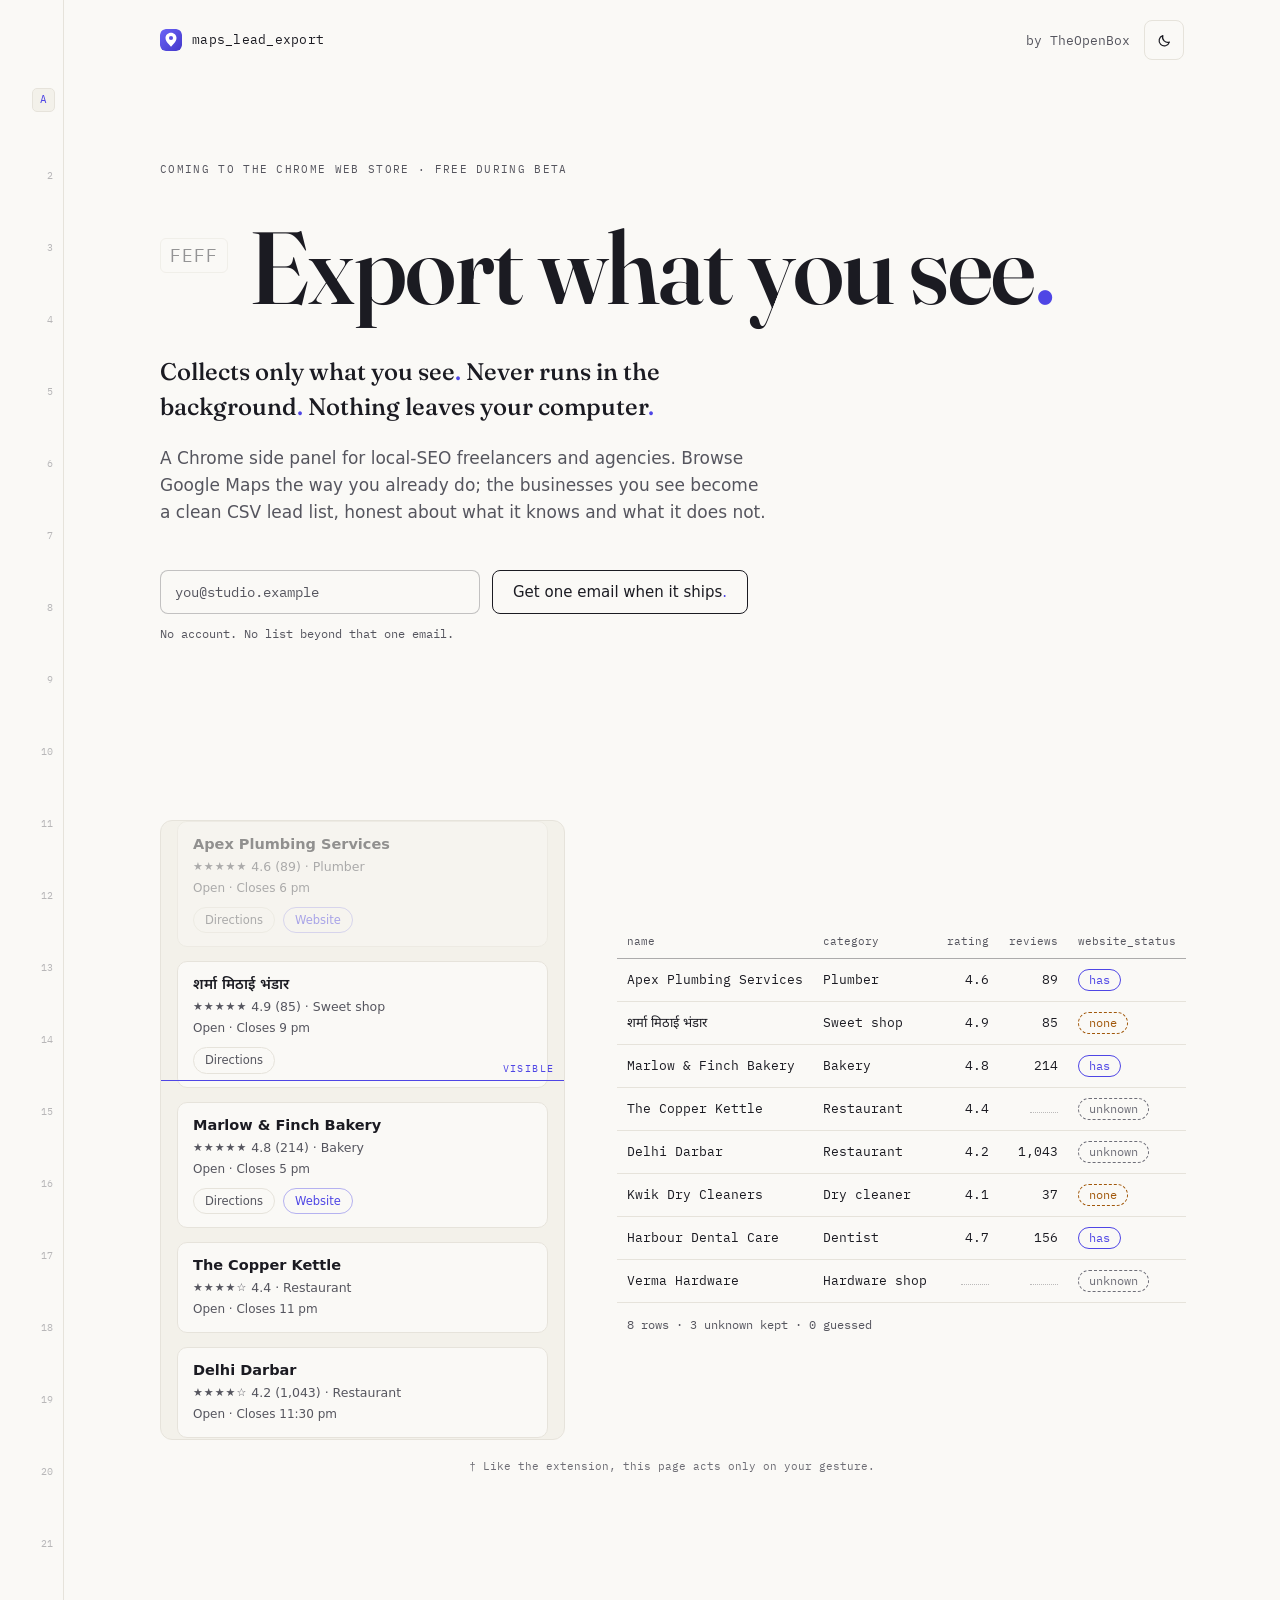
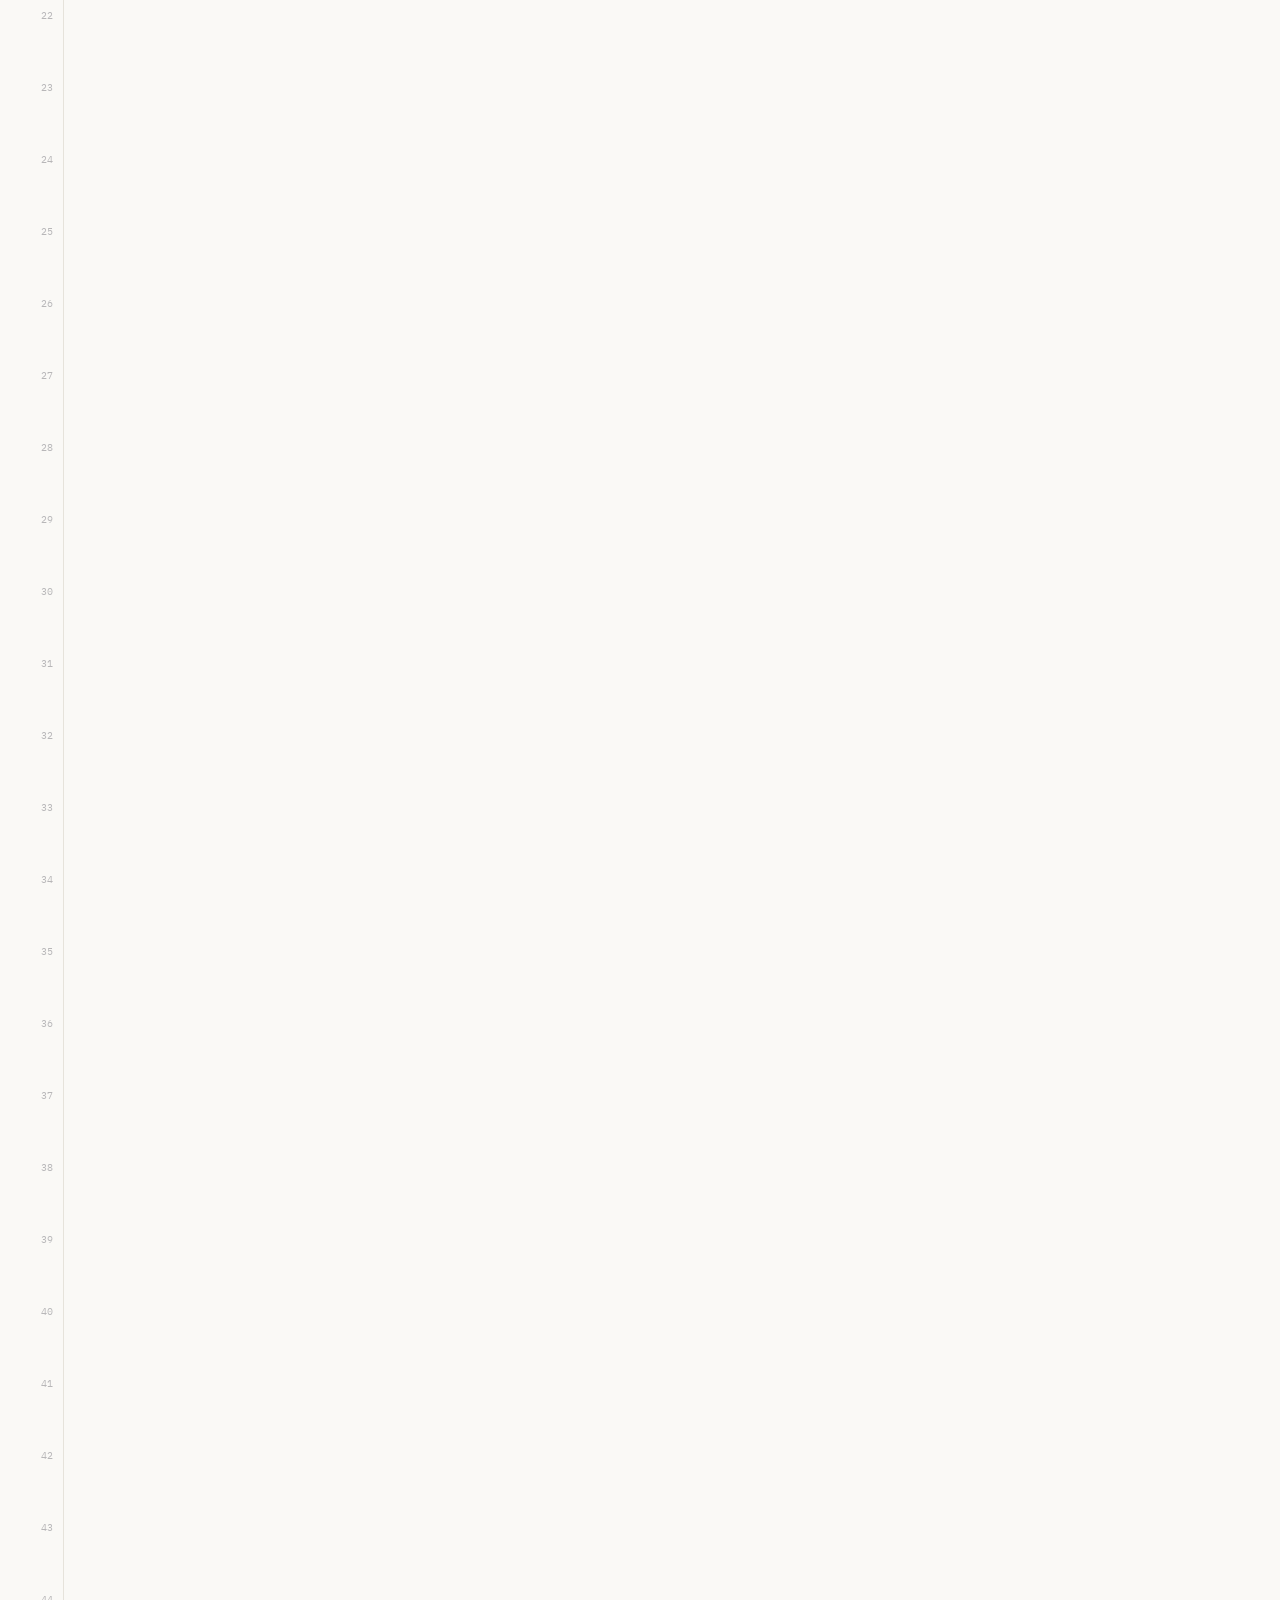
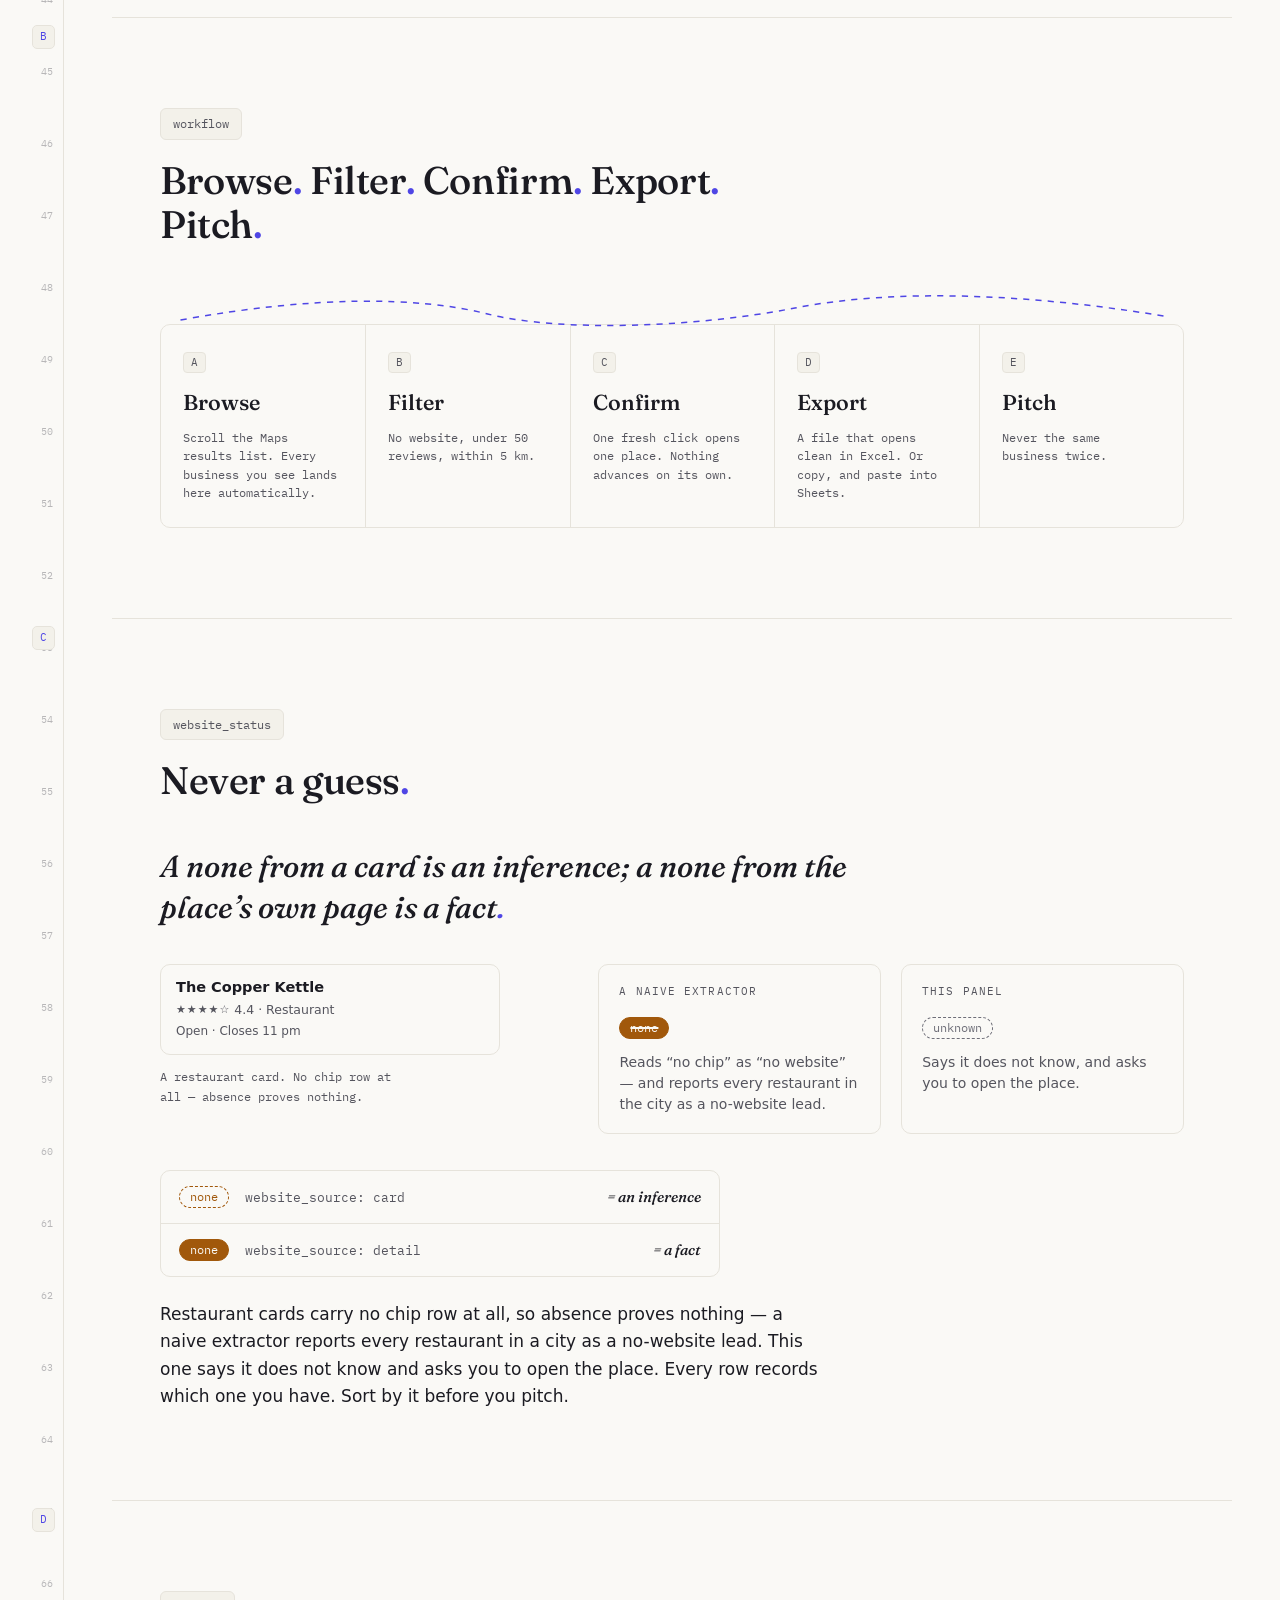
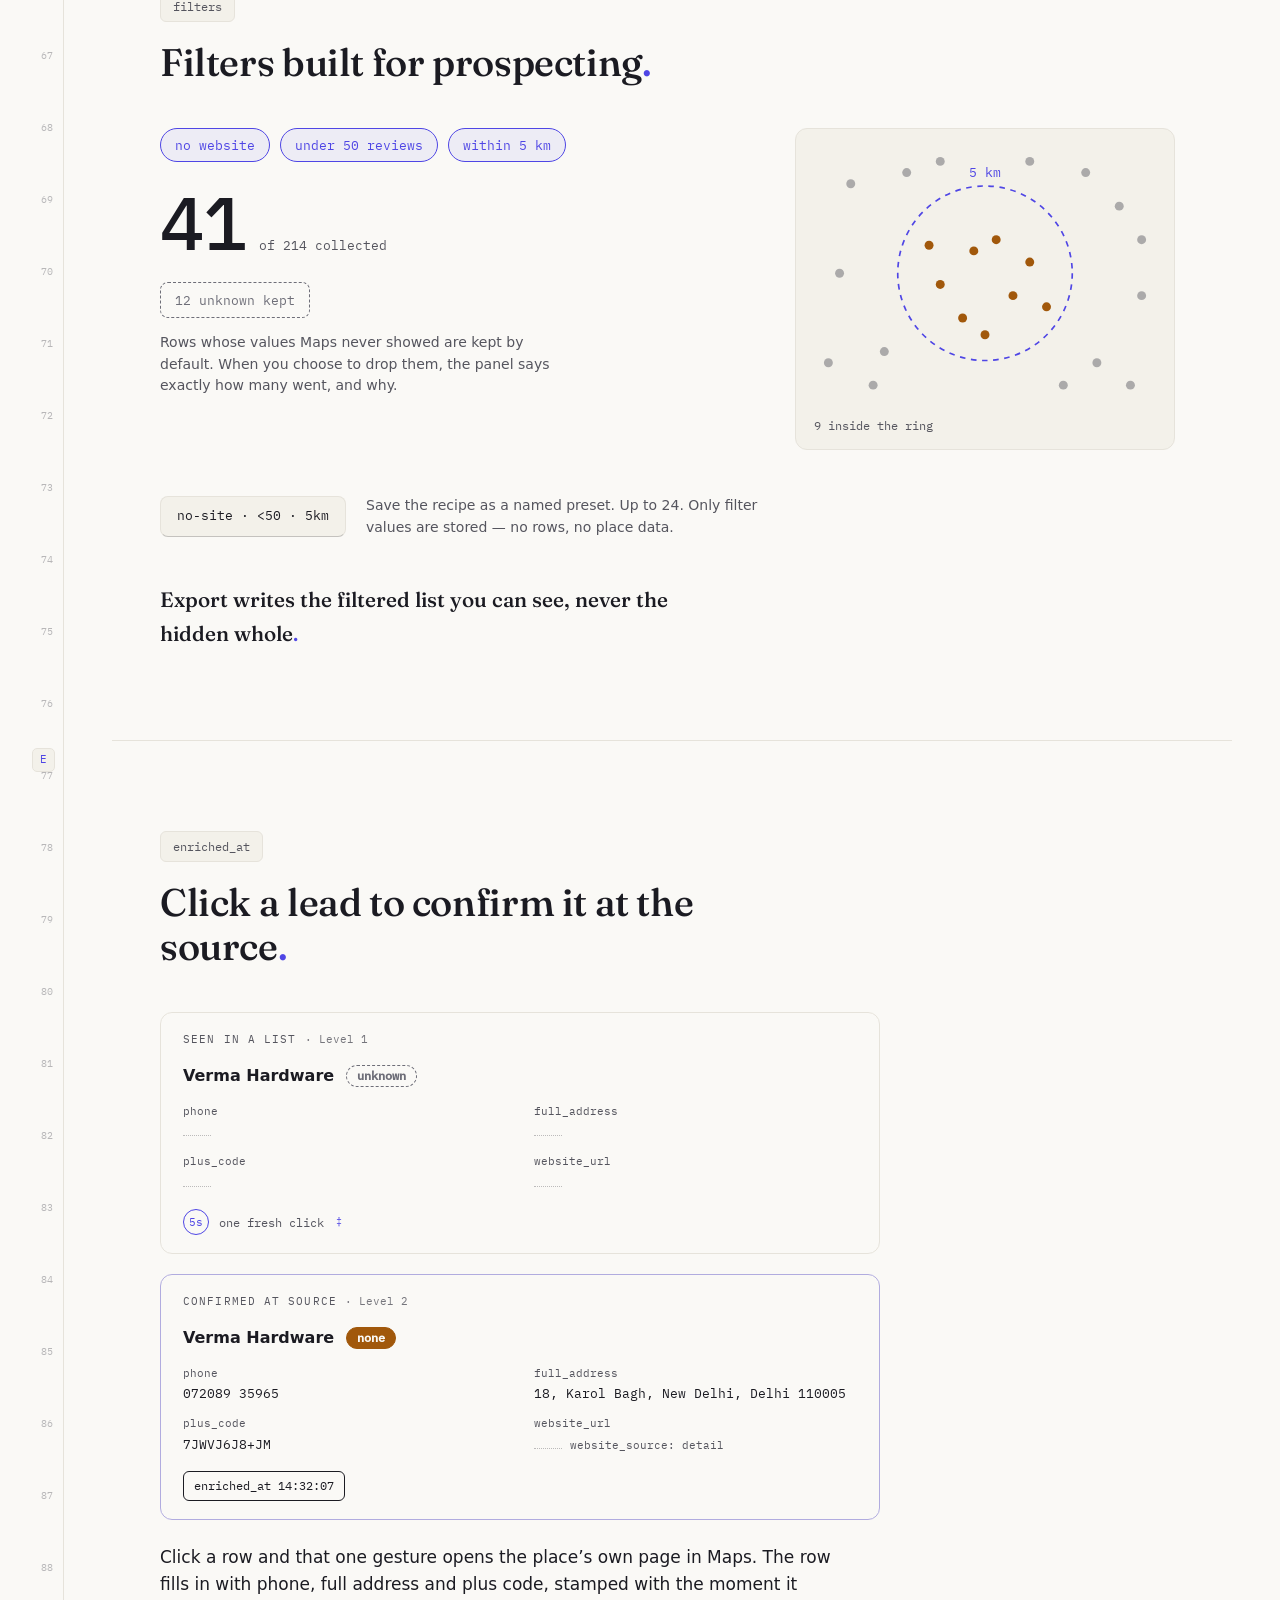
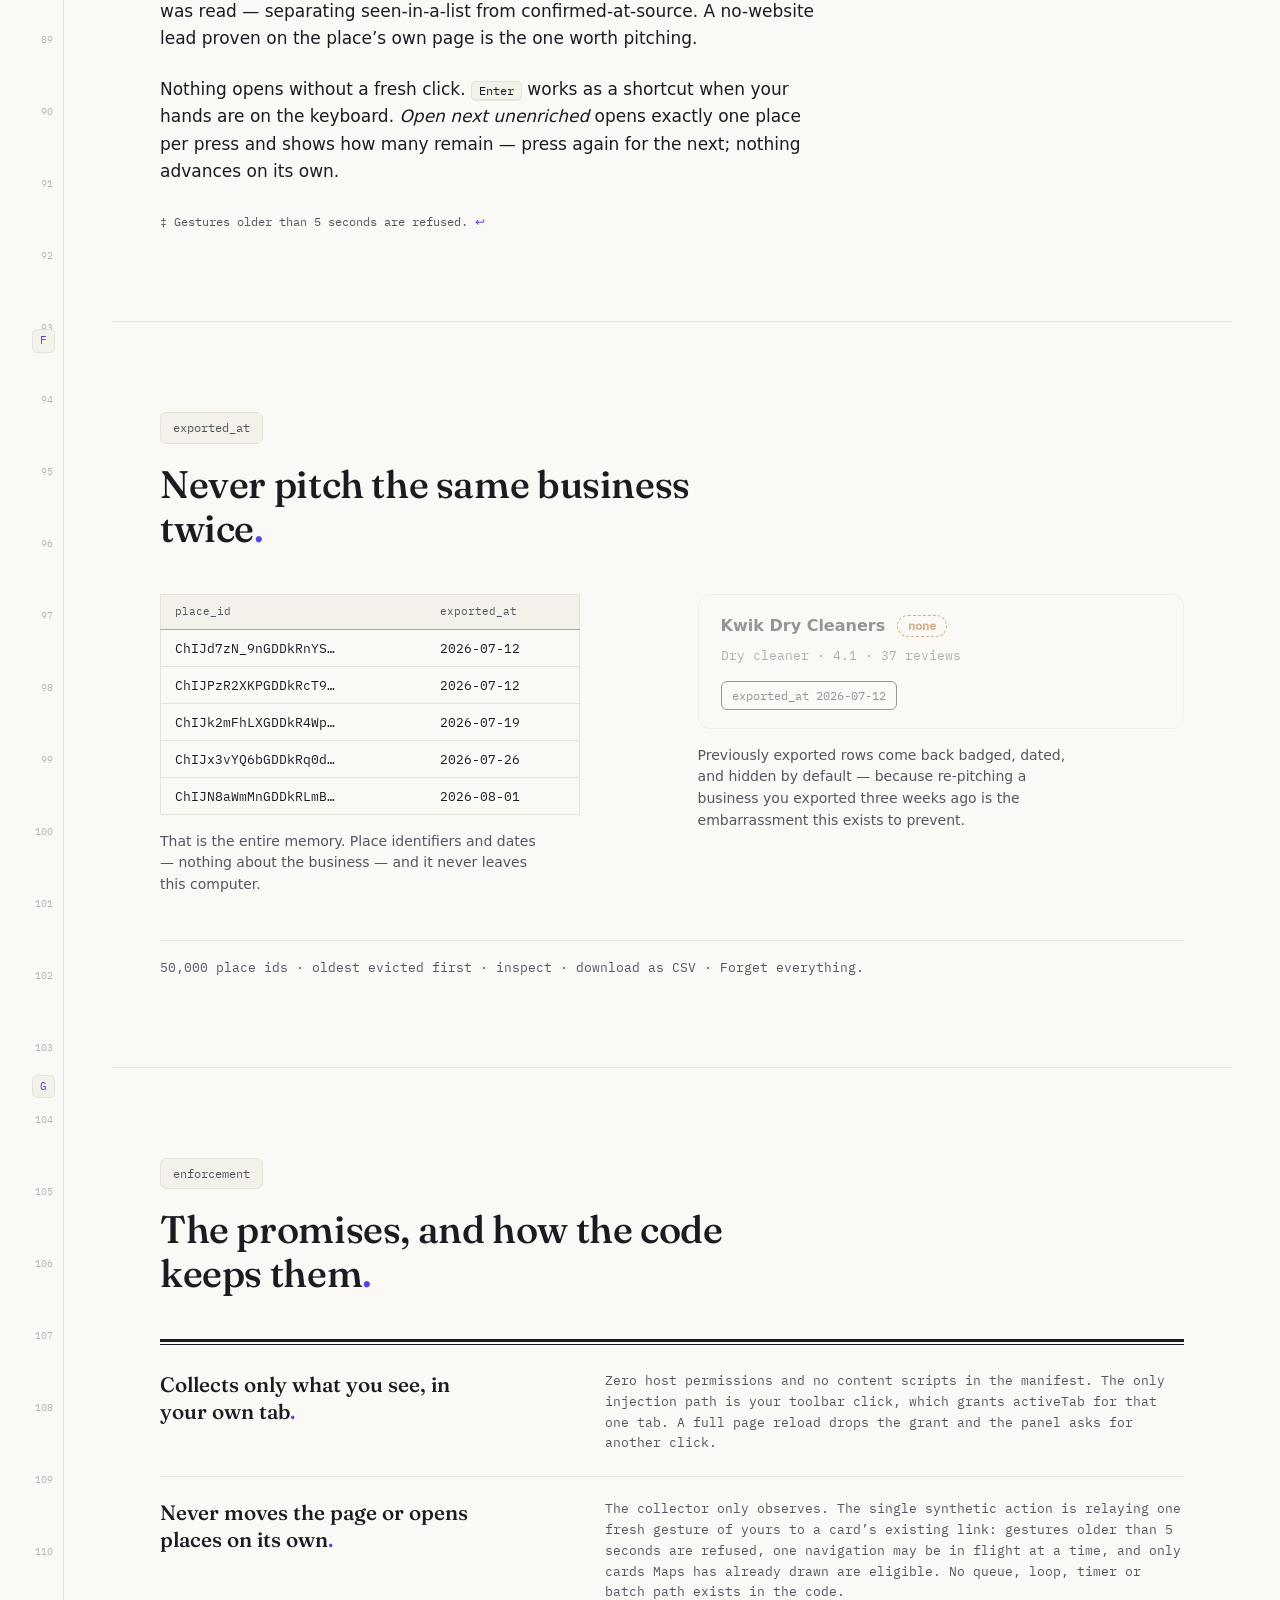
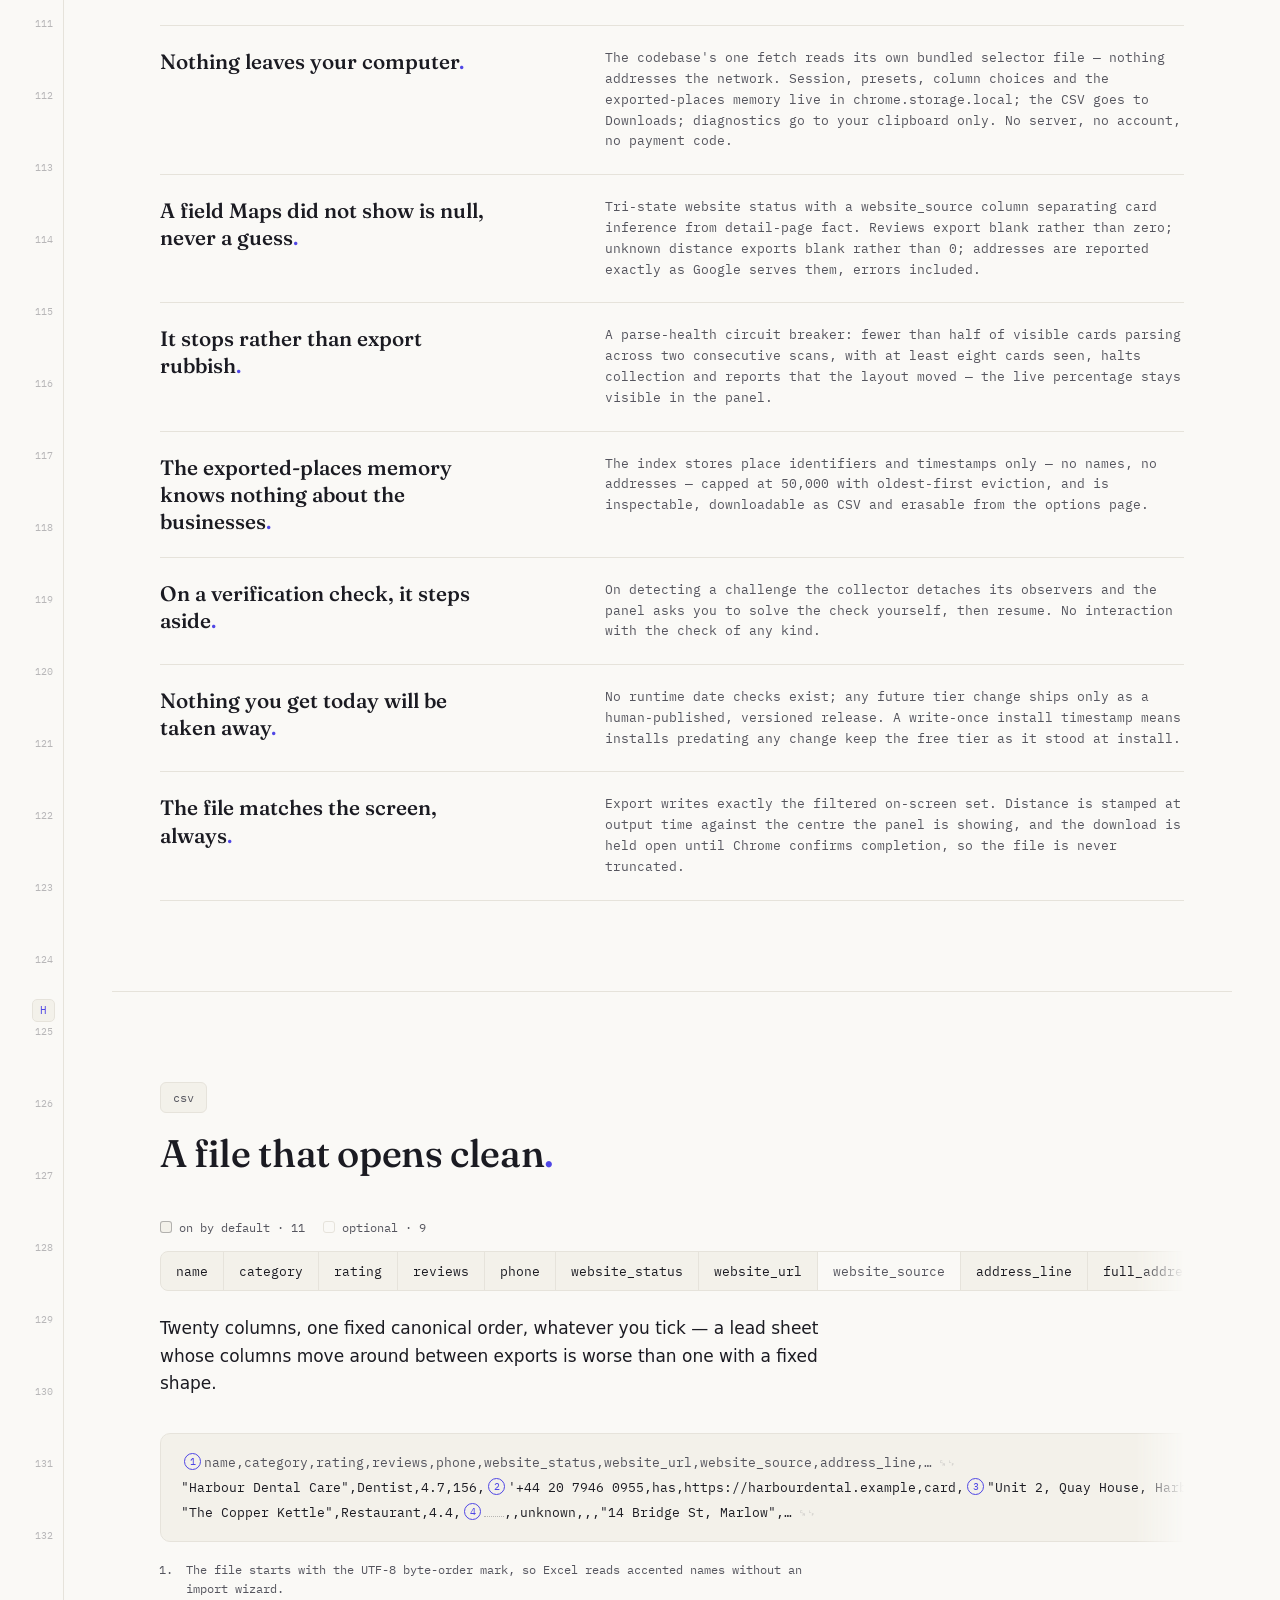
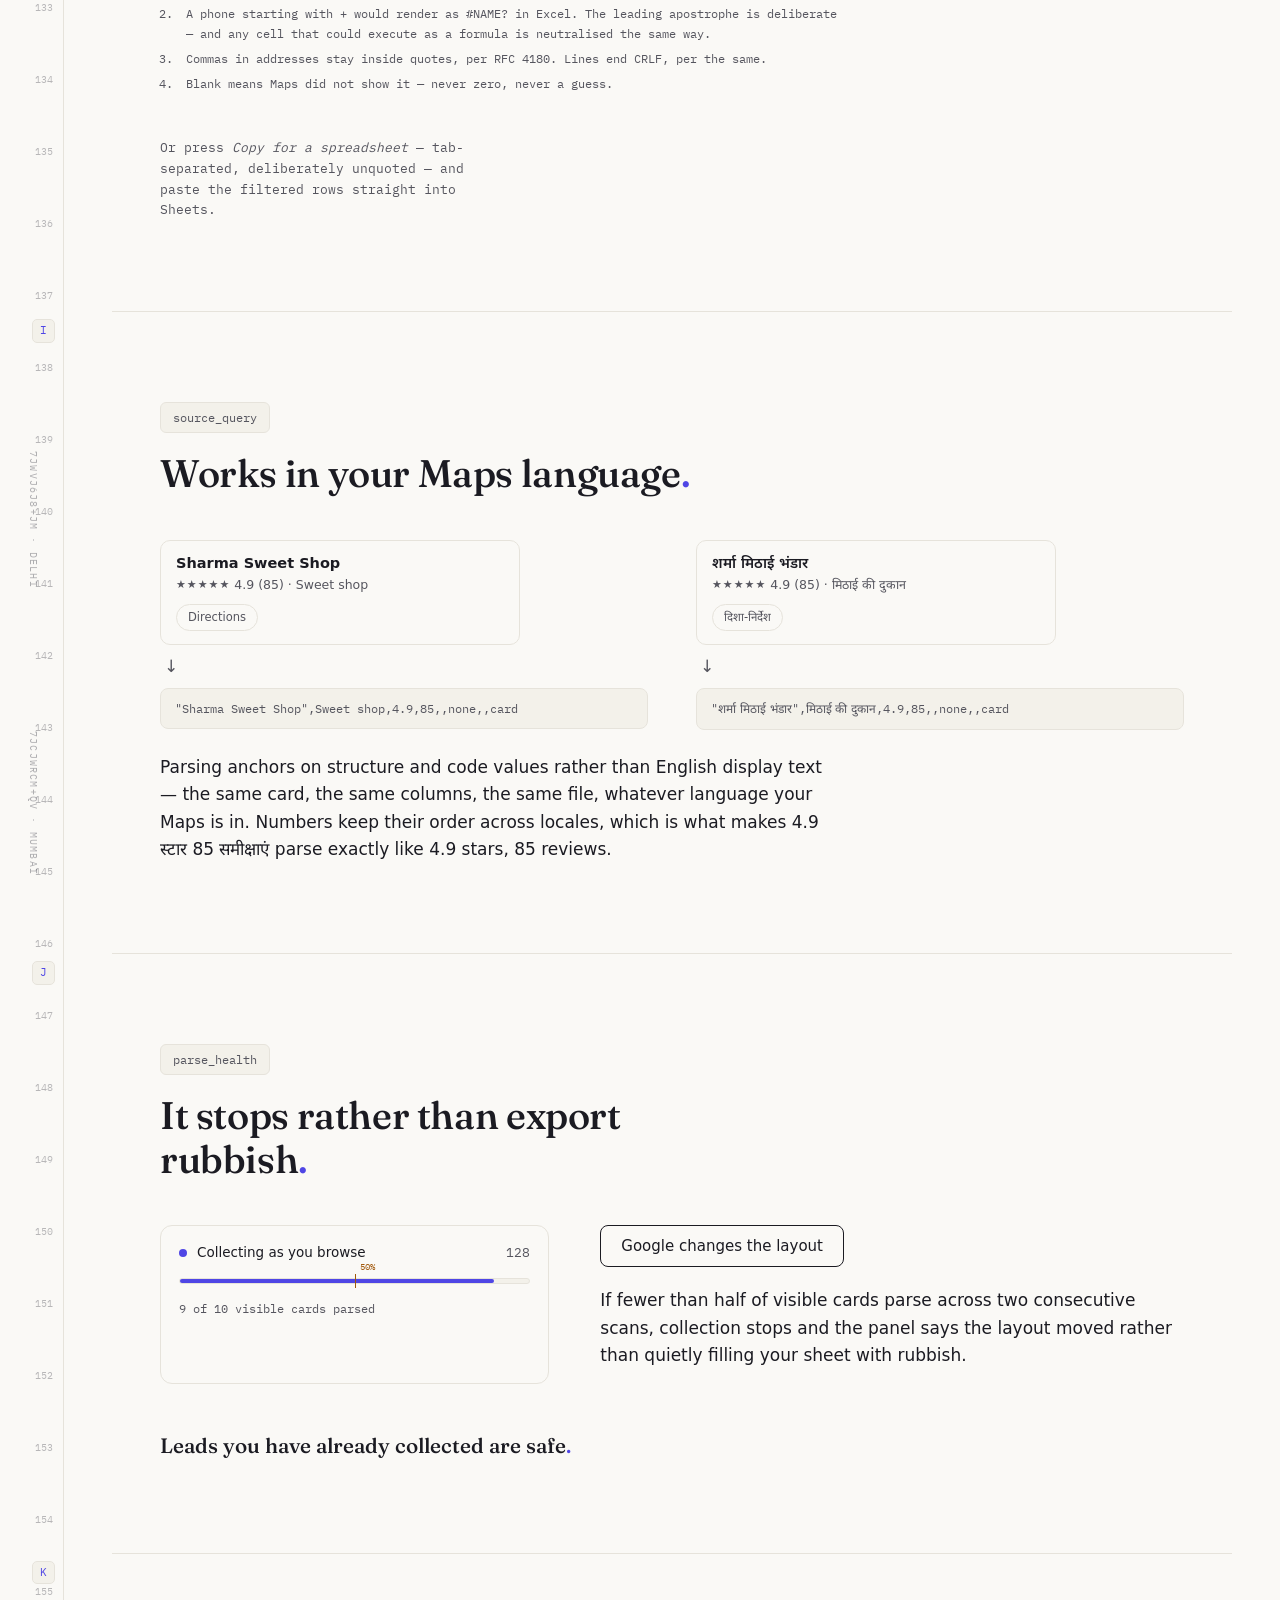
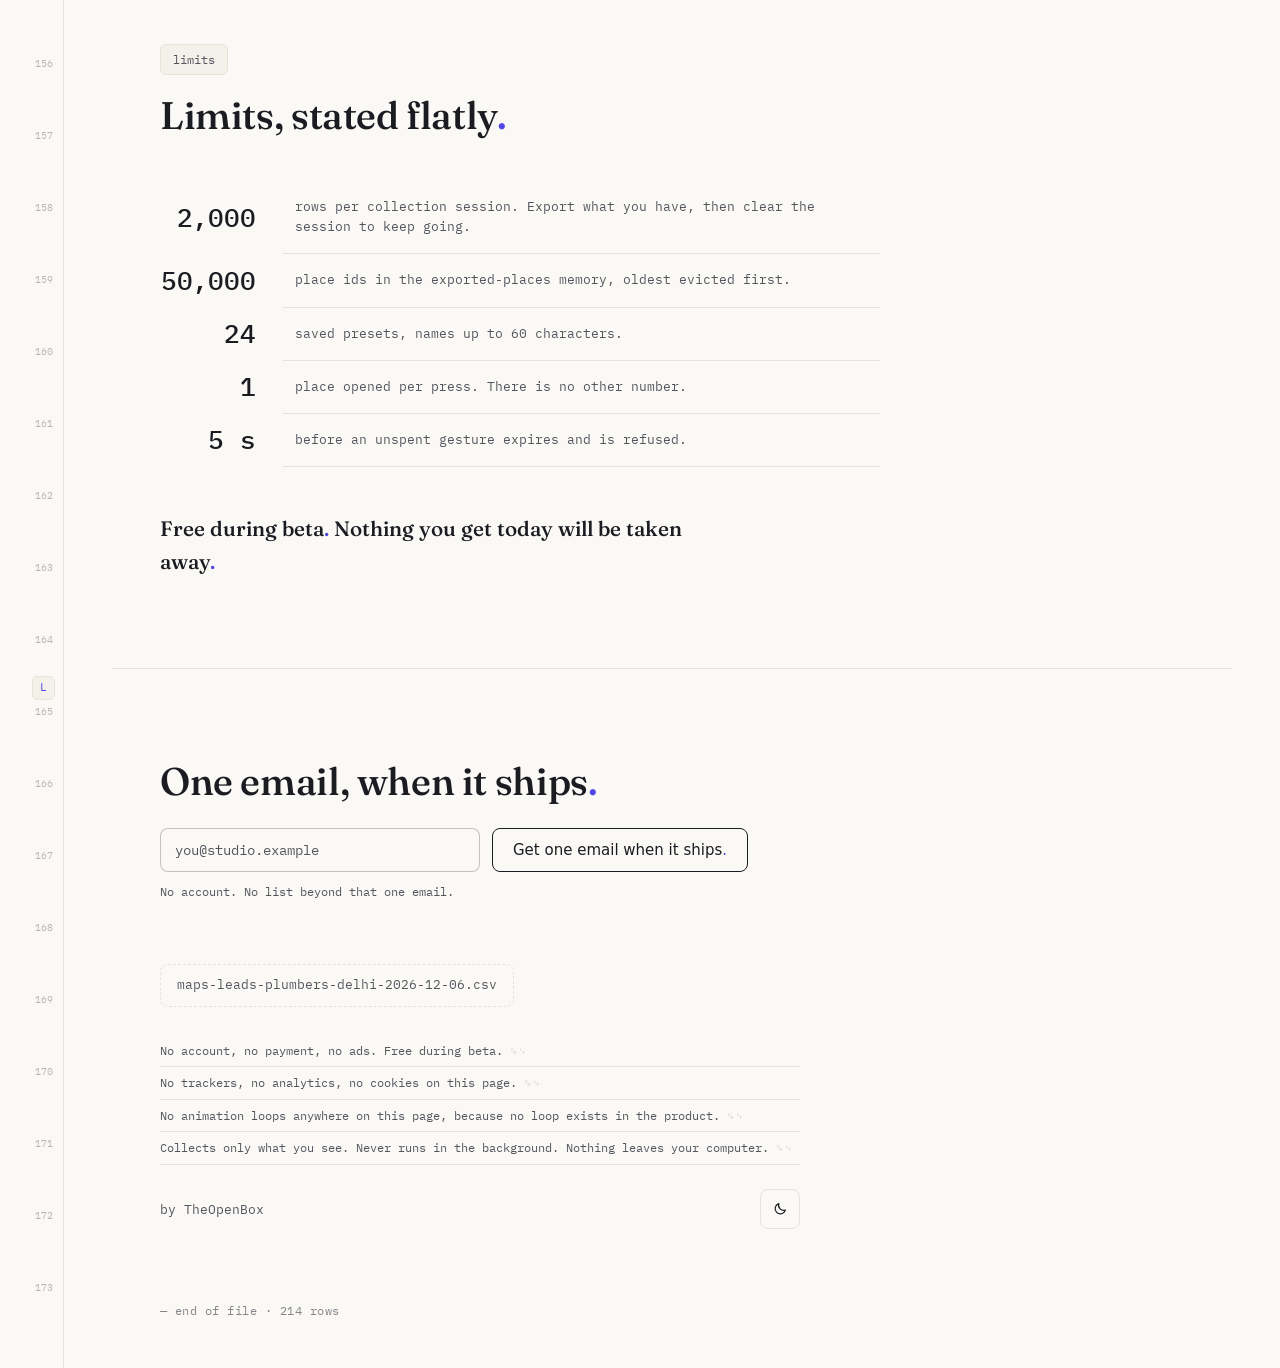
==== commit 11a00ce4: "Landing site: apply the adversarial review's confirmed findings Accuracy, accessibility and robustne" ====
--- a/website/index.html
+++ b/website/index.html
@@ -14,7 +14,11 @@
       content="A Chrome side panel that turns the Google Maps results you are already looking at into a clean CSV lead list. Local-first, honest about unknowns, free during beta."
     />
     <meta property="og:type" content="website" />
+    <!-- At deploy: make og:image absolute and add og:url — share previews
+         mostly resolve only absolute image URLs. -->
     <meta property="og:image" content="og.png" />
+    <meta property="og:image:width" content="1200" />
+    <meta property="og:image:height" content="630" />
     <meta name="theme-color" media="(prefers-color-scheme: light)" content="#FAF9F6" />
     <meta name="theme-color" media="(prefers-color-scheme: dark)" content="#121118" />
     <link rel="icon" type="image/svg+xml" href="favicon.svg" />
@@ -94,16 +98,16 @@
       <section class="hero wrap" data-letter="A">
         <p class="kicker mono">Coming to the Chrome Web Store · free during beta</p>
 
-        <h1 class="tagline">
+        <div class="tagline-row">
           <button
             class="bom"
             type="button"
             data-pop="pop-bom"
             aria-expanded="false"
-            aria-label="UTF-8 byte-order mark"
-          >FEFF</button
-          ><span class="tagline-text">Export what you see<span class="stop">.</span></span>
-        </h1>
+            aria-label="FEFF — the UTF-8 byte-order mark"
+          >FEFF</button>
+          <h1 class="tagline">Export what you see<span class="stop">.</span></h1>
+        </div>
         <span class="pop mono" role="note" id="pop-bom" hidden
           >U+FEFF, the UTF-8 byte-order mark. Every exported file starts with it, so Excel opens it
           clean.</span
@@ -130,11 +134,12 @@
               required
               placeholder="you@studio.example"
               autocomplete="email"
+              aria-describedby="wl-msg-1"
             />
             <button class="btn-ghost" type="submit">Get one email when it ships<span class="stop">.</span></button>
           </div>
           <p class="waitlist-note mono">No account. No list beyond that one email.</p>
-          <p class="waitlist-msg mono" role="status" aria-live="polite" hidden></p>
+          <p class="waitlist-msg mono" role="status" id="wl-msg-1"></p>
         </form>
       </section>
 
@@ -152,7 +157,7 @@
                   <p class="mcard-chips"><span class="mcard-chip">Directions</span><span class="mcard-chip mcard-chip-site">Website</span></p>
                 </div>
                 <div class="mcard" data-row="1">
-                  <p class="mcard-name devanagari">शर्मा मिठाई भंडार</p>
+                  <p class="mcard-name devanagari" lang="hi">शर्मा मिठाई भंडार</p>
                   <p class="mcard-meta"><span class="mcard-stars">★★★★★</span> 4.9 <span class="mcard-dim">(85)</span> · Sweet shop</p>
                   <p class="mcard-line">Open · Closes 9&nbsp;pm</p>
                   <p class="mcard-chips"><span class="mcard-chip">Directions</span></p>
@@ -216,7 +221,7 @@
                     <td><span class="chip chip-has">has</span></td>
                   </tr>
                   <tr class="lrow landed" data-row="1">
-                    <td class="devanagari">शर्मा मिठाई भंडार</td>
+                    <td class="devanagari" lang="hi">शर्मा मिठाई भंडार</td>
                     <td>Sweet shop</td>
                     <td class="num">4.9</td>
                     <td class="num">85</td>
@@ -233,7 +238,7 @@
                     <td>The Copper Kettle</td>
                     <td>Restaurant</td>
                     <td class="num">4.4</td>
-                    <td class="num"><span class="blank" title="Maps did not show it"></span></td>
+                    <td class="num"><span class="blank" title="Maps did not show it"><span class="sr-only">not shown</span></span></td>
                     <td><span class="chip chip-unknown">unknown</span></td>
                   </tr>
                   <tr class="lrow landed" data-row="4">
@@ -260,15 +265,16 @@
                   <tr class="lrow landed" data-row="7">
                     <td>Verma Hardware</td>
                     <td>Hardware shop</td>
-                    <td class="num"><span class="blank" title="Maps did not show it"></span></td>
-                    <td class="num"><span class="blank" title="Maps did not show it"></span></td>
+                    <td class="num"><span class="blank" title="Maps did not show it"><span class="sr-only">not shown</span></span></td>
+                    <td class="num"><span class="blank" title="Maps did not show it"><span class="sr-only">not shown</span></span></td>
                     <td><span class="chip chip-unknown">unknown</span></td>
                   </tr>
                 </tbody>
               </table>
-              <p class="ledger-counter mono" role="status" aria-live="polite" id="ledgerCounter">
+              <p class="ledger-counter mono" id="ledgerCounter" aria-hidden="true">
                 8 rows · 3 unknown kept · 0 guessed
               </p>
+              <p class="sr-only" role="status" id="ledgerCounterLive"></p>
             </div>
           </div>
           <p class="stage-footnote mono wrap">† Like the extension, this page acts only on your gesture.</p>
@@ -372,10 +378,10 @@
         </div>
 
         <p class="body-copy">
-          Restaurant cards carry no website chip at all, so absence proves nothing — a naive
-          extractor reports every restaurant in a city as a no-website lead. This one says it does
-          not know and asks you to open the place. Every row records which one you have. Sort by it
-          before you pitch.
+          Restaurant cards carry no chip row at all, so absence proves nothing — a naive extractor
+          reports every restaurant in a city as a no-website lead. This one says it does not know
+          and asks you to open the place. Every row records which one you have. Sort by it before
+          you pitch.
         </p>
       </section>
 
@@ -441,10 +447,10 @@
             <div class="crow-body">
               <p class="crow-name">Verma Hardware <span class="chip chip-unknown">unknown</span></p>
               <dl class="crow-fields mono">
-                <div><dt>phone</dt><dd><span class="blank"></span></dd></div>
-                <div><dt>full_address</dt><dd><span class="blank"></span></dd></div>
-                <div><dt>plus_code</dt><dd><span class="blank"></span></dd></div>
-                <div><dt>website_url</dt><dd><span class="blank"></span></dd></div>
+                <div><dt>phone</dt><dd><span class="blank"><span class="sr-only">not shown</span></span></dd></div>
+                <div><dt>full_address</dt><dd><span class="blank"><span class="sr-only">not shown</span></span></dd></div>
+                <div><dt>plus_code</dt><dd><span class="blank"><span class="sr-only">not shown</span></span></dd></div>
+                <div><dt>website_url</dt><dd><span class="blank"><span class="sr-only">not shown</span></span></dd></div>
               </dl>
             </div>
             <p class="crow-hint mono"><span class="gesture-badge">5s</span> one fresh click<sup><a class="fnref" href="#fn-5s" id="fnref-5s">‡</a></sup></p>
@@ -458,7 +464,7 @@
                 <div><dt>phone</dt><dd>072089 35965</dd></div>
                 <div><dt>full_address</dt><dd>18, Karol Bagh, New Delhi, Delhi 110005</dd></div>
                 <div><dt>plus_code</dt><dd>7JWVJ6J8+JM</dd></div>
-                <div><dt>website_url</dt><dd><span class="blank"></span> <span class="crow-note">website_source: detail</span></dd></div>
+                <div><dt>website_url</dt><dd><span class="blank"><span class="sr-only">not shown</span></span> <span class="crow-note">website_source: detail</span></dd></div>
               </dl>
             </div>
             <p class="crow-stamp mono">enriched_at 14:32:07</p>
@@ -513,12 +519,12 @@
                 <p class="crow-name">Kwik Dry Cleaners <span class="chip chip-none-card">none</span></p>
                 <p class="crow-meta mono">Dry cleaner · 4.1 · 37 reviews</p>
               </div>
-              <p class="crow-stamp mono">exported 12 Jul 2026</p>
+              <p class="crow-stamp mono">exported_at 2026-07-12</p>
             </div>
             <p class="ghosted-caption">
-              Previously exported rows carry a badge with the date and are hidden by default —
-              because re-pitching a business you exported three weeks ago is the embarrassment this
-              exists to prevent.
+              Previously exported rows come back badged, dated, and hidden by default — because
+              re-pitching a business you exported three weeks ago is the embarrassment this exists
+              to prevent.
             </p>
           </div>
         </div>
@@ -557,9 +563,10 @@
           <div class="promise reveal">
             <dt>Nothing leaves your computer<span class="stop">.</span></dt>
             <dd class="mono">
-              No fetch to any endpoint anywhere in the codebase. Session, presets, column choices and
-              the exported-places memory live in chrome.storage.local; the CSV goes to Downloads;
-              diagnostics go to your clipboard only. No server, no account, no payment code.
+              The codebase's one fetch reads its own bundled selector file — nothing addresses the
+              network. Session, presets, column choices and the exported-places memory live in
+              chrome.storage.local; the CSV goes to Downloads; diagnostics go to your clipboard
+              only. No server, no account, no payment code.
             </dd>
           </div>
           <div class="promise reveal">
@@ -574,8 +581,8 @@
             <dt>It stops rather than export rubbish<span class="stop">.</span></dt>
             <dd class="mono">
               A parse-health circuit breaker: fewer than half of visible cards parsing across two
-              consecutive scans halts collection and reports that the layout moved, with the live
-              percentage shown in the panel.
+              consecutive scans, with at least eight cards seen, halts collection and reports that
+              the layout moved — the live percentage stays visible in the panel.
             </dd>
           </div>
           <div class="promise reveal">
@@ -655,13 +662,13 @@
         <div class="scroll-x" tabindex="0" role="group" aria-label="A sample of the file, annotated">
           <div class="fileplate mono">
             <p class="fileline">
-              <button class="fmark" type="button" data-pop="pop-f1" aria-label="About the byte-order mark, note 1">1</button>name,category,rating,reviews,phone,website_status,website_url,website_source,address_line,…<span class="crlf" aria-hidden="true">␍␊</span>
+              <button class="fmark" type="button" data-pop="pop-f1" aria-describedby="pop-f1" aria-label="Note 1, byte-order mark">1</button>name,category,rating,reviews,phone,website_status,website_url,website_source,address_line,…<span class="crlf" aria-hidden="true">␍␊</span>
             </p>
             <p class="fileline">
-              "Harbour Dental Care",Dentist,4.7,156,<button class="fmark" type="button" data-pop="pop-f2" aria-label="About the leading apostrophe, note 2">2</button>'+44&nbsp;20&nbsp;7946&nbsp;0955,has,https://harbourdental.example,card,<button class="fmark" type="button" data-pop="pop-f3" aria-label="About quoted commas, note 3">3</button>"Unit&nbsp;2, Quay&nbsp;House, Harbour&nbsp;Rd",…<span class="crlf" aria-hidden="true">␍␊</span>
+              "Harbour Dental Care",Dentist,4.7,156,<button class="fmark" type="button" data-pop="pop-f2" aria-describedby="pop-f2" aria-label="Note 2, leading apostrophe">2</button>'+44&nbsp;20&nbsp;7946&nbsp;0955,has,https://harbourdental.example,card,<button class="fmark" type="button" data-pop="pop-f3" aria-describedby="pop-f3" aria-label="Note 3, quoted commas">3</button>"Unit&nbsp;2, Quay&nbsp;House, Harbour&nbsp;Rd",…<span class="crlf" aria-hidden="true">␍␊</span>
             </p>
             <p class="fileline">
-              "The Copper Kettle",Restaurant,4.4,<button class="fmark" type="button" data-pop="pop-f4" aria-label="About blank cells, note 4">4</button><span class="blank blank-file"></span>,,unknown,,,"14 Bridge St, Marlow",…<span class="crlf" aria-hidden="true">␍␊</span>
+              "The Copper Kettle",Restaurant,4.4,<button class="fmark" type="button" data-pop="pop-f4" aria-describedby="pop-f4" aria-label="Note 4, blank cells">4</button><span class="blank blank-file"><span class="sr-only">not shown</span></span>,,unknown,,,"14 Bridge St, Marlow",…<span class="crlf" aria-hidden="true">␍␊</span>
             </p>
           </div>
         </div>
@@ -680,9 +687,6 @@
 
       <!-- ============================================================ I · source_query -->
       <section class="section section-locale wrap" data-letter="I">
-        <span class="margin-tick mono" aria-hidden="true">7JWVJ6J8+JM · DELHI</span>
-        <span class="margin-tick margin-tick-2 mono" aria-hidden="true">7JCJWRCM+QV · MUMBAI</span>
-
         <header class="sec-head">
           <span class="cellref mono">source_query</span>
           <h2 class="display">Works in your Maps language<span class="stop">.</span></h2>
@@ -696,16 +700,16 @@
               <p class="mcard-chips"><span class="mcard-chip">Directions</span></p>
             </div>
             <p class="locale-arrow" aria-hidden="true">↓</p>
-            <p class="locale-row mono">"Sharma Sweet Shop",Sweet shop,4.9,85,none,card</p>
+            <p class="locale-row mono">"Sharma Sweet Shop",Sweet shop,4.9,85,,none,,card</p>
           </div>
           <div class="locale-col reveal">
             <div class="mcard mcard-static">
-              <p class="mcard-name devanagari">शर्मा मिठाई भंडार</p>
-              <p class="mcard-meta"><span class="mcard-stars">★★★★★</span> 4.9 <span class="mcard-dim">(85)</span> · <span class="devanagari">मिठाई की दुकान</span></p>
-              <p class="mcard-chips"><span class="mcard-chip devanagari">दिशा-निर्देश</span></p>
+              <p class="mcard-name devanagari" lang="hi">शर्मा मिठाई भंडार</p>
+              <p class="mcard-meta"><span class="mcard-stars">★★★★★</span> 4.9 <span class="mcard-dim">(85)</span> · <span class="devanagari" lang="hi">मिठाई की दुकान</span></p>
+              <p class="mcard-chips"><span class="mcard-chip devanagari" lang="hi">दिशा-निर्देश</span></p>
             </div>
             <p class="locale-arrow" aria-hidden="true">↓</p>
-            <p class="locale-row mono">"<span class="devanagari">शर्मा मिठाई भंडार</span>",<span class="devanagari">मिठाई की दुकान</span>,4.9,85,none,card</p>
+            <p class="locale-row mono">"<span class="devanagari" lang="hi">शर्मा मिठाई भंडार</span>",<span class="devanagari" lang="hi">मिठाई की दुकान</span>,4.9,85,,none,,card</p>
           </div>
         </div>
 
@@ -713,7 +717,7 @@
           Parsing anchors on structure and code values rather than English display text — the same
           card, the same columns, the same file, whatever language your Maps is in. Numbers keep
           their order across locales, which is what makes
-          <span class="devanagari">4.9 स्टार 85 समीक्षाएं</span> parse exactly like 4.9 stars, 85
+          <span class="devanagari" lang="hi">4.9 स्टार 85 समीक्षाएं</span> parse exactly like 4.9 stars, 85
           reviews.
         </p>
       </section>
@@ -760,25 +764,28 @@
         </header>
 
         <table class="limits mono">
+          <caption class="sr-only">
+            Every limit in the product, and what happens at it.
+          </caption>
           <tbody>
             <tr class="reveal">
-              <td class="limits-num">2,000</td>
+              <th scope="row" class="limits-num">2,000</th>
               <td>rows per collection session. Export what you have, then clear the session to keep going.</td>
             </tr>
             <tr class="reveal">
-              <td class="limits-num">50,000</td>
+              <th scope="row" class="limits-num">50,000</th>
               <td>place ids in the exported-places memory, oldest evicted first.</td>
             </tr>
             <tr class="reveal">
-              <td class="limits-num">24</td>
+              <th scope="row" class="limits-num">24</th>
               <td>saved presets, names up to 60 characters.</td>
             </tr>
             <tr class="reveal">
-              <td class="limits-num">1</td>
+              <th scope="row" class="limits-num">1</th>
               <td>place opened per press. There is no other number.</td>
             </tr>
             <tr class="reveal">
-              <td class="limits-num">5&nbsp;s</td>
+              <th scope="row" class="limits-num">5&nbsp;s</th>
               <td>before an unspent gesture expires and is refused.</td>
             </tr>
           </tbody>
@@ -787,8 +794,10 @@
         <p class="closing-line">Free during beta<span class="stop">.</span> Nothing you get today will be taken away<span class="stop">.</span></p>
       </section>
 
-      <!-- ============================================================ L · footer -->
-      <footer class="footer wrap" data-letter="L">
+    </main>
+
+    <!-- ============================================================== L · footer -->
+    <footer class="footer wrap" data-letter="L">
         <h2 class="display">One email, when it ships<span class="stop">.</span></h2>
         <form class="waitlist" data-waitlist novalidate>
           <div class="waitlist-row">
@@ -800,11 +809,12 @@
               required
               placeholder="you@studio.example"
               autocomplete="email"
+              aria-describedby="wl-msg-2"
             />
             <button class="btn-ghost" type="submit">Get one email when it ships<span class="stop">.</span></button>
           </div>
           <p class="waitlist-note mono">No account. No list beyond that one email.</p>
-          <p class="waitlist-msg mono" role="status" aria-live="polite" hidden></p>
+          <p class="waitlist-msg mono" role="status" id="wl-msg-2"></p>
         </form>
 
         <p class="filename mono">maps-leads-plumbers-delhi-<span id="csvDate">2026-08-02</span>.csv</p>
@@ -842,7 +852,6 @@
 
         <p class="eof mono">— end of file · 214 rows</p>
       </footer>
-    </main>
 
     <script src="site.js"></script>
   </body>
--- a/website/styles.css
+++ b/website/styles.css
@@ -3,8 +3,9 @@
  *
  * The Honest Ledger: the page is typeset as the artefact the product sells —
  * one continuous, carefully set CSV on warm ledger paper. Serif asserts, mono
- * proves. Amber is reserved for one meaning only: a proven no-website lead.
- * Nothing on this page loops, because no loop exists in the product.
+ * proves. Amber belongs to the no-website signal and the halt threshold that
+ * protects it; nothing decorative borrows it. Nothing on this page loops,
+ * because no loop exists in the product.
  */
 
 /* ------------------------------------------------------------------- fonts
@@ -277,6 +278,19 @@
     border-radius: 5px;
     padding: 2px 7px;
   }
+
+  /* Plus-code ticks: the India claim, set into the page furniture. */
+  .gtick {
+    position: absolute;
+    right: 22px;
+    writing-mode: vertical-rl;
+    font-family: 'IBM Plex Mono', ui-monospace, monospace;
+    font-size: 10px;
+    letter-spacing: 0.12em;
+    color: var(--ink-muted);
+    opacity: 0.45;
+    white-space: nowrap;
+  }
 }
 
 /* ---------------------------------------------------------------- masthead */
@@ -366,6 +380,12 @@
   letter-spacing: 0.12em;
   color: var(--ink-muted);
   margin-bottom: clamp(20px, 4vh, 36px);
+}
+
+.tagline-row {
+  display: flex;
+  align-items: flex-start;
+  gap: clamp(10px, 1.6vw, 22px);
 }
 
 .tagline {
@@ -381,26 +401,26 @@
 /* The byte-order mark, standing where it stands in the file: first. */
 .bom {
   font-family: 'IBM Plex Mono', ui-monospace, monospace;
-  font-size: 0.22em;
+  font-size: clamp(11px, 1.4vw, 19px);
   font-weight: 400;
   letter-spacing: 0.06em;
   color: var(--ink);
-  opacity: 0.15;
+  opacity: 0.45;
   background: none;
-  border: 1px solid transparent;
+  border: 1px solid var(--hairline);
   border-radius: 6px;
-  padding: 0.2em 0.4em;
-  margin-right: 0.5em;
-  vertical-align: 0.55em;
+  padding: 0.3em 0.5em;
+  margin-top: clamp(8px, 1.8vw, 26px);
   cursor: help;
-  transition: opacity 150ms ease-out;
+  flex: none;
+  transition: opacity 150ms ease-out, border-color 150ms ease-out;
 }
 
 .bom:hover,
 .bom:focus-visible,
 .bom[aria-expanded='true'] {
-  opacity: 0.6;
-  border-color: var(--hairline);
+  opacity: 0.85;
+  border-color: var(--ink-muted);
 }
 
 .pop {
@@ -456,7 +476,7 @@
 
 .waitlist input::placeholder {
   color: var(--ink-muted);
-  opacity: 0.7;
+  opacity: 1;
 }
 
 .btn-ghost {
@@ -482,12 +502,20 @@
   margin-top: 10px;
 }
 
+/* Always rendered so the status region exists before its first message —
+   a live region born inside display:none is announced unreliably. */
 .waitlist-msg {
   font-size: 12.5px;
   color: var(--ink);
   border-left: 2px solid var(--accent);
   padding-left: 10px;
   margin-top: 12px;
+}
+
+.waitlist-msg:empty {
+  border: 0;
+  margin: 0;
+  padding: 0;
 }
 
 /* ------------------------------------------------------------------- stage
@@ -596,7 +624,7 @@
 }
 
 .mcard-dim {
-  opacity: 0.75;
+  opacity: 1;
 }
 
 .mcard-line {
@@ -1506,7 +1534,15 @@
   margin: 0 3px;
   vertical-align: 2px;
   cursor: pointer;
+  position: relative;
   transition: background-color 150ms ease-out;
+}
+
+/* A 17px ring is a legible marker but a poor target: widen the hit area. */
+.fmark::after {
+  content: '';
+  position: absolute;
+  inset: -10px;
 }
 
 .fmark:hover {
@@ -1553,32 +1589,15 @@
   position: relative;
 }
 
-.margin-tick {
-  display: none;
-}
-
-@media (min-width: 1024px) {
-  .margin-tick {
-    display: block;
-    position: absolute;
-    left: calc((100% - 100vw + 64px) / 2 + 74px);
-    top: 140px;
-    writing-mode: vertical-rl;
-    font-size: 10px;
-    letter-spacing: 0.12em;
-    color: var(--ink-muted);
-    opacity: 0.4;
-    pointer-events: none;
-  }
-
-  .margin-tick-2 {
-    top: 420px;
-  }
-}
-
 .locale-pair {
   display: grid;
   gap: clamp(24px, 4vw, 48px);
+}
+
+/* Grid items refuse to shrink below a nowrap row's intrinsic width unless
+   told otherwise — without this the phone page scrolls sideways. */
+.locale-pair > * {
+  min-width: 0;
 }
 
 @media (min-width: 780px) {
@@ -1806,6 +1825,32 @@
   letter-spacing: 0.04em;
 }
 
+/* ------------------------------------------------------------------ print */
+
+@media print {
+  .js .reveal {
+    opacity: 1;
+    transform: none;
+  }
+
+  .js .stage.armed .lrow:not(.landed) {
+    clip-path: none;
+  }
+
+  .js .flow-line {
+    clip-path: none;
+  }
+
+  .js .filters-demo .ftoken {
+    opacity: 1;
+  }
+
+  .gutter,
+  .theme-toggle {
+    display: none;
+  }
+}
+
 /* --------------------------------------------------------- reduced motion */
 
 @media (prefers-reduced-motion: reduce) {
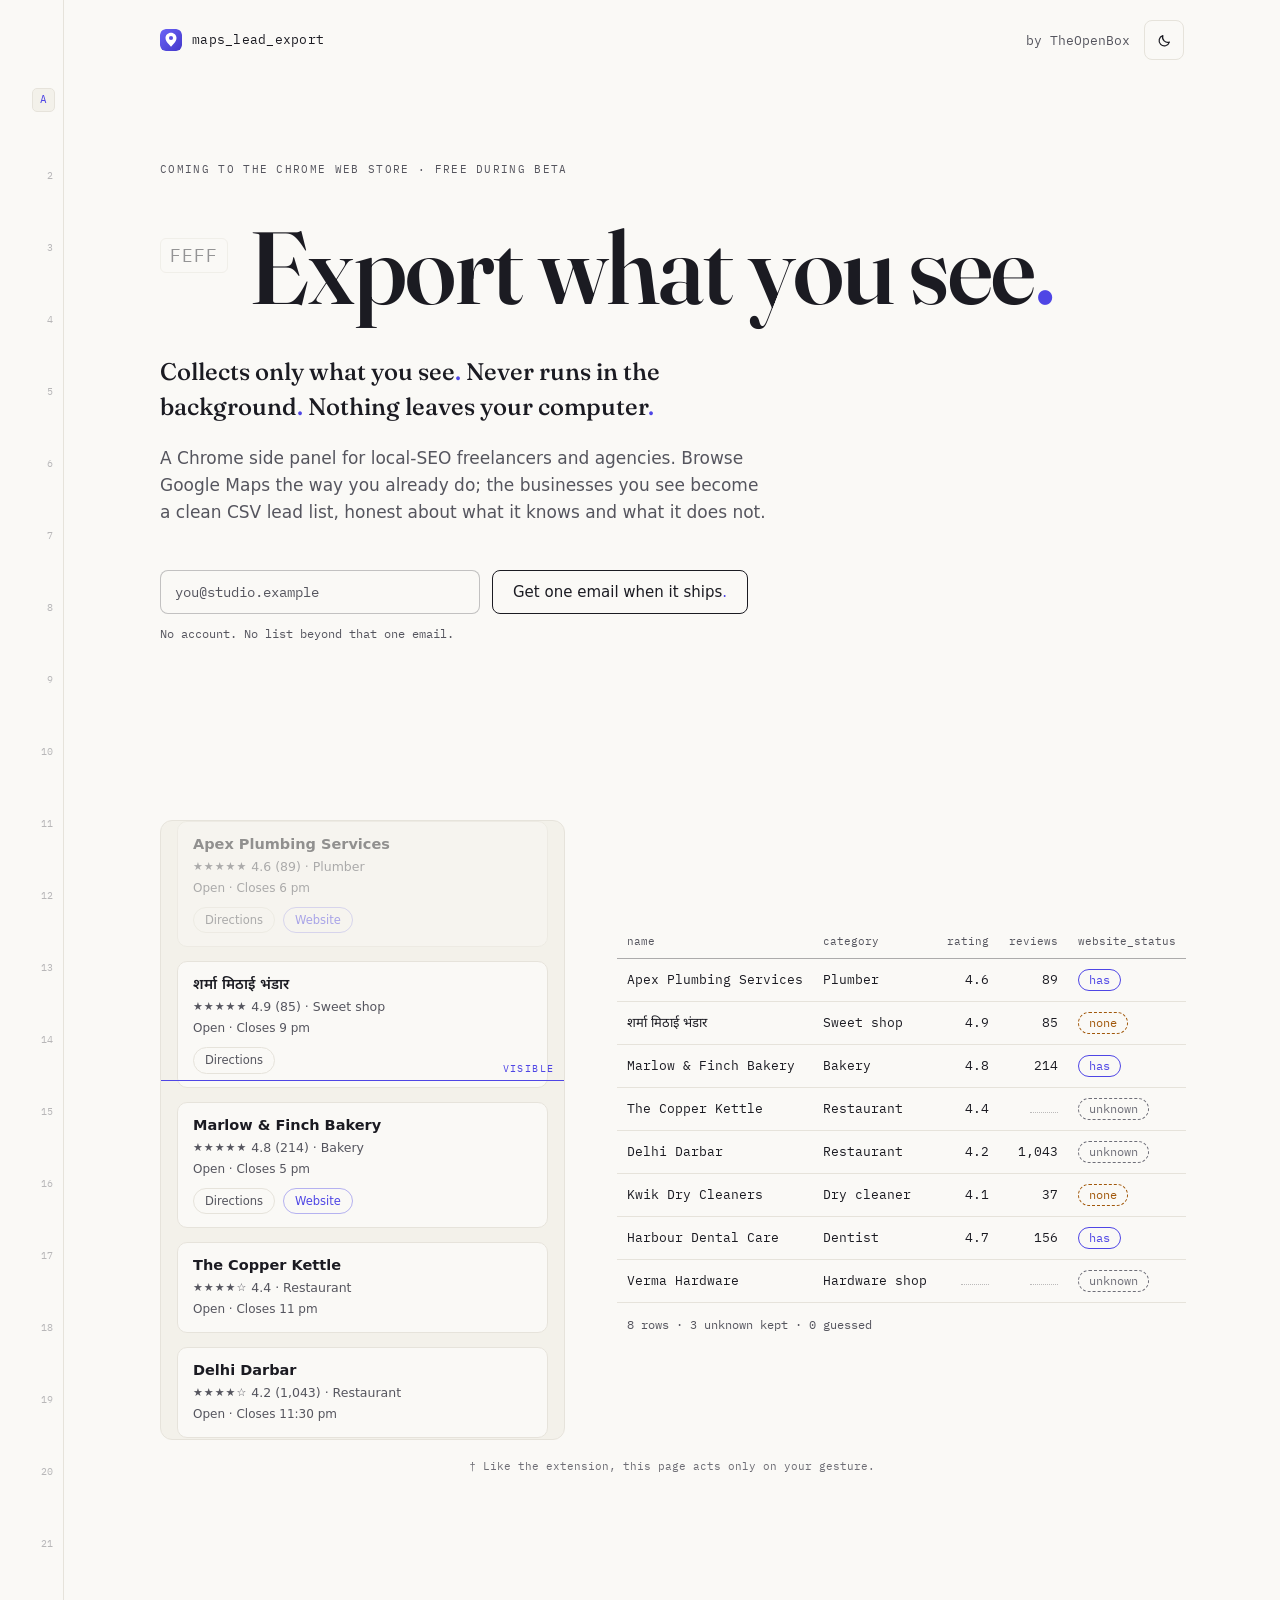
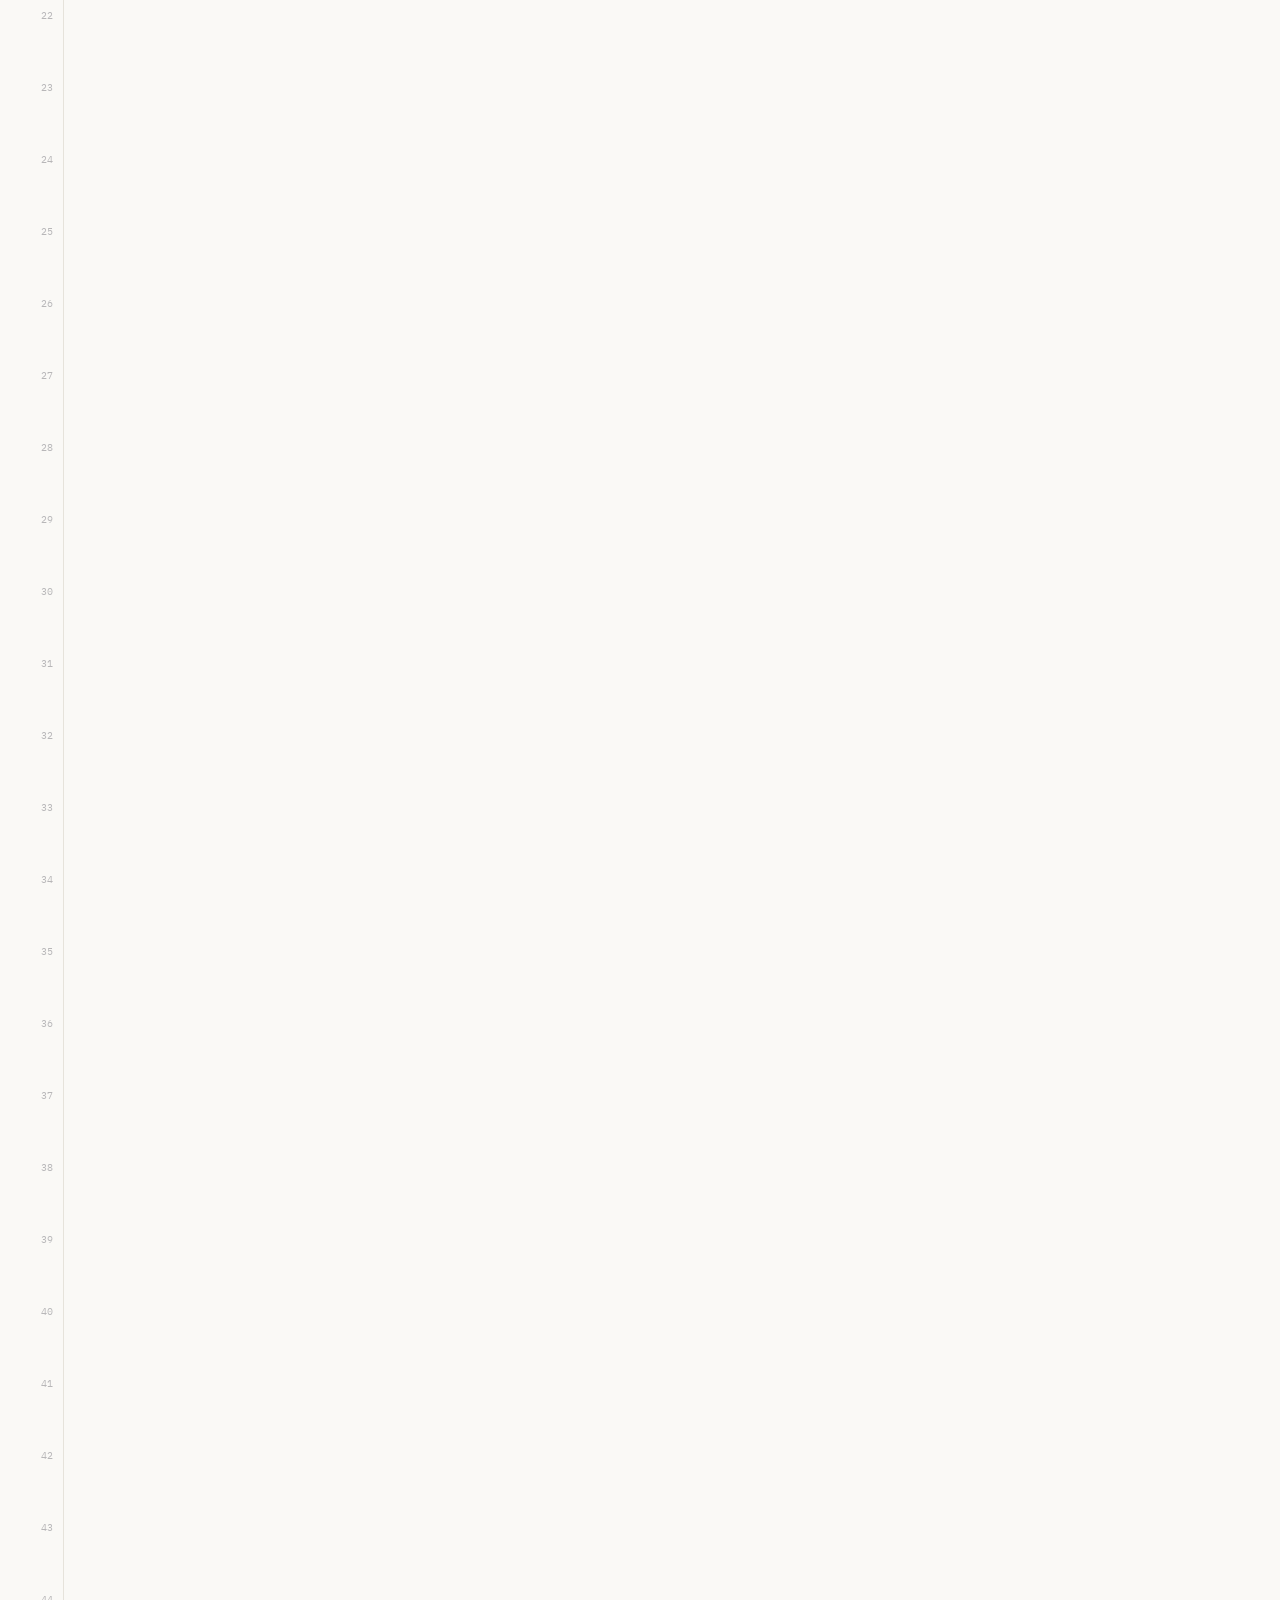
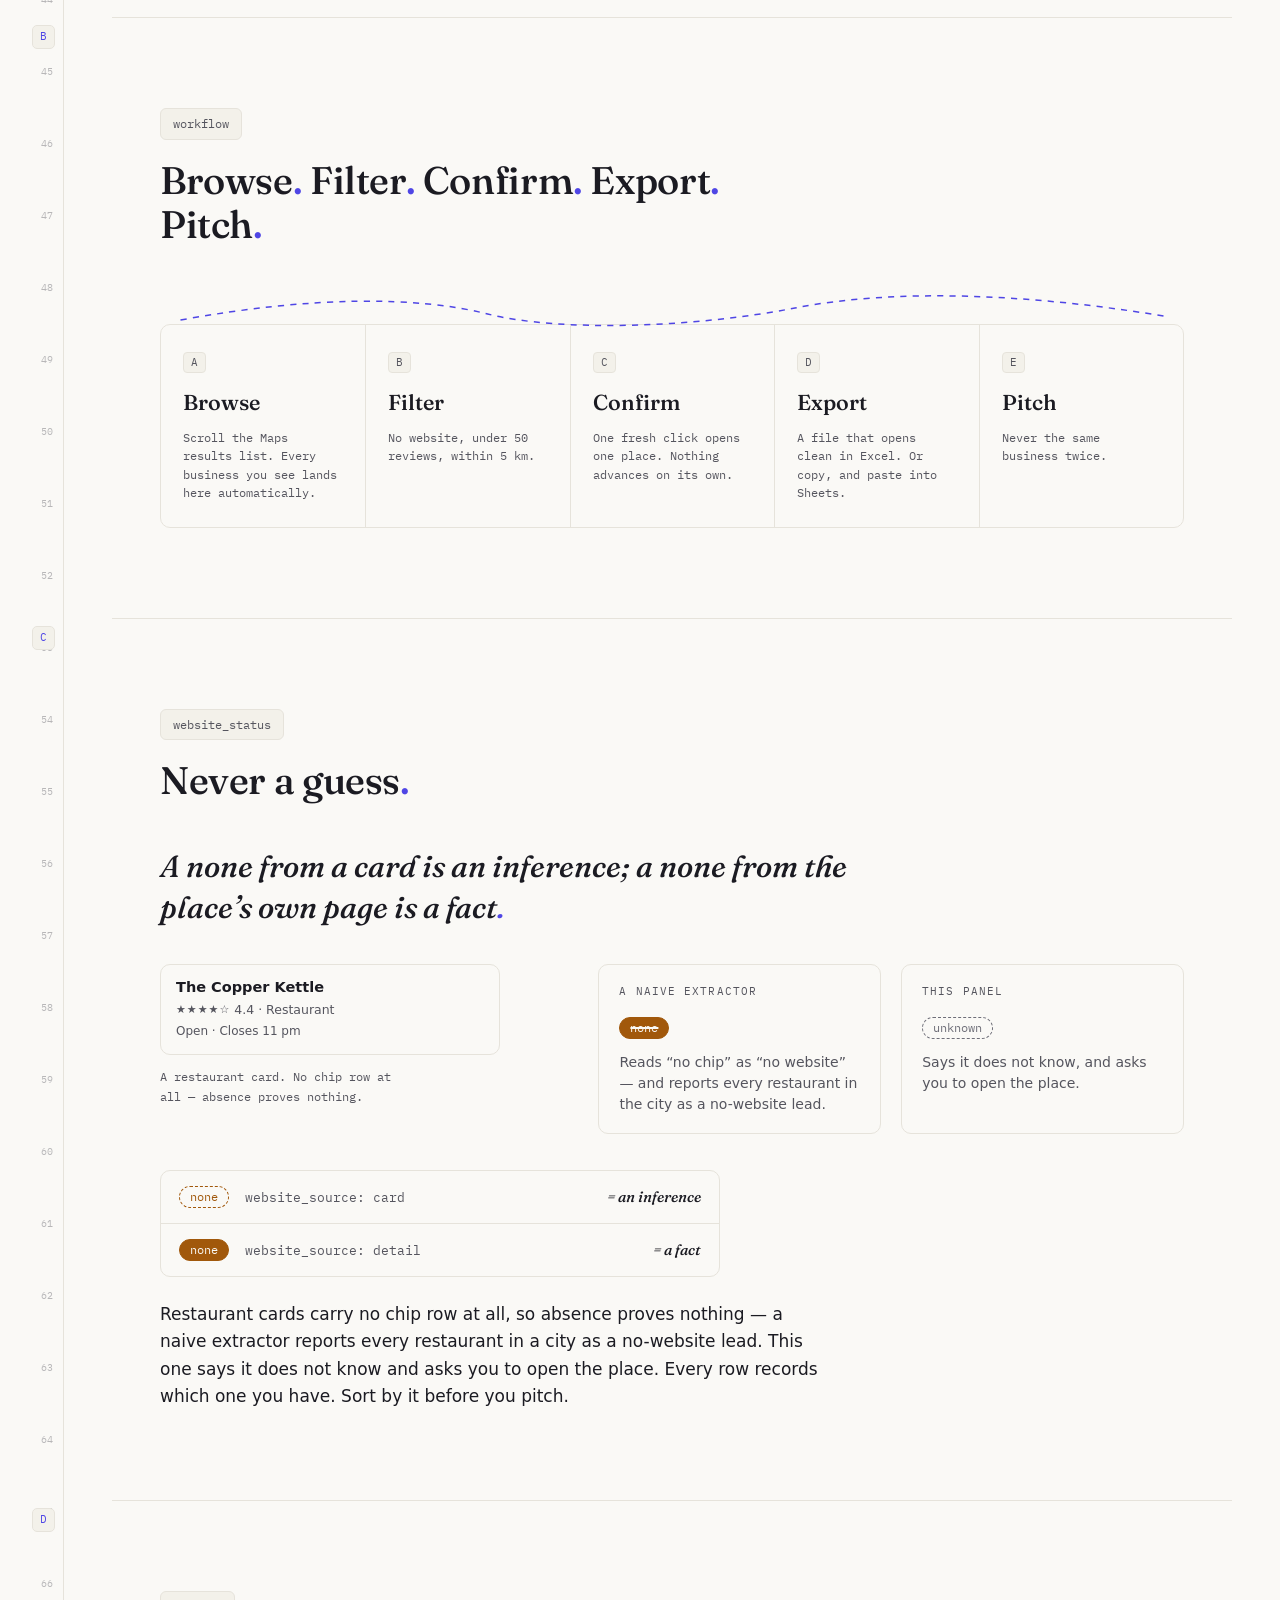
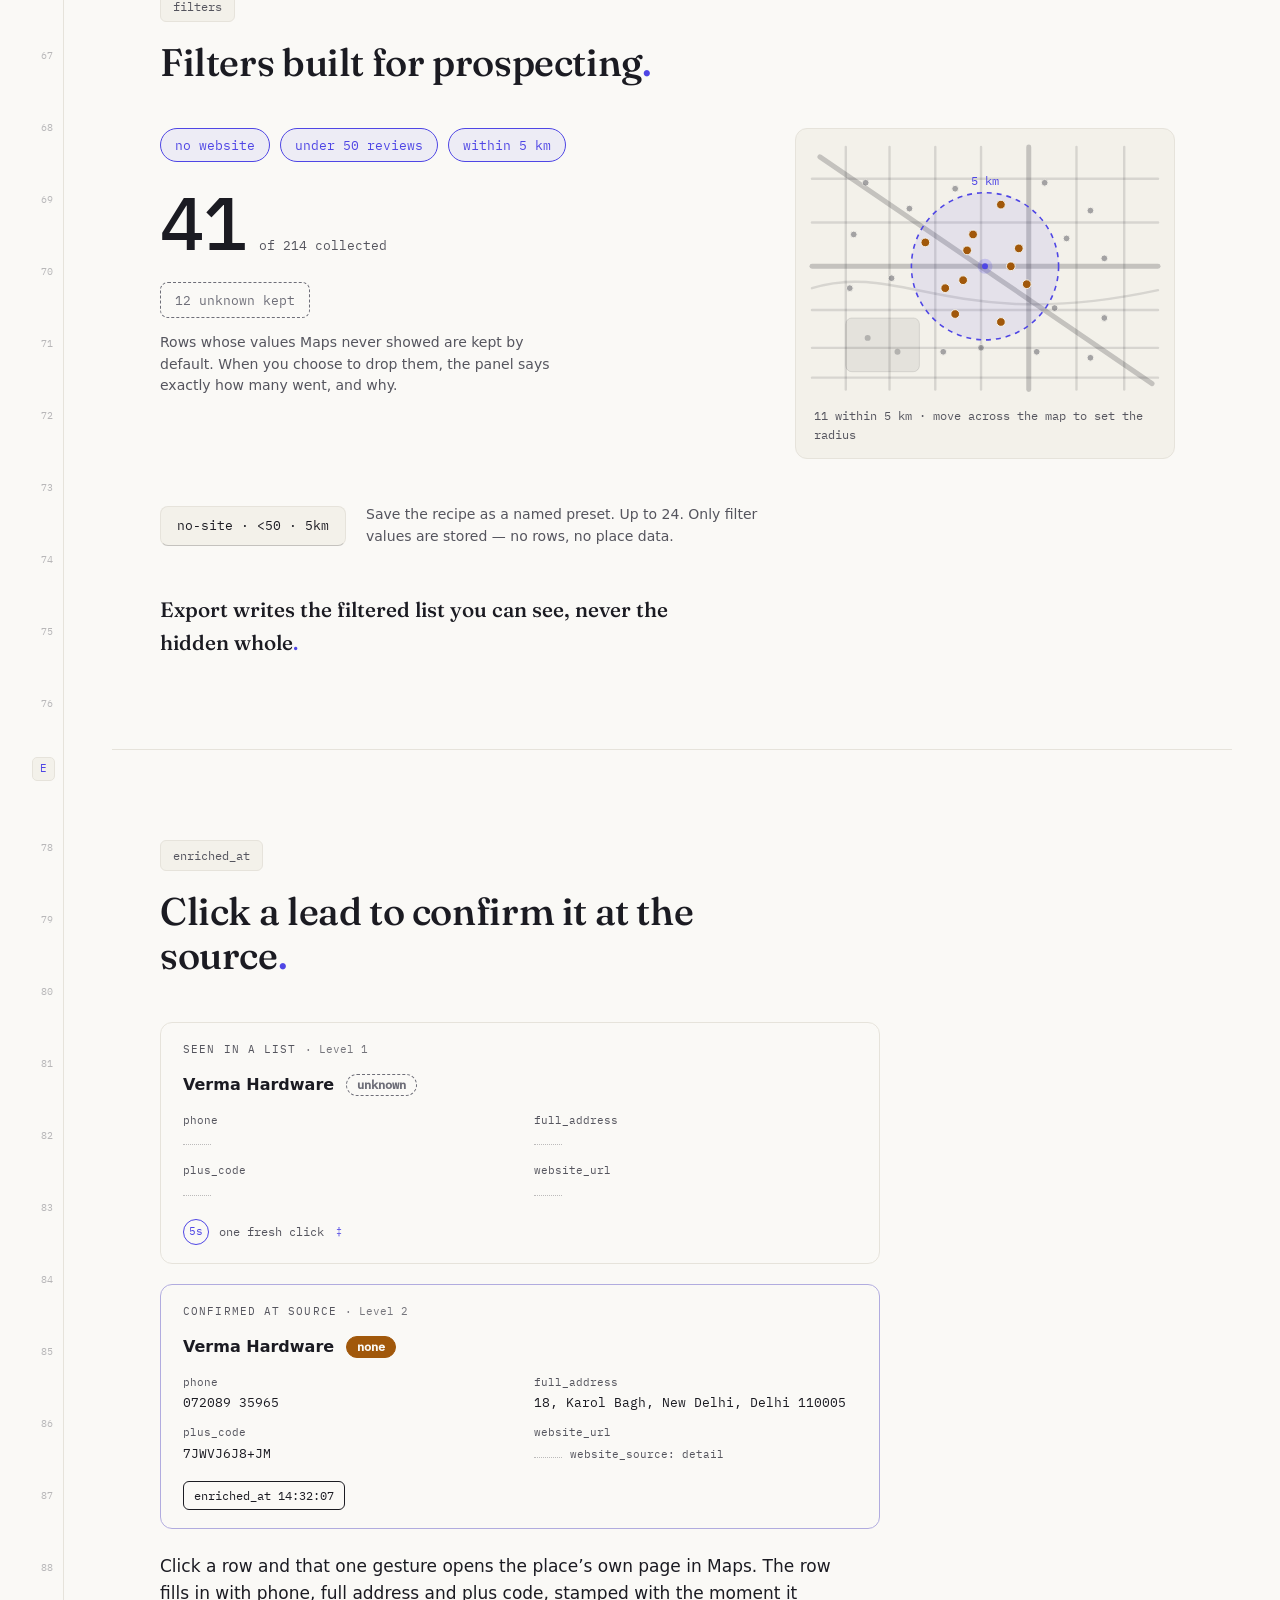
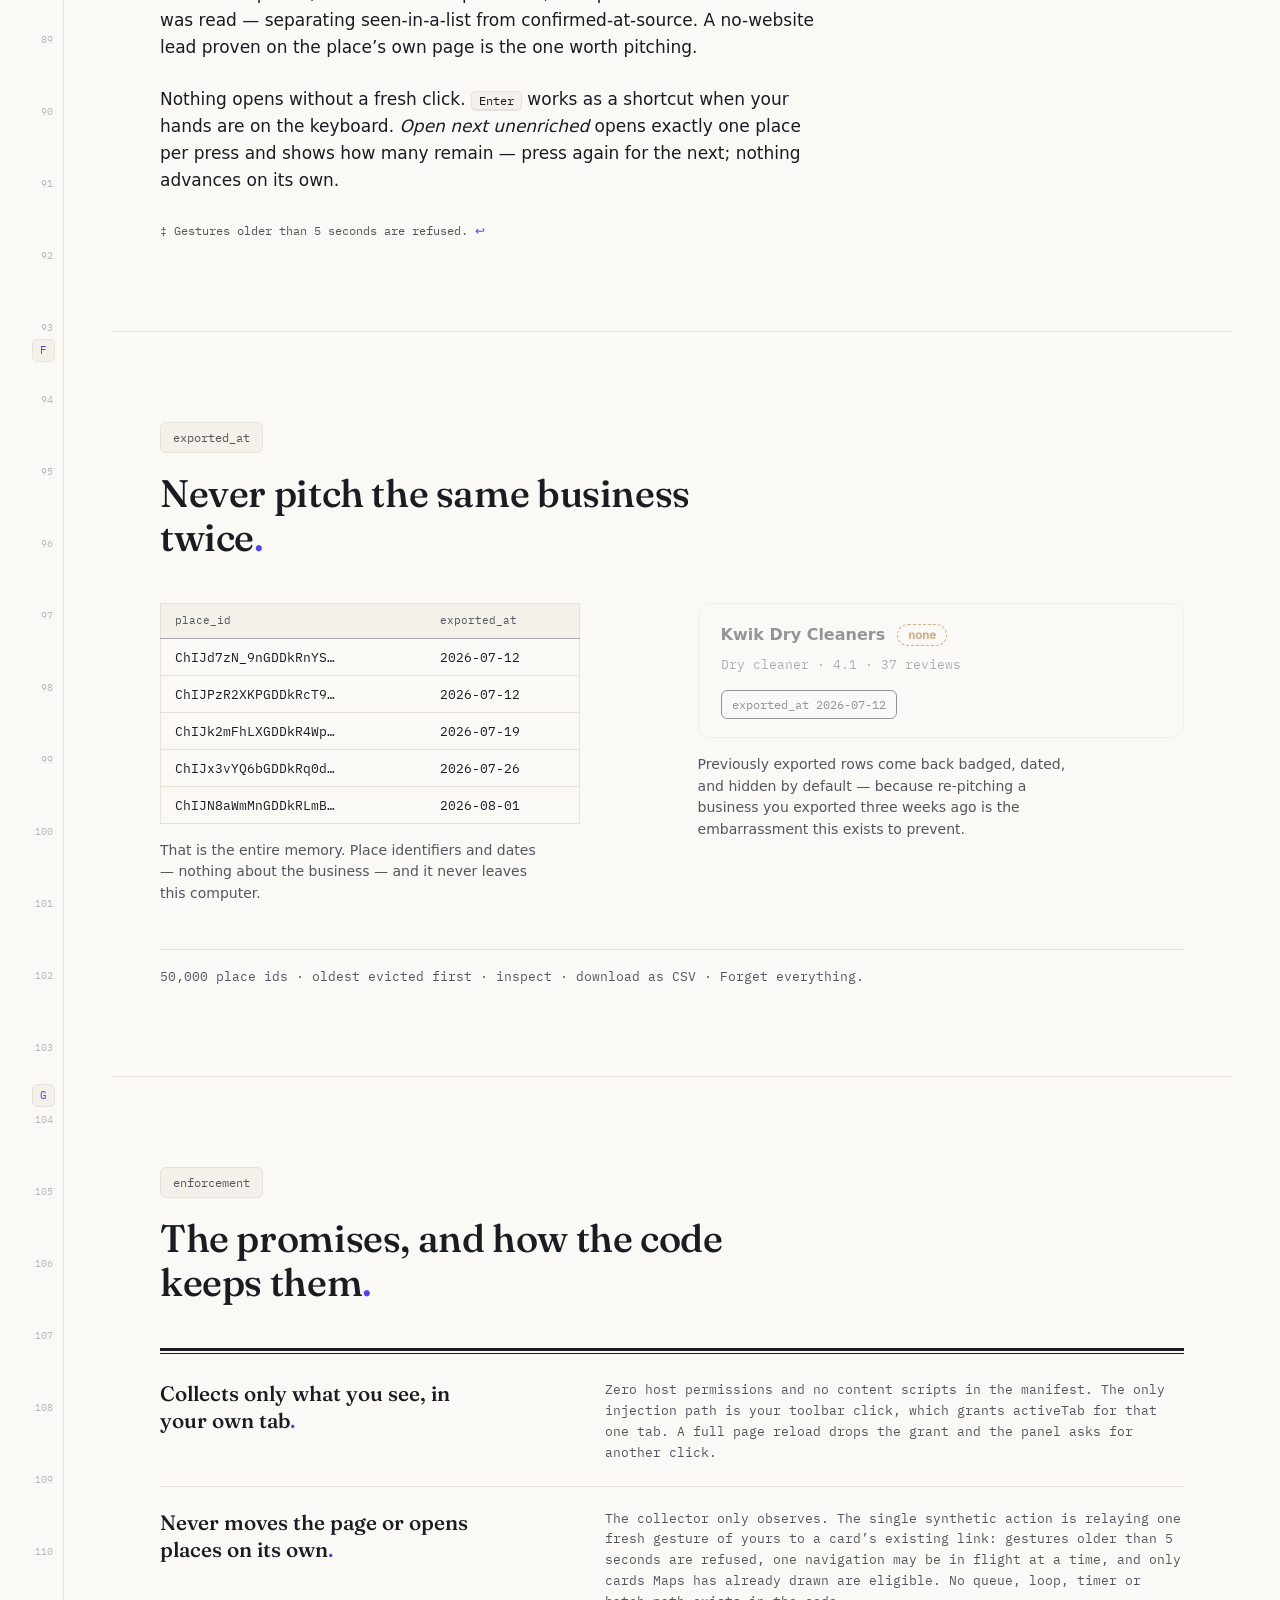
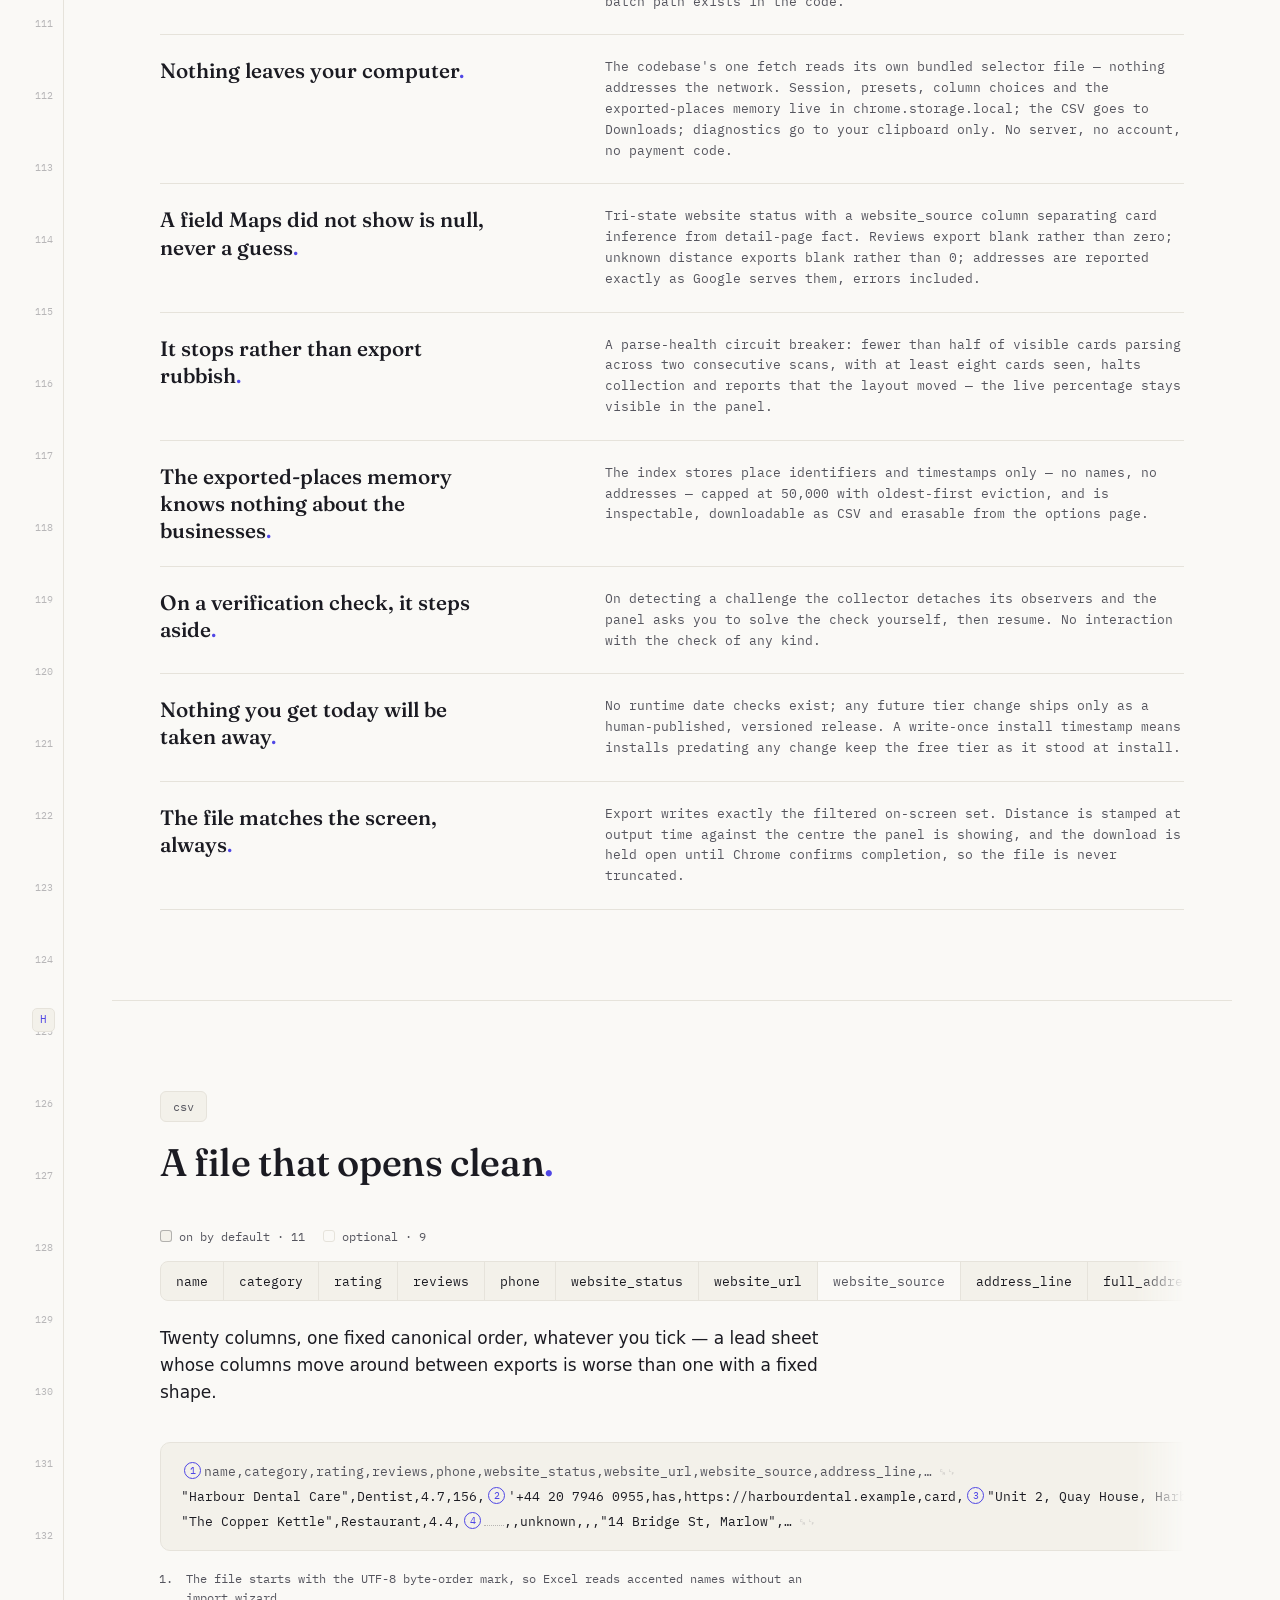
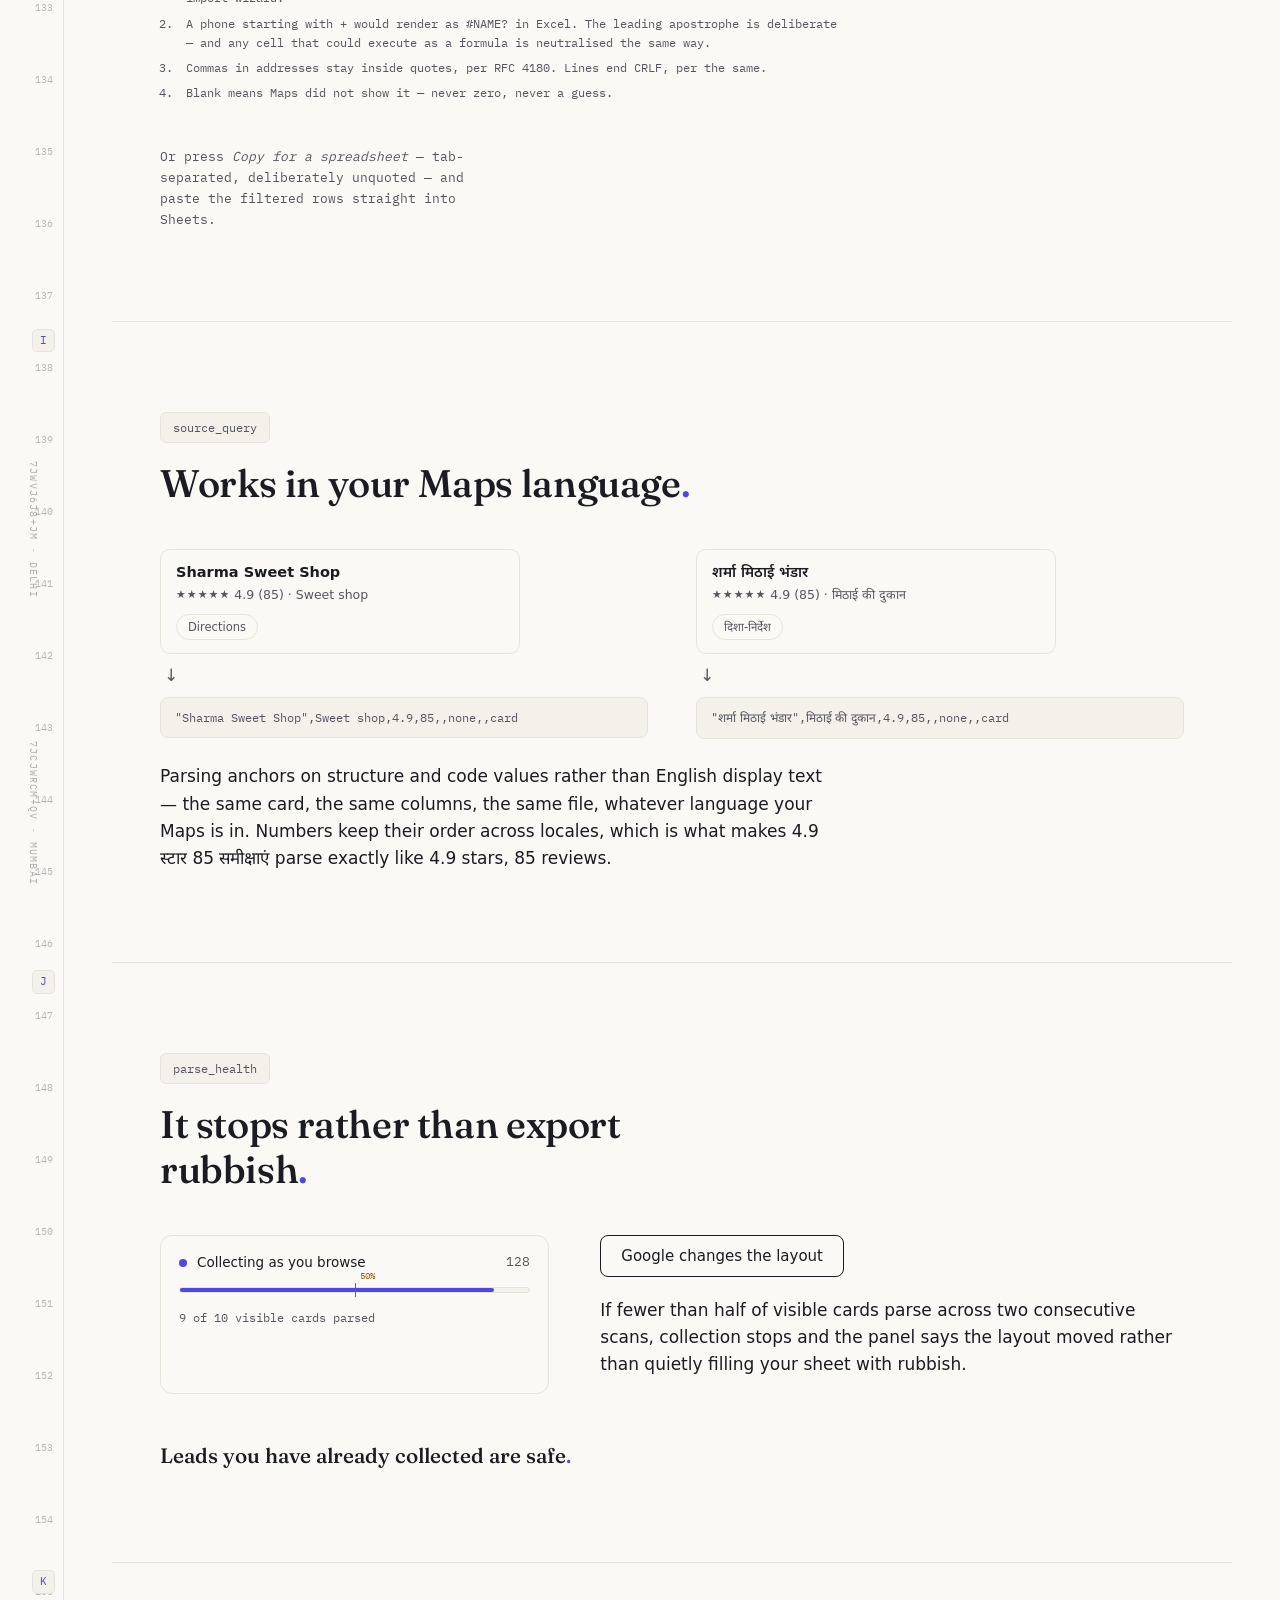
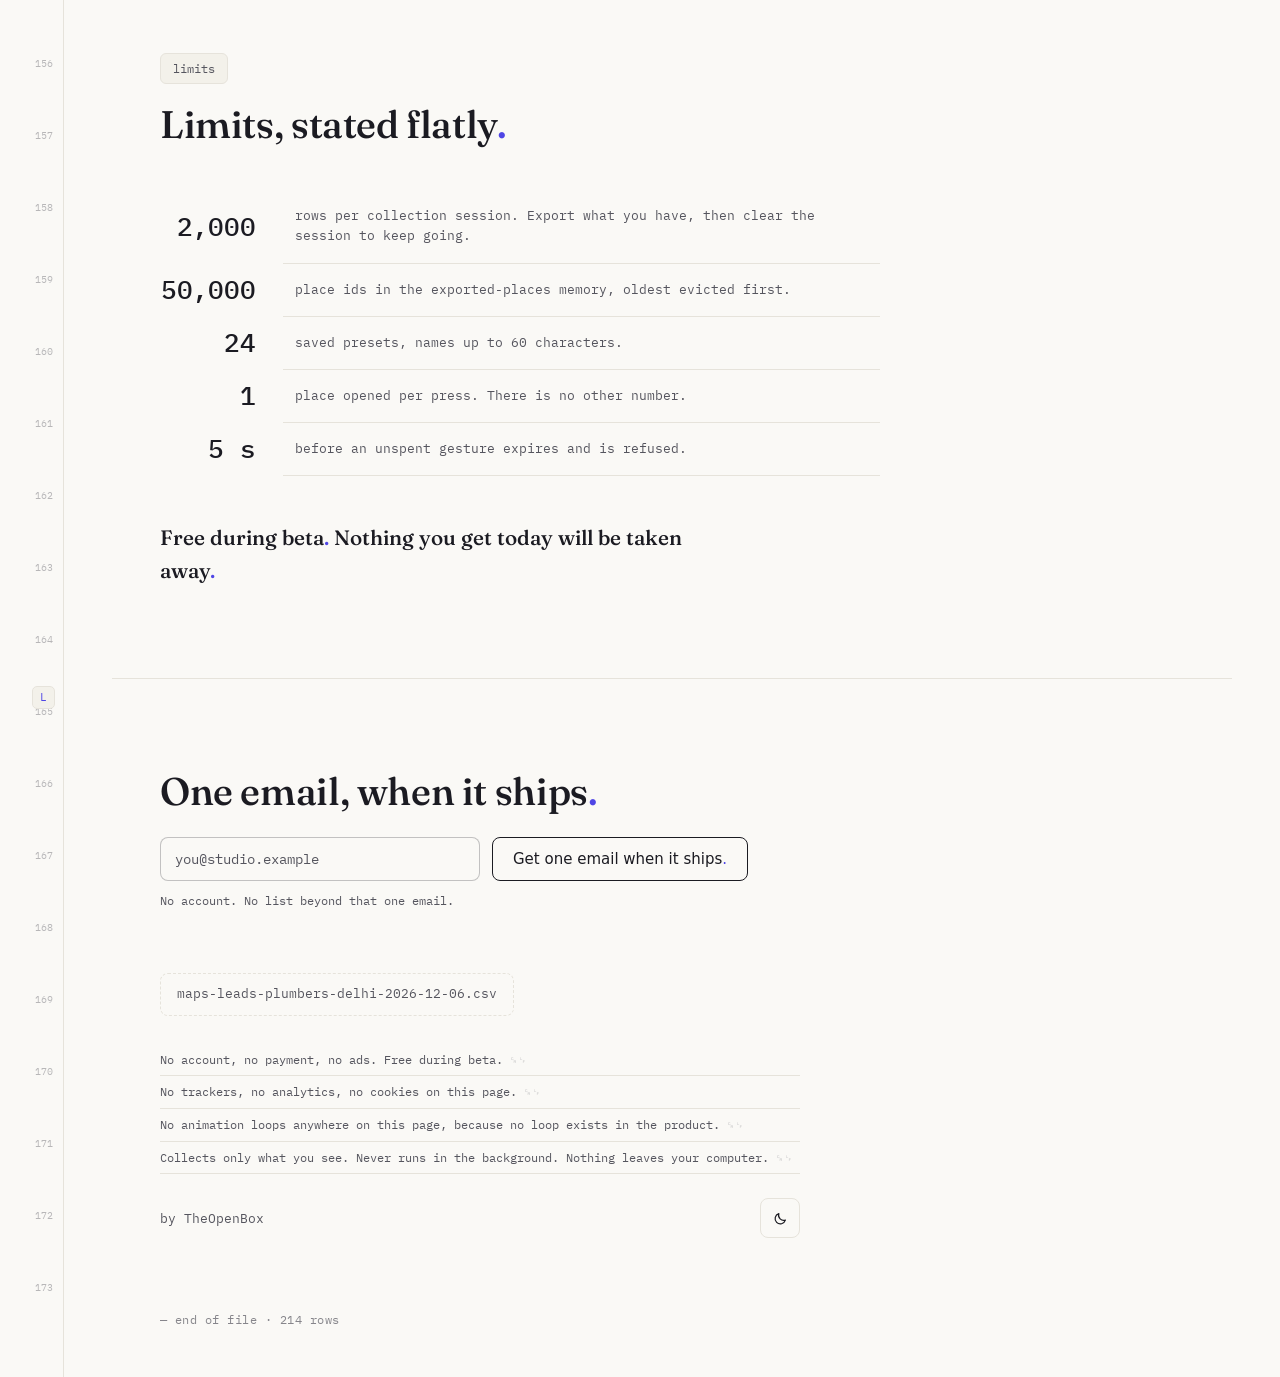
==== commit 7201b80b: "Filters section: replace the abstract dot plot with a real street map The radius filter now reads on" ====
--- a/website/index.html
+++ b/website/index.html
@@ -412,14 +412,93 @@
           </div>
 
           <figure class="radius-plot" id="radiusPlot">
-            <svg viewBox="0 0 320 240" role="img" aria-label="Twenty-four collected places as dots; the ones inside a dashed five-kilometre ring are highlighted">
-              <g class="plot-dots"></g>
+            <svg
+              viewBox="0 0 360 260"
+              role="img"
+              aria-label="A street map with a dashed five-kilometre ring drawn around your search centre. The businesses that fall inside the ring are highlighted; the rest lie beyond five kilometres."
+            >
+              <!-- The street network. Irregular on purpose — a real place, not
+                   graph paper. Colours derive from --ink/--accent so the map
+                   themes itself in light and dark. -->
+              <g class="map-streets">
+                <line class="street" x1="6" y1="40" x2="354" y2="40" />
+                <line class="street" x1="6" y1="84" x2="354" y2="84" />
+                <line class="street" x1="6" y1="172" x2="354" y2="172" />
+                <line class="street" x1="6" y1="210" x2="354" y2="210" />
+                <line class="street" x1="6" y1="240" x2="354" y2="240" />
+                <line class="street" x1="40" y1="8" x2="40" y2="252" />
+                <line class="street" x1="84" y1="8" x2="84" y2="252" />
+                <line class="street" x1="130" y1="8" x2="130" y2="252" />
+                <line class="street" x1="176" y1="8" x2="176" y2="252" />
+                <line class="street" x1="272" y1="8" x2="272" y2="252" />
+                <line class="street" x1="320" y1="8" x2="320" y2="252" />
+                <path class="street" d="M6 150 C 96 122, 150 196, 354 152" fill="none" />
+                <line class="artery" x1="6" y1="128" x2="354" y2="128" />
+                <line class="artery" x1="224" y1="8" x2="224" y2="252" />
+                <line class="artery" x1="14" y1="18" x2="348" y2="246" />
+              </g>
+
+              <g class="map-park-g">
+                <rect class="map-park" x="40" y="180" width="74" height="54" rx="6" />
+                <circle class="map-tree" cx="62" cy="200" r="3" />
+                <circle class="map-tree" cx="92" cy="214" r="3" />
+              </g>
+
+              <!-- Soft disc showing the area inside the radius. Under the pins. -->
+              <circle class="ring-fill" id="ringFill" cx="180" cy="128" r="74" />
+
+              <!-- Collected businesses. .in = inside the current radius. -->
+              <g class="plot-pins" id="plotPins">
+                <circle class="pin-dot in" cx="196" cy="66" r="3.4" />
+                <circle class="pin-dot in" cx="120" cy="104" r="3.4" />
+                <circle class="pin-dot in" cx="168" cy="96" r="3.4" />
+                <circle class="pin-dot in" cx="214" cy="110" r="3.4" />
+                <circle class="pin-dot in" cx="140" cy="150" r="3.4" />
+                <circle class="pin-dot in" cx="158" cy="142" r="3.4" />
+                <circle class="pin-dot in" cx="222" cy="146" r="3.4" />
+                <circle class="pin-dot in" cx="150" cy="176" r="3.4" />
+                <circle class="pin-dot in" cx="196" cy="184" r="3.4" />
+                <circle class="pin-dot in" cx="206" cy="128" r="3.4" />
+                <circle class="pin-dot in" cx="162" cy="112" r="3.4" />
+                <circle class="pin-dot" cx="60" cy="44" r="3.4" />
+                <circle class="pin-dot" cx="104" cy="70" r="3.4" />
+                <circle class="pin-dot" cx="150" cy="50" r="3.4" />
+                <circle class="pin-dot" cx="240" cy="44" r="3.4" />
+                <circle class="pin-dot" cx="286" cy="72" r="3.4" />
+                <circle class="pin-dot" cx="48" cy="96" r="3.4" />
+                <circle class="pin-dot" cx="262" cy="100" r="3.4" />
+                <circle class="pin-dot" cx="300" cy="120" r="3.4" />
+                <circle class="pin-dot" cx="86" cy="140" r="3.4" />
+                <circle class="pin-dot" cx="250" cy="170" r="3.4" />
+                <circle class="pin-dot" cx="300" cy="180" r="3.4" />
+                <circle class="pin-dot" cx="138" cy="214" r="3.4" />
+                <circle class="pin-dot" cx="176" cy="210" r="3.4" />
+                <circle class="pin-dot" cx="232" cy="214" r="3.4" />
+                <circle class="pin-dot" cx="286" cy="220" r="3.4" />
+                <circle class="pin-dot" cx="44" cy="150" r="3.4" />
+              </g>
+
               <g class="plot-ring">
-                <circle class="ring-circle" cx="160" cy="120" r="78" fill="none" stroke-dasharray="5 5" />
-                <text class="ring-label mono" x="160" y="34" text-anchor="middle">5 km</text>
+                <circle
+                  class="ring-circle"
+                  id="ringCircle"
+                  cx="180"
+                  cy="128"
+                  r="74"
+                  fill="none"
+                  stroke-dasharray="5 5"
+                />
+                <text class="ring-label mono" id="ringLabel" x="180" y="46" text-anchor="middle">5 km</text>
+                <g class="centre-mark">
+                  <circle class="centre-halo" cx="180" cy="128" r="7.5" />
+                  <circle class="centre-dot" cx="180" cy="128" r="3" />
+                </g>
               </g>
             </svg>
-            <figcaption class="mono"><span id="ringCount">9</span> inside the ring</figcaption>
+            <figcaption class="mono">
+              <span id="ringCount">11</span> within <span id="ringKm">5</span> km
+              <span class="plot-hint"> · move across the map to set the radius</span>
+            </figcaption>
           </figure>
         </div>
 
--- a/website/styles.css
+++ b/website/styles.css
@@ -1148,25 +1148,84 @@
   height: auto;
 }
 
-.plot-dots circle {
-  fill: var(--ink-muted);
-  opacity: 0.45;
-  transition: fill 150ms ease-out, opacity 150ms ease-out;
-}
-
-.plot-dots circle.in {
-  fill: var(--amber);
-  opacity: 1;
+.radius-plot.interactive {
+  cursor: crosshair;
+}
+
+/* The street network. Every colour derives from --ink/--accent, so the map
+   re-inks itself in dark mode with the rest of the page. */
+.street {
+  stroke: color-mix(in srgb, var(--ink) 13%, transparent);
+  stroke-width: 2.4;
+  stroke-linecap: round;
+  fill: none;
+}
+
+.artery {
+  stroke: color-mix(in srgb, var(--ink) 22%, transparent);
+  stroke-width: 5;
+  stroke-linecap: round;
+}
+
+.map-park {
+  fill: color-mix(in srgb, var(--ink) 7%, transparent);
+  stroke: color-mix(in srgb, var(--ink) 11%, transparent);
+  stroke-width: 1;
+}
+
+.map-tree {
+  fill: color-mix(in srgb, var(--ink) 24%, transparent);
+}
+
+/* The radius, its filled area, and the search centre. */
+.ring-fill {
+  fill: color-mix(in srgb, var(--accent) 9%, transparent);
+  stroke: none;
 }
 
 .ring-circle {
   stroke: var(--accent);
-  stroke-width: 1.5;
+  stroke-width: 1.6;
 }
 
 .ring-label {
   font-size: 12px;
   fill: var(--accent);
+}
+
+.centre-halo {
+  fill: color-mix(in srgb, var(--accent) 20%, transparent);
+}
+
+.centre-dot {
+  fill: var(--accent);
+}
+
+/* Collected businesses. Inside the ring they light amber — the prospects
+   the radius keeps; outside, muted and dropped. A paper-coloured halo lifts
+   each pin off the roads it sits on. */
+.pin-dot {
+  fill: var(--ink-muted);
+  opacity: 0.5;
+  stroke: var(--paper-raised);
+  stroke-width: 1;
+  transition: fill 150ms ease-out, opacity 150ms ease-out, r 150ms ease-out;
+}
+
+.pin-dot.in {
+  fill: var(--amber);
+  opacity: 1;
+  r: 4.4;
+}
+
+.plot-hint {
+  display: none;
+}
+
+@media (pointer: fine) {
+  .plot-hint {
+    display: inline;
+  }
 }
 
 .radius-plot figcaption {
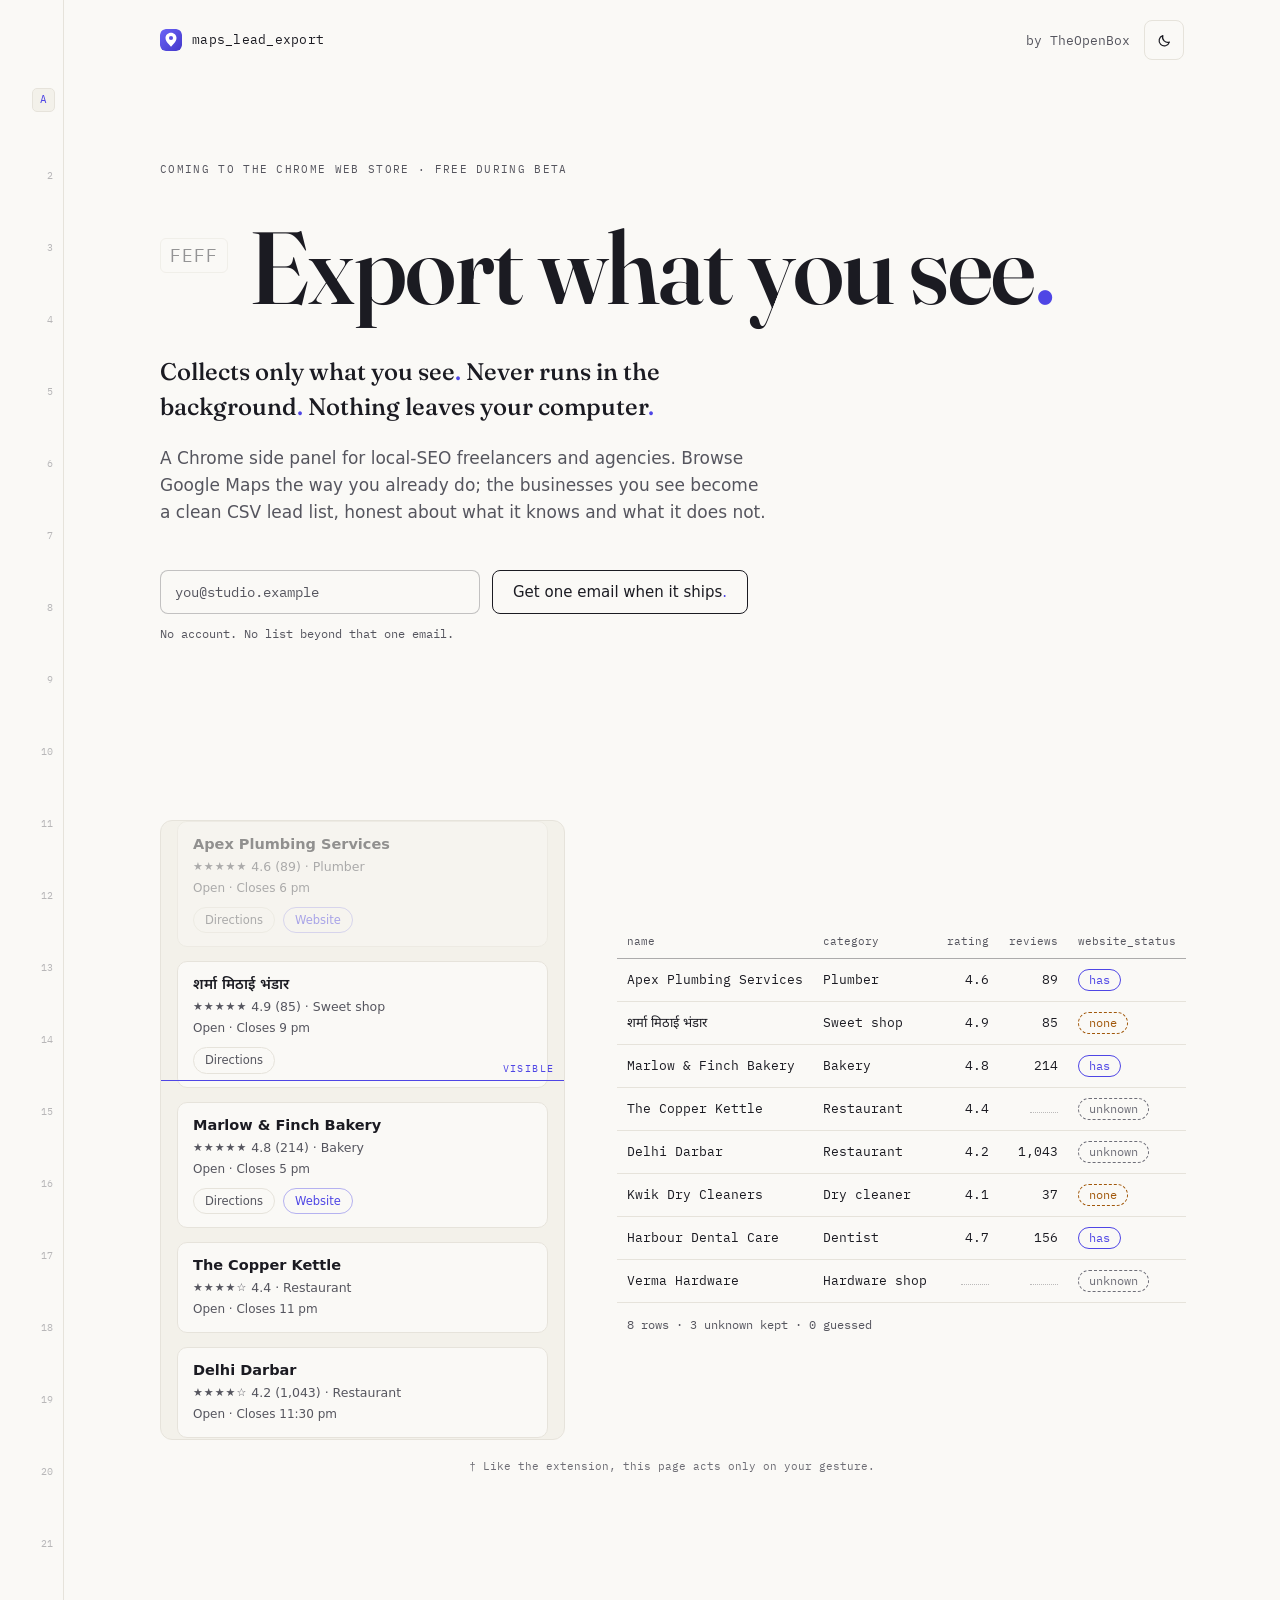
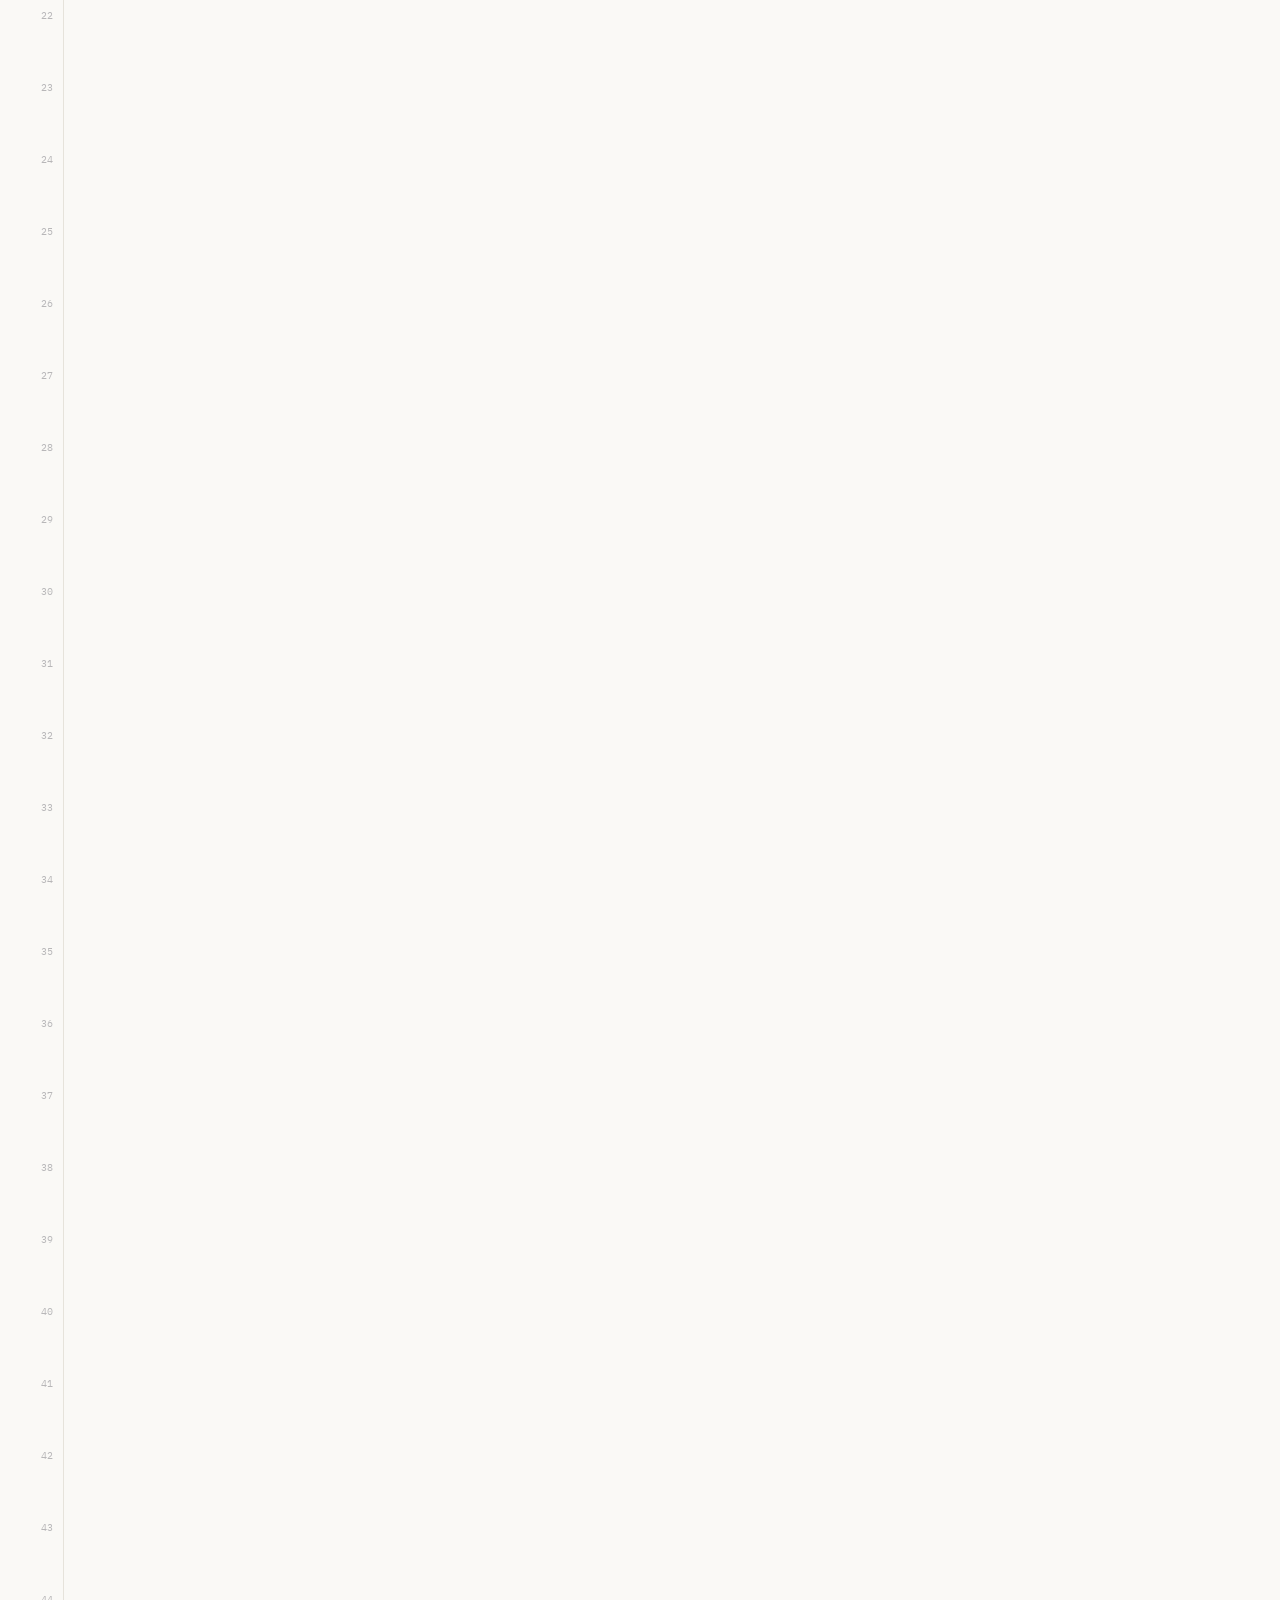
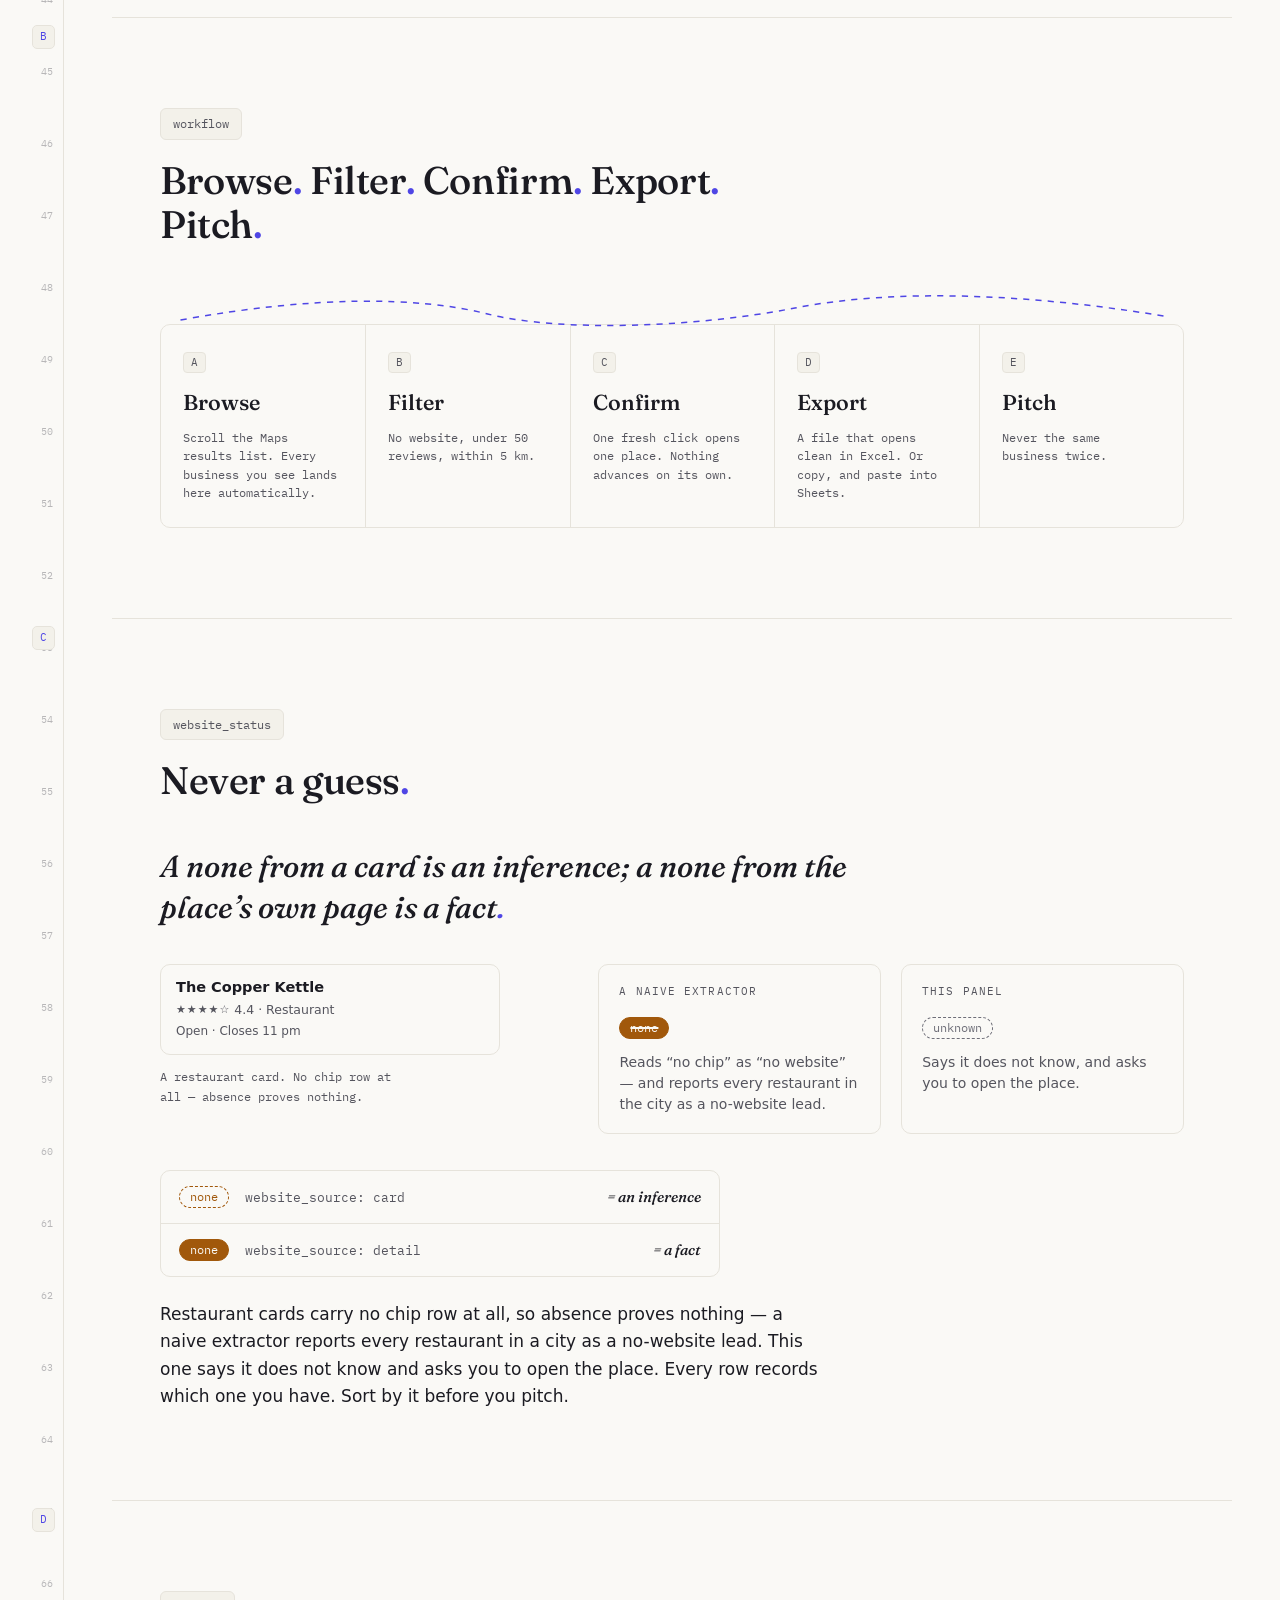
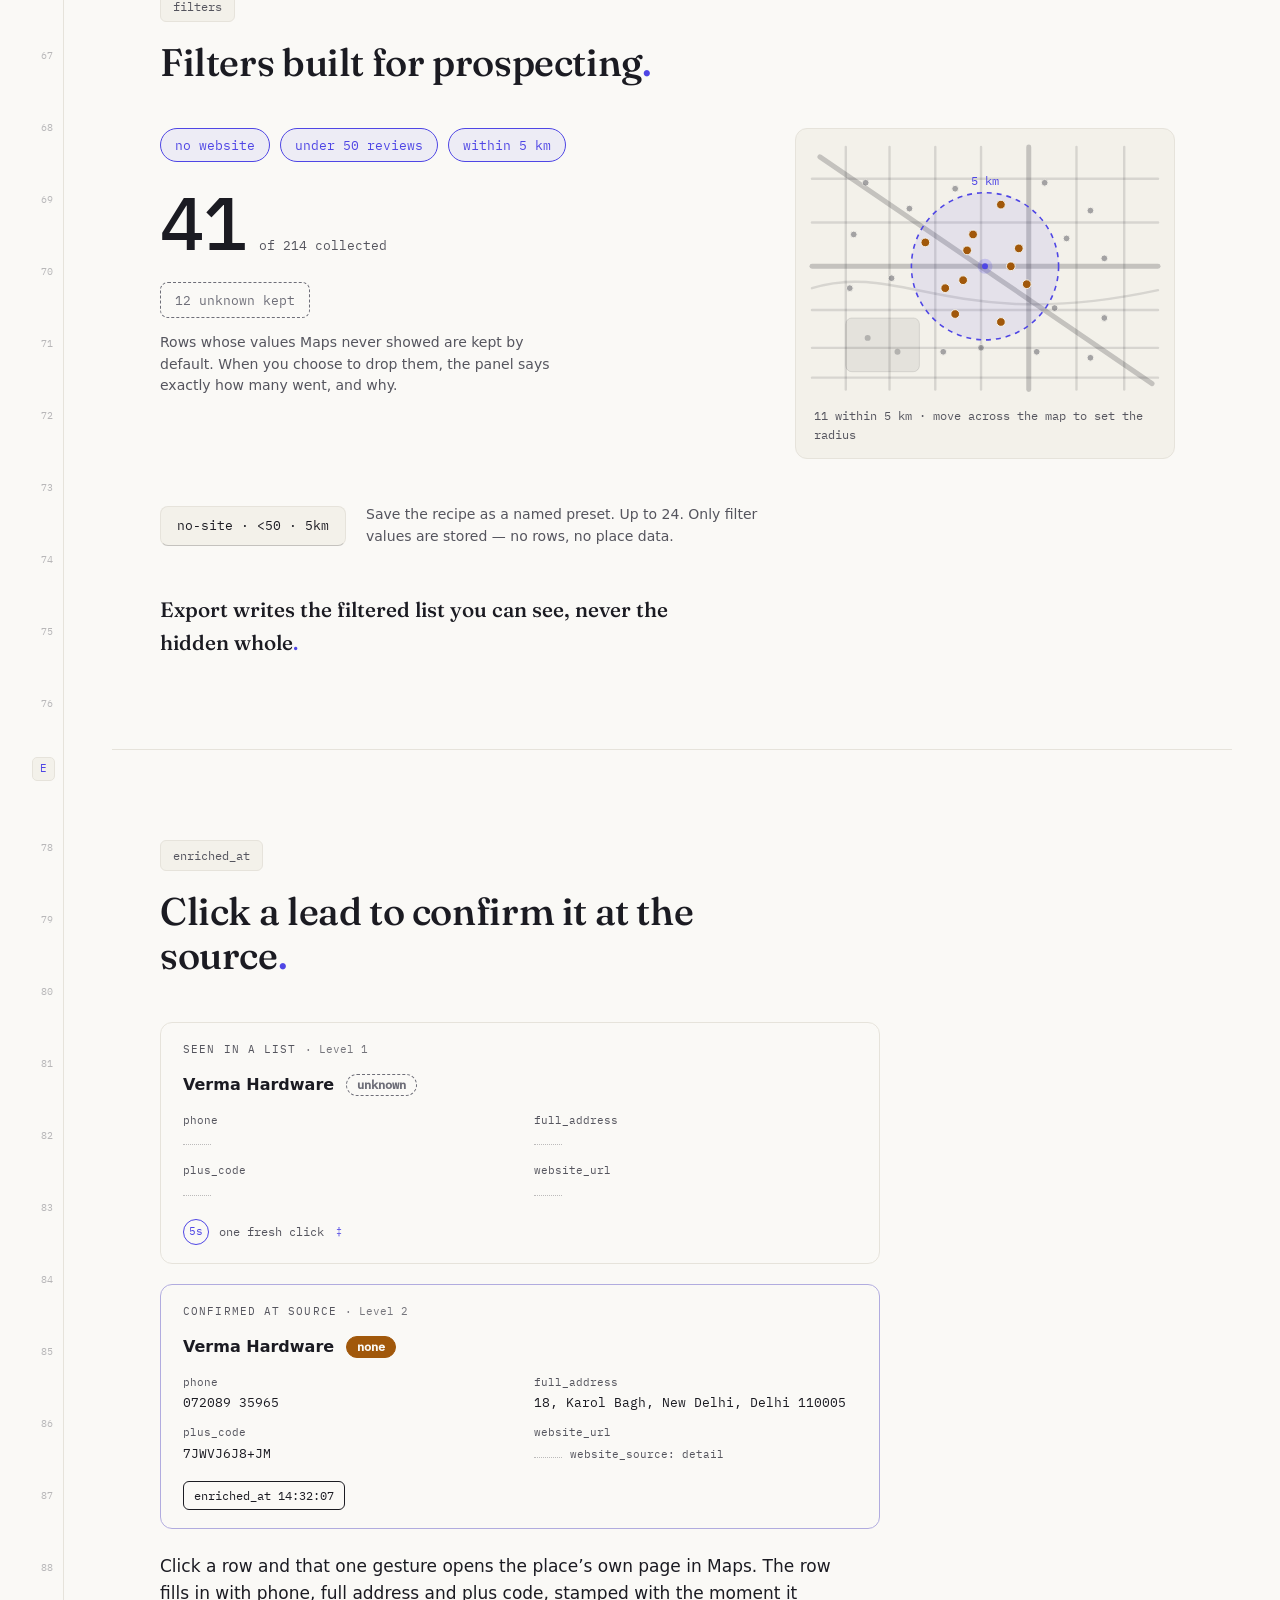
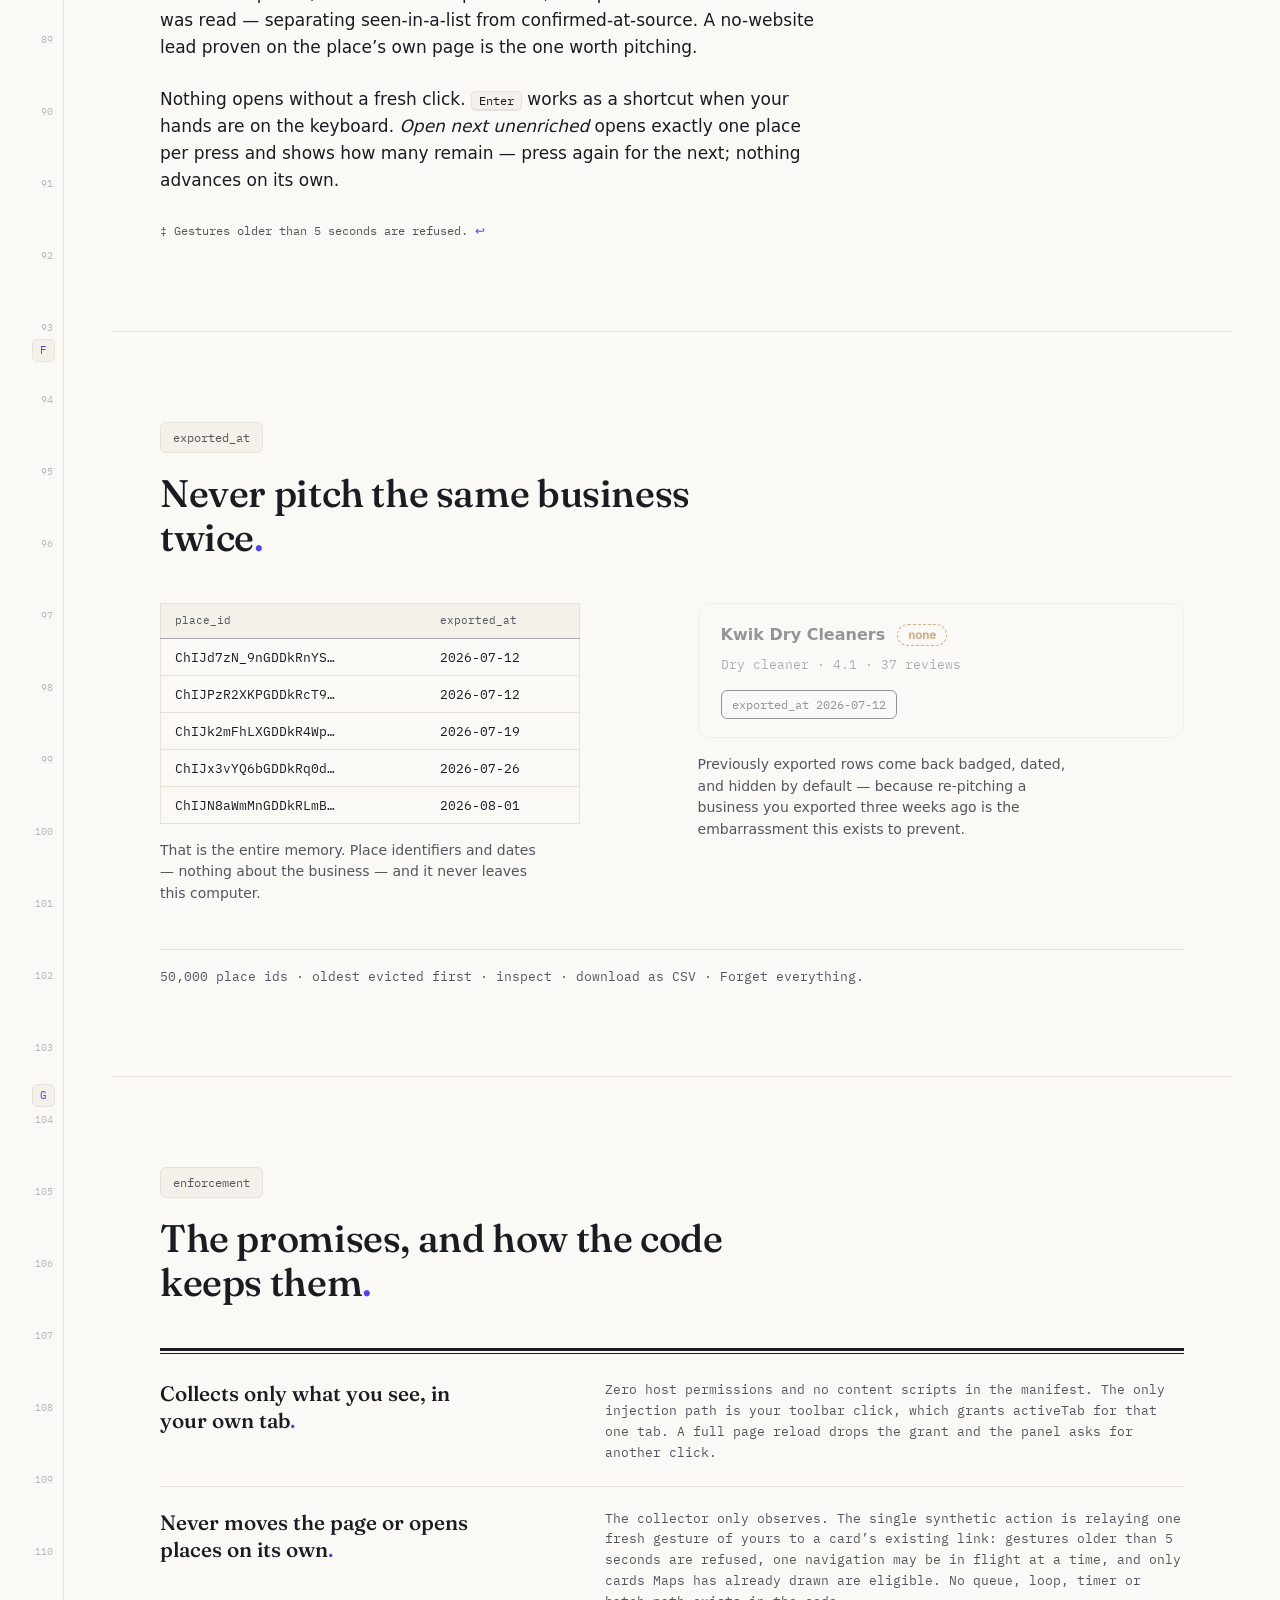
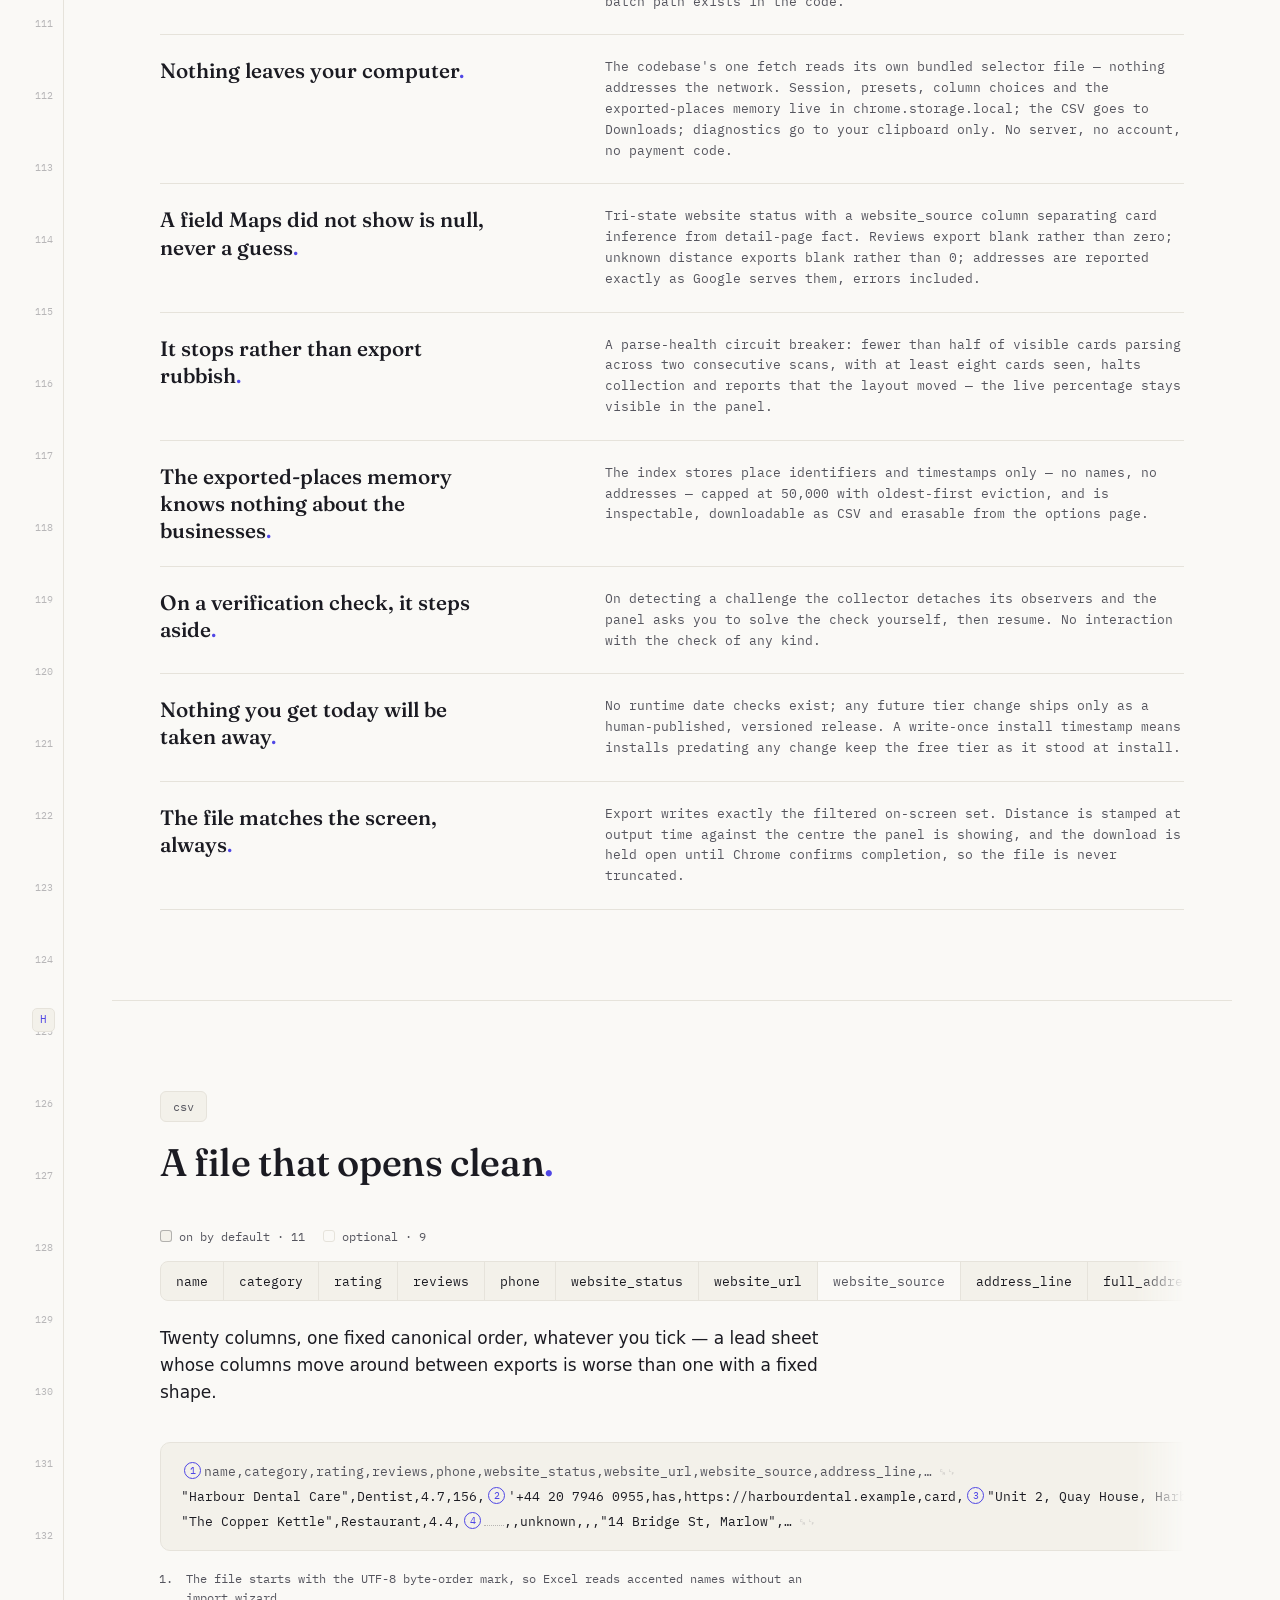
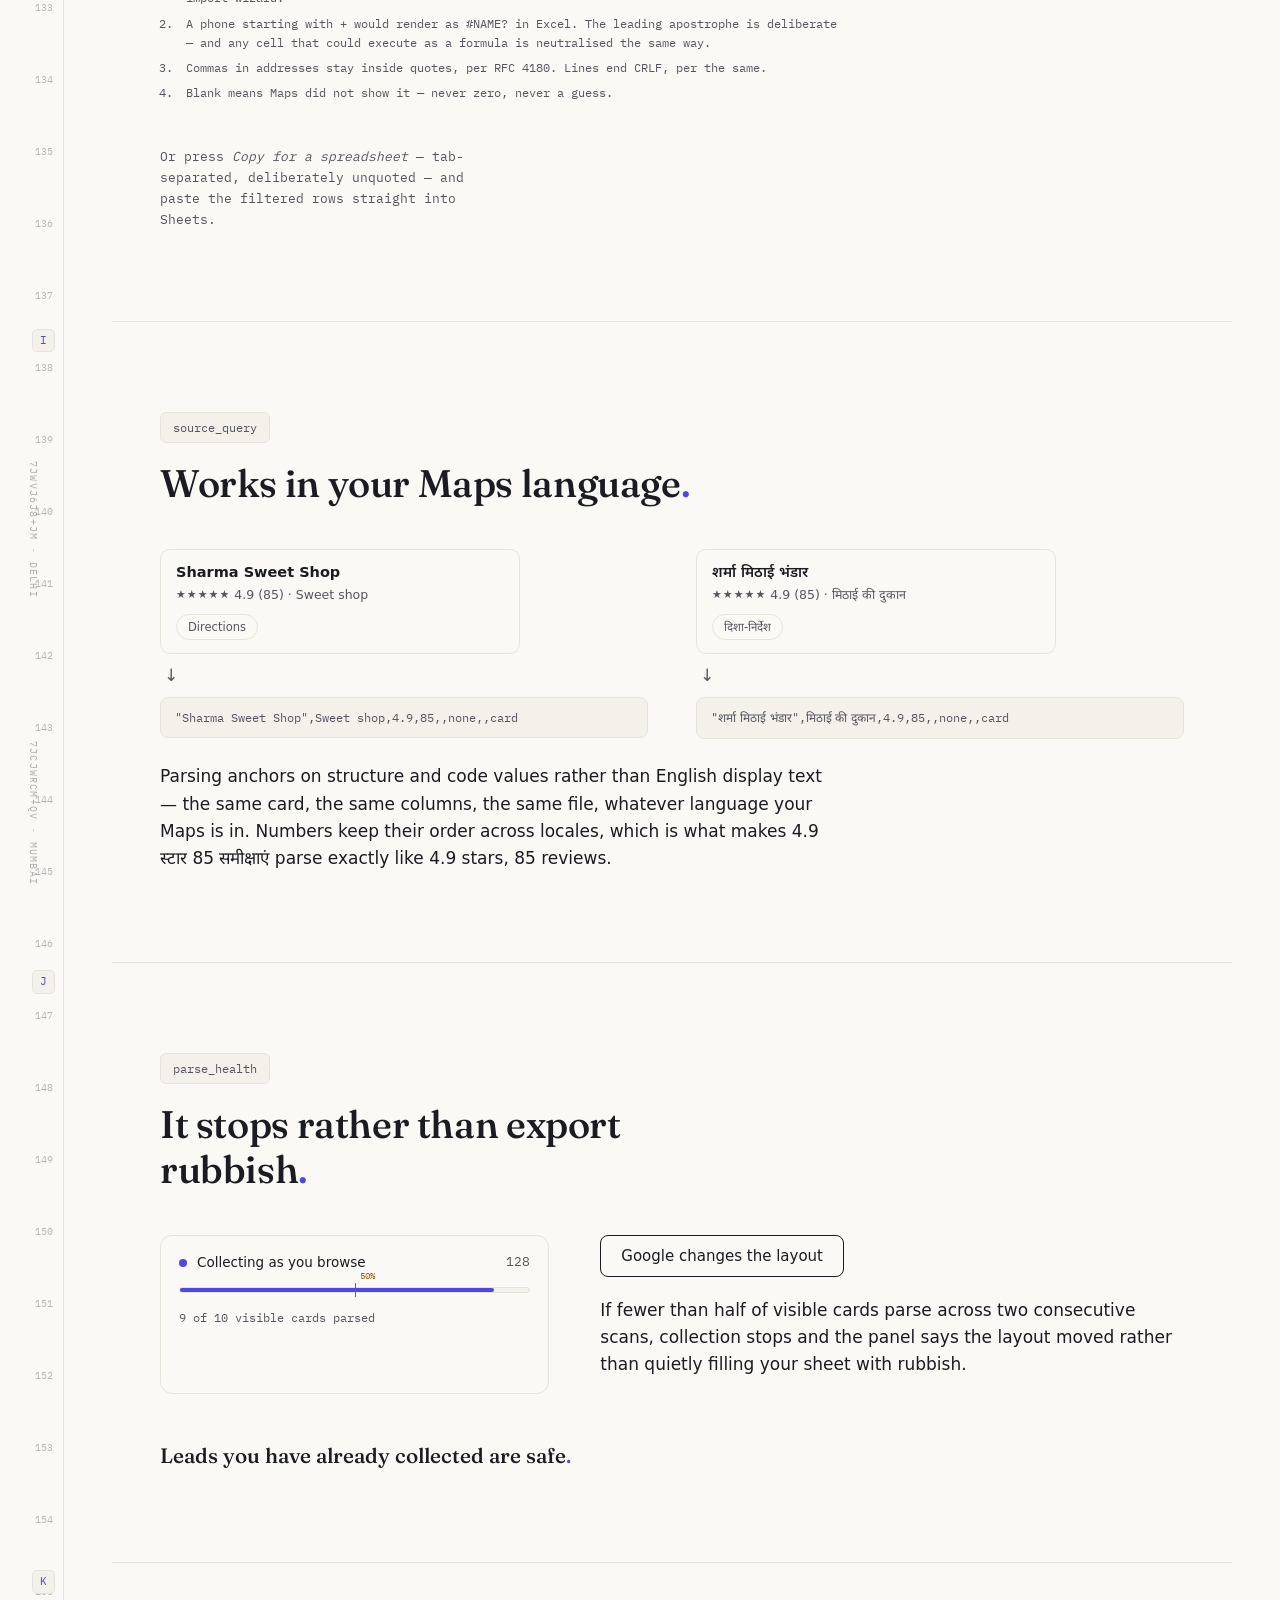
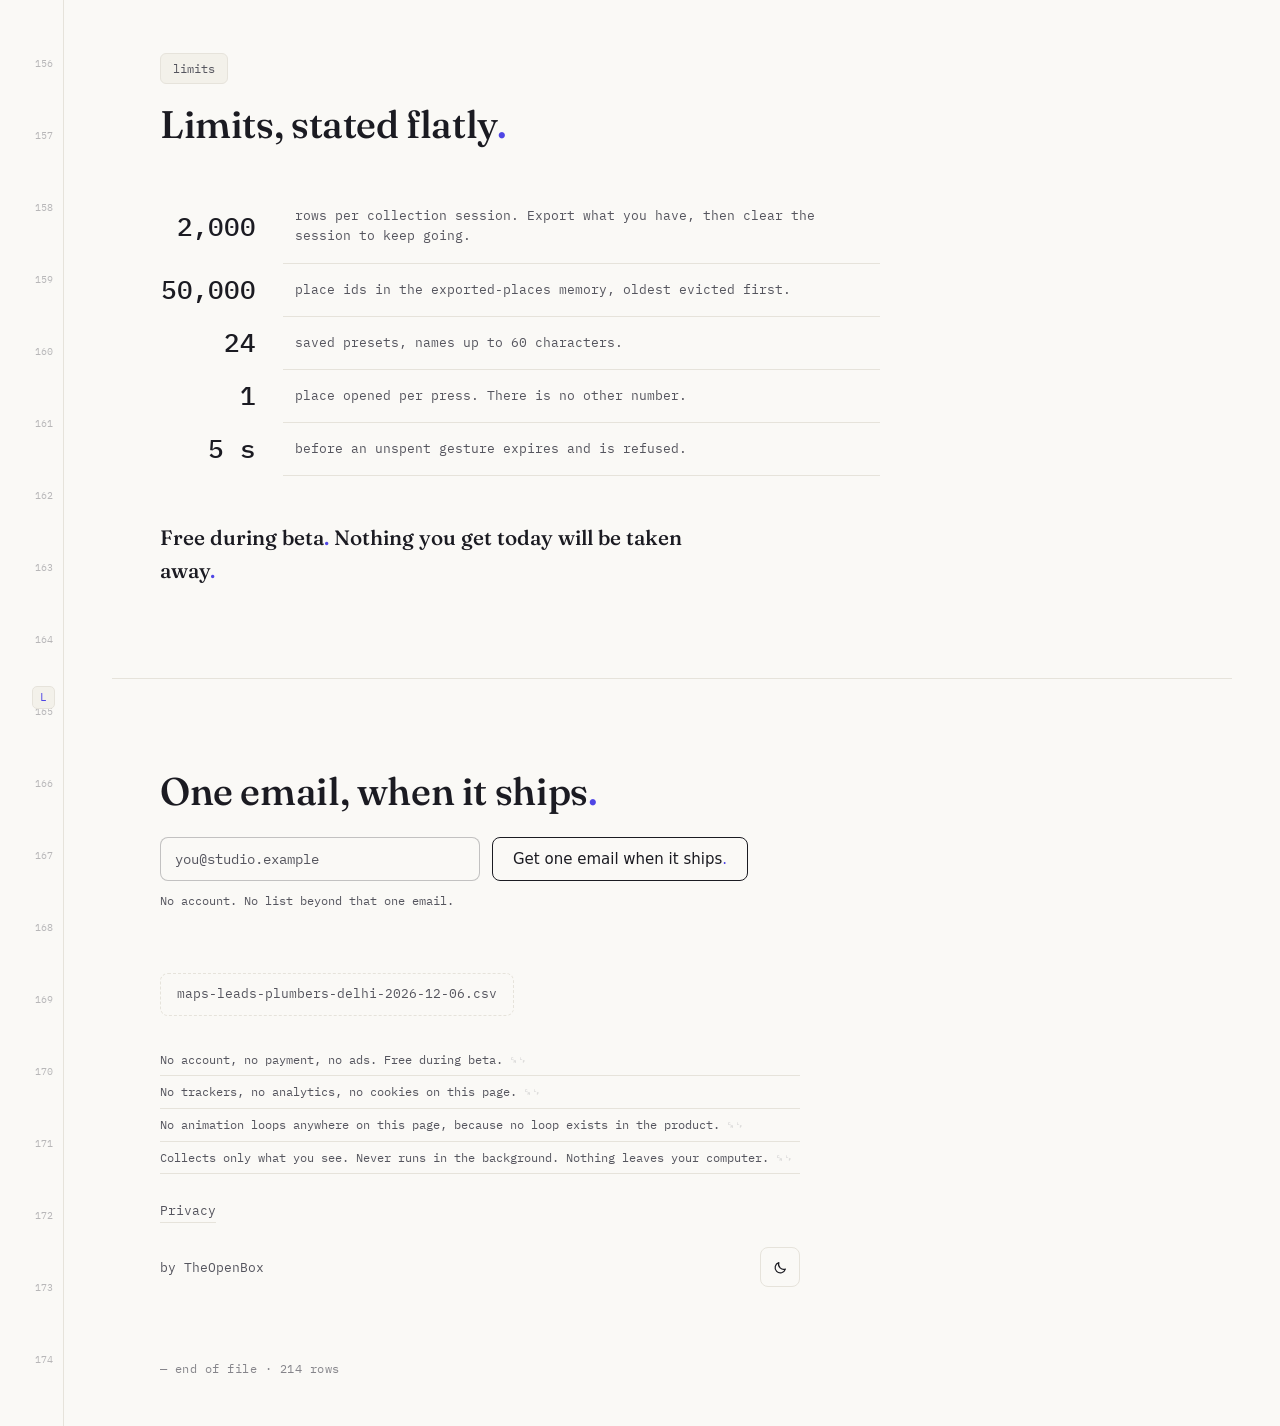
==== commit 12a94a4e: "Add the extension's privacy policy at /privacy The Chrome Web Store listing needs a privacy policy U" ====
--- a/website/index.html
+++ b/website/index.html
@@ -905,6 +905,10 @@
           <li>Collects only what you see. Never runs in the background. Nothing leaves your computer.<span class="crlf" aria-hidden="true">␍␊</span></li>
         </ul>
 
+        <nav class="footer-nav mono" aria-label="Site">
+          <a href="/privacy">Privacy</a>
+        </nav>
+
         <div class="footer-foot">
           <p class="mono muted">by TheOpenBox</p>
           <button class="theme-toggle" type="button" data-theme-toggle aria-label="Switch between light and dark">
--- a/website/styles.css
+++ b/website/styles.css
@@ -1884,6 +1884,120 @@
   letter-spacing: 0.04em;
 }
 
+/* ---------------------------------------------------------- privacy page */
+
+.doc-head {
+  border-top: none;
+  padding-top: clamp(36px, 7vh, 72px);
+}
+
+.doc-title {
+  max-width: 18ch;
+}
+
+.updated {
+  font-size: 12px;
+  color: var(--ink-muted);
+  margin-top: 16px;
+}
+
+.doc-lede {
+  font-family: 'Fraunces', Georgia, serif;
+  font-weight: 500;
+  font-size: clamp(1.1rem, 2.3vw, 1.45rem);
+  line-height: 1.5;
+  max-width: 46ch;
+  margin-top: clamp(20px, 4vh, 34px);
+}
+
+/* Ledger-tick bullets: small indigo squares, echoing the site's chips. */
+.points {
+  max-width: 64ch;
+  margin-top: 22px;
+  display: grid;
+  gap: 13px;
+}
+
+.points li {
+  position: relative;
+  padding-left: 24px;
+  line-height: 1.55;
+}
+
+.points li::before {
+  content: '';
+  position: absolute;
+  left: 0;
+  top: 0.5em;
+  width: 8px;
+  height: 8px;
+  border: 1.5px solid var(--accent);
+  border-radius: 2px;
+}
+
+/* Permission specimen table: mono term, prose reason. */
+.perms {
+  width: 100%;
+  max-width: 760px;
+  border-collapse: collapse;
+  font-size: 14px;
+  margin-top: 4px;
+}
+
+.perms th {
+  font-family: 'IBM Plex Mono', ui-monospace, monospace;
+  font-weight: 500;
+  font-size: 13px;
+  color: var(--accent);
+  text-align: left;
+  vertical-align: top;
+  white-space: nowrap;
+  padding: 16px 24px 16px 0;
+  border-bottom: 1px solid var(--hairline);
+}
+
+.perms td {
+  color: var(--ink-muted);
+  line-height: 1.55;
+  padding: 16px 0;
+  border-bottom: 1px solid var(--hairline);
+}
+
+.footer-nav {
+  display: flex;
+  gap: 20px;
+  font-size: 12.5px;
+  margin-top: 26px;
+}
+
+.footer-nav a {
+  color: var(--ink-muted);
+  text-decoration: none;
+  border-bottom: 1px solid var(--hairline);
+  padding-bottom: 2px;
+}
+
+.footer-nav a:hover {
+  color: var(--ink);
+}
+
+.footer-nav [aria-current='page'] {
+  color: var(--ink);
+}
+
+@media (max-width: 559px) {
+  .perms th {
+    display: block;
+    padding-bottom: 4px;
+    border-bottom: none;
+  }
+
+  .perms td {
+    display: block;
+    padding-top: 4px;
+  }
+}
+
 /* ------------------------------------------------------------------ print */
 
 @media print {
